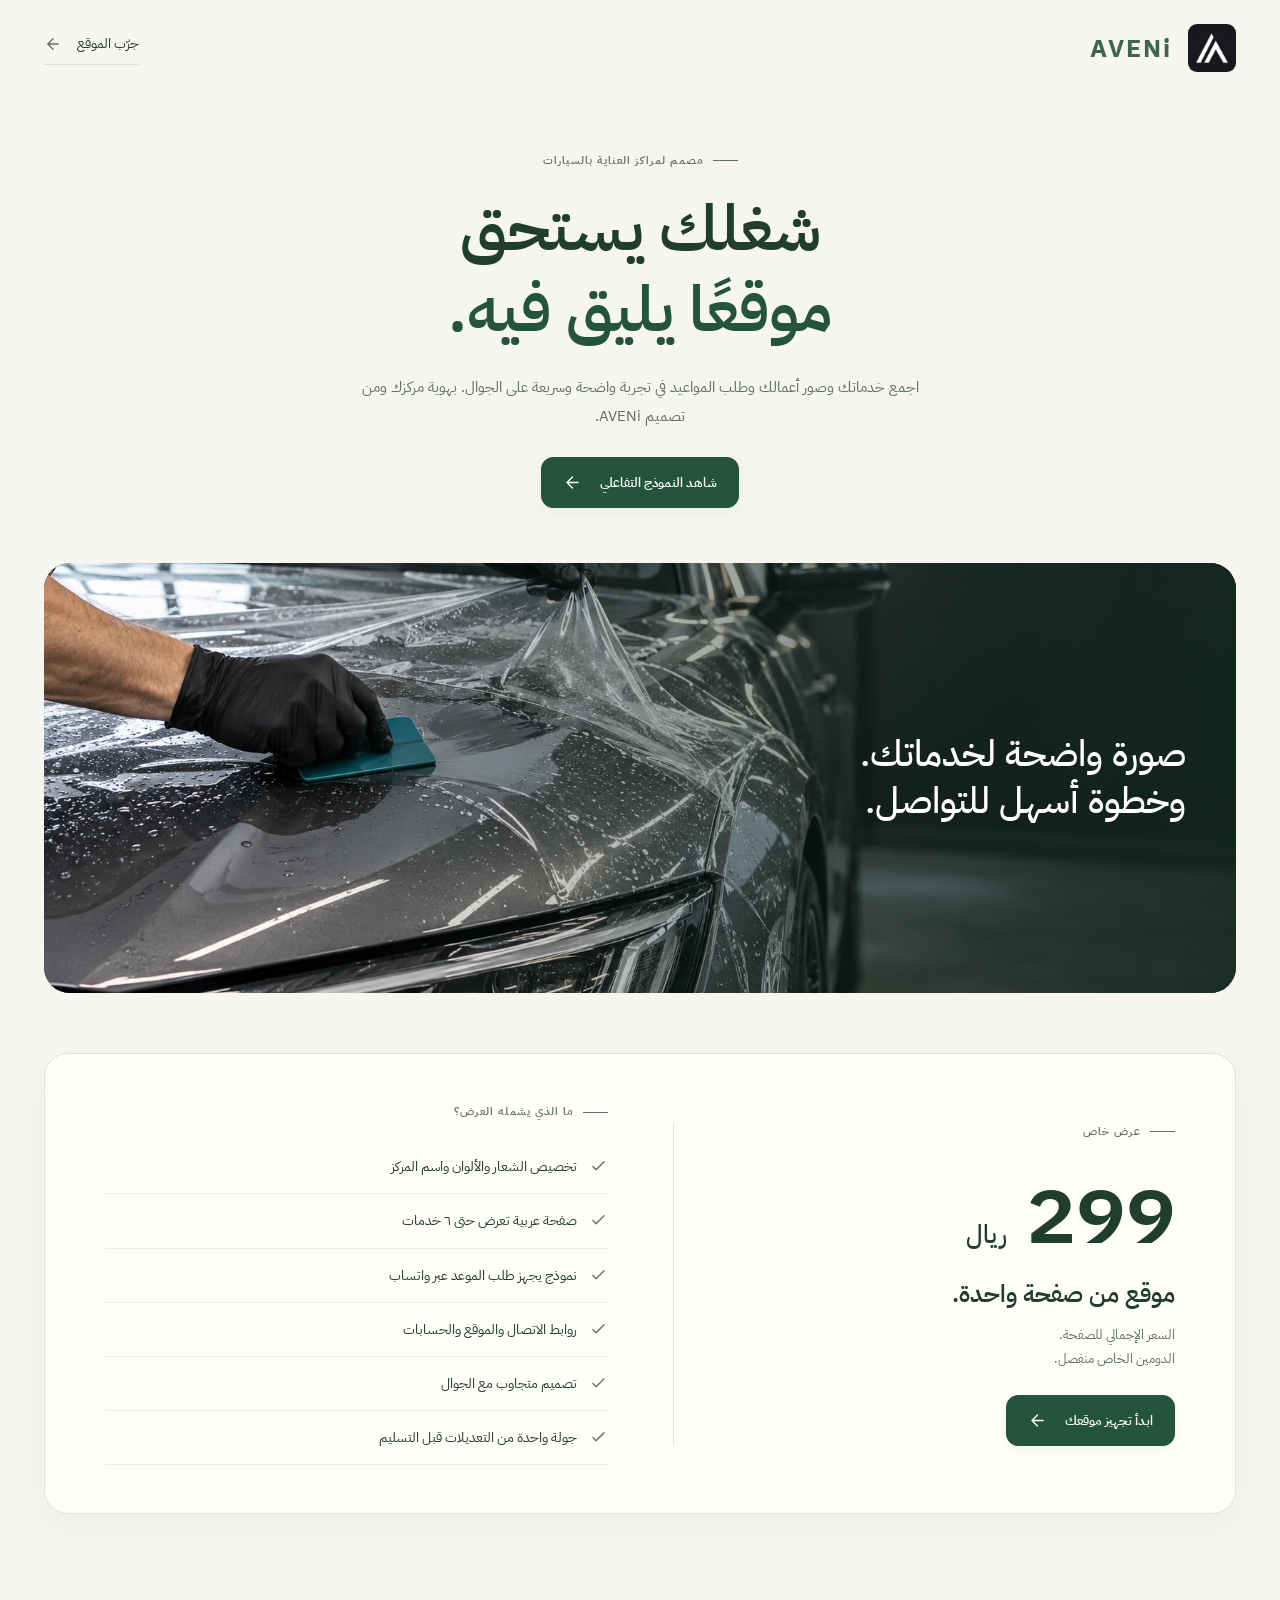
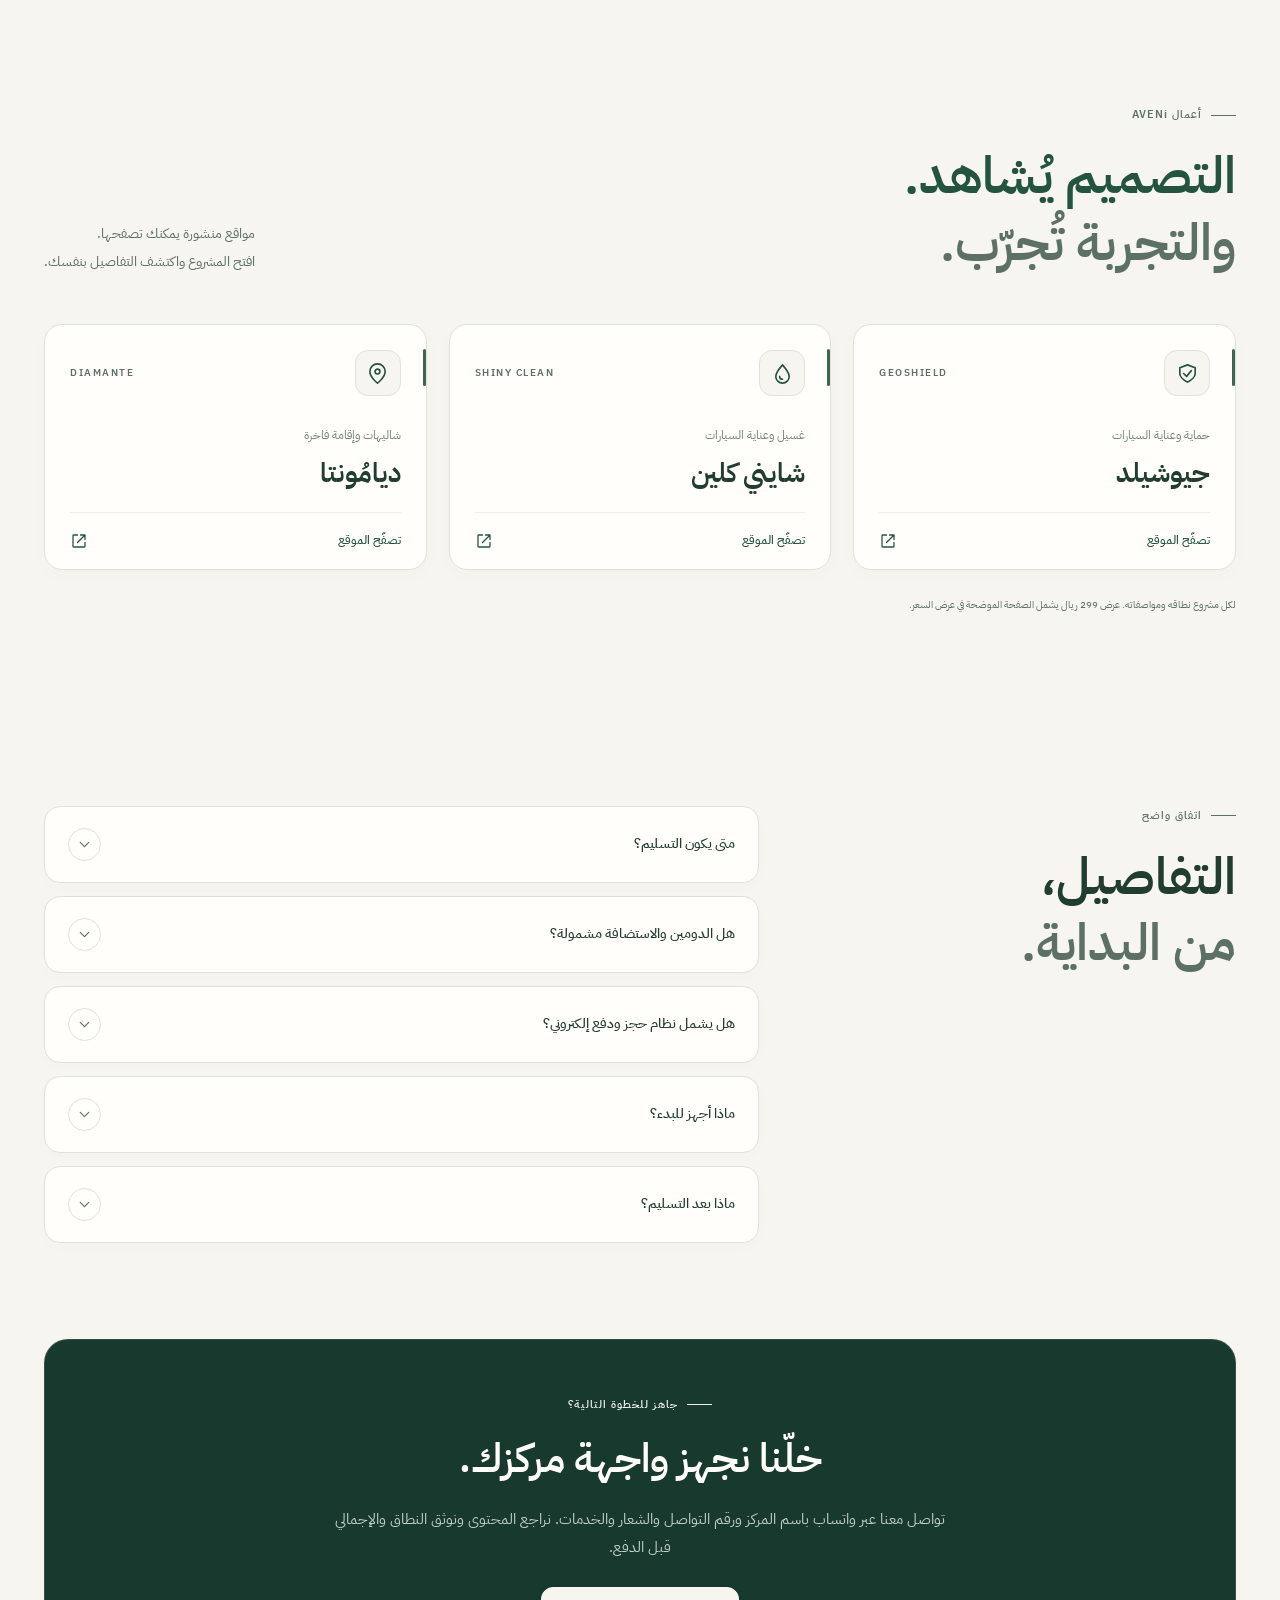
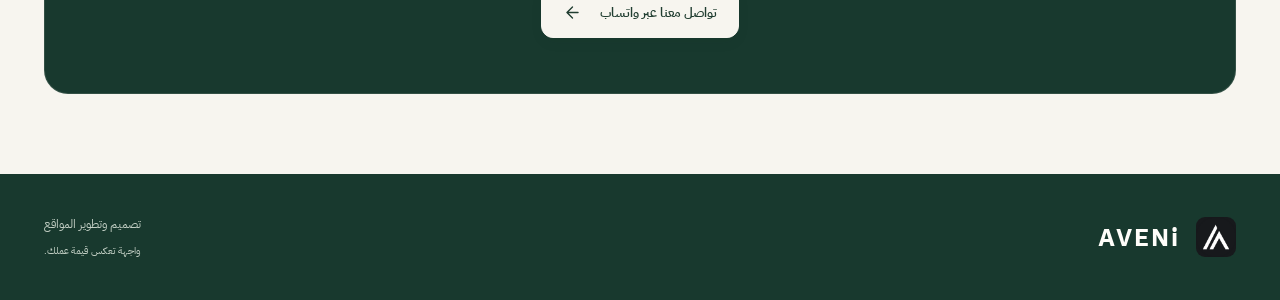
==== offer.html @ 160978eb "Publish AVENi car care demo with purchase offer and WhatsApp contact" ====
<!doctype html><html lang="ar" dir="rtl"><head><meta charset="utf-8"><meta name="viewport" content="width=device-width,initial-scale=1"><meta name="theme-color" content="#24533f"><meta name="robots" content="noindex,nofollow"><meta name="description" content="حماية PPF والعازل الحراري والنانو سيراميك. نموذج من AVENi لمراكز العناية بالسيارات في الأحساء."><title>AVENi | موقع لمركزك بعرض خاص 299 ريال</title><link rel="icon" href="assets/aveni-logo.png"><link rel="preconnect" href="https://fonts.googleapis.com"><link rel="preconnect" href="https://fonts.gstatic.com" crossorigin><link href="https://fonts.googleapis.com/css2?family=IBM+Plex+Sans+Arabic:wght@400;500;600;700&display=swap" rel="stylesheet"><link rel="stylesheet" href="assets/studio.css?v=24"></head><body><svg class="icon-sprite" aria-hidden="true" xmlns="http://www.w3.org/2000/svg"><defs><symbol id="icon-arrow" viewBox="0 0 24 24" fill="none" stroke="currentColor" stroke-width="1.7" stroke-linecap="round" stroke-linejoin="round"><path d="M19 12H5m7-7-7 7 7 7"/></symbol><symbol id="icon-external" viewBox="0 0 24 24" fill="none" stroke="currentColor" stroke-width="1.7" stroke-linecap="round" stroke-linejoin="round"><path d="M14 4h6v6m0-6L10 14"/><path d="M20 14v5a1 1 0 0 1-1 1H5a1 1 0 0 1-1-1V5a1 1 0 0 1 1-1h5"/></symbol><symbol id="icon-check" viewBox="0 0 24 24" fill="none" stroke="currentColor" stroke-width="1.7" stroke-linecap="round" stroke-linejoin="round"><path d="m5 12 4 4L19 6"/></symbol><symbol id="icon-shield" viewBox="0 0 24 24" fill="none" stroke="currentColor" stroke-width="1.7" stroke-linecap="round" stroke-linejoin="round"><path d="m12 3 8 3v6c0 5-8 9-8 9s-8-4-8-9V6l8-3Z"/><path d="m8 12 3 3 5-6"/></symbol><symbol id="icon-window" viewBox="0 0 24 24" fill="none" stroke="currentColor" stroke-width="1.7" stroke-linecap="round" stroke-linejoin="round"><path d="M4 5h13l3 6v8H4V5Z"/><path d="M4 14h16M8 5v9m8-9 3 9"/></symbol><symbol id="icon-drop" viewBox="0 0 24 24" fill="none" stroke="currentColor" stroke-width="1.7" stroke-linecap="round" stroke-linejoin="round"><path d="M12 3S5 11 5 15a7 7 0 0 0 14 0c0-4-7-12-7-12Z"/><path d="M9 15a3 3 0 0 0 3 3"/></symbol><symbol id="icon-pin" viewBox="0 0 24 24" fill="none" stroke="currentColor" stroke-width="1.7" stroke-linecap="round" stroke-linejoin="round"><path d="M20 10c0 6-8 12-8 12S4 16 4 10a8 8 0 1 1 16 0Z"/><circle cx="12" cy="10" r="2.5"/></symbol><symbol id="icon-close" viewBox="0 0 24 24" fill="none" stroke="currentColor" stroke-width="1.7" stroke-linecap="round" stroke-linejoin="round"><path d="m6 6 12 12M18 6 6 18"/></symbol><symbol id="icon-menu" viewBox="0 0 24 24" fill="none" stroke="currentColor" stroke-width="1.7" stroke-linecap="round" stroke-linejoin="round"><path d="M4 6h16M4 12h16M4 18h16"/></symbol><symbol id="icon-chat" viewBox="0 0 24 24" fill="none" stroke="currentColor" stroke-width="1.7" stroke-linecap="round" stroke-linejoin="round"><path d="M20 11a8 8 0 0 1-8 8 9 9 0 0 1-4-1l-5 3 1-6a8 8 0 1 1 16-4Z"/><path d="M8 10h8m-8 4h5"/></symbol><symbol id="icon-car" viewBox="0 0 24 24" fill="none" stroke="currentColor" stroke-width="1.7" stroke-linecap="round" stroke-linejoin="round"><path d="m4 10 2-6h12l2 6M3 10h18v8H3zM5 18v2m14-2v2M6 14h2m8 0h2"/></symbol><symbol id="icon-chevron" viewBox="0 0 24 24" fill="none" stroke="currentColor" stroke-width="1.7" stroke-linecap="round" stroke-linejoin="round"><path d="m6 9 6 6 6-6"/></symbol></defs></svg><header class="offer-nav container"><a class="aveni-sign" href="index.html"><img src="assets/aveni-logo.png" width="48" height="48" alt="AVENi"><b dir="ltr">AVENi</b></a><a class="outline-link" href="index.html">جرّب الموقع <svg class="icon" aria-hidden="true" focusable="false"><use href="#icon-arrow"></use></svg></a></header><main><section class="offer-hero container"><p class="label">مصمم لمراكز العناية بالسيارات</p><h1>شغلك يستحق<br><span>موقعًا يليق فيه.</span></h1><p>اجمع خدماتك وصور أعمالك وطلب المواعيد في تجربة واضحة وسريعة على الجوال. بهوية مركزك ومن تصميم AVENi.</p><a class="btn" href="index.html">شاهد النموذج التفاعلي <svg class="icon" aria-hidden="true" focusable="false"><use href="#icon-arrow"></use></svg></a><div class="offer-photo"><img src="assets/hero-v7.webp" alt="تفاصيل تطبيق حماية PPF" width="1672" height="941"><span>صورة واضحة لخدماتك.<br>وخطوة أسهل للتواصل.</span></div></section><section class="offer-pricing container"><div class="price-block"><p class="label">عرض خاص</p><div class="price">299 <span>ريال</span></div><h2>موقع من صفحة واحدة.</h2><p>السعر الإجمالي للصفحة.<br>الدومين الخاص منفصل.</p><a class="btn" href="#start">ابدأ تجهيز موقعك <svg class="icon" aria-hidden="true" focusable="false"><use href="#icon-arrow"></use></svg></a></div><div class="includes"><p class="label">ما الذي يشمله العرض؟</p><p><svg class="icon" aria-hidden="true" focusable="false"><use href="#icon-check"></use></svg>تخصيص الشعار والألوان واسم المركز</p><p><svg class="icon" aria-hidden="true" focusable="false"><use href="#icon-check"></use></svg>صفحة عربية تعرض حتى ٦ خدمات</p><p><svg class="icon" aria-hidden="true" focusable="false"><use href="#icon-check"></use></svg>نموذج يجهز طلب الموعد عبر واتساب</p><p><svg class="icon" aria-hidden="true" focusable="false"><use href="#icon-check"></use></svg>روابط الاتصال والموقع والحسابات</p><p><svg class="icon" aria-hidden="true" focusable="false"><use href="#icon-check"></use></svg>تصميم متجاوب مع الجوال</p><p><svg class="icon" aria-hidden="true" focusable="false"><use href="#icon-check"></use></svg>جولة واحدة من التعديلات قبل التسليم</p></div></section><section id="portfolio" class="portfolio section"><div class="container"><div class="section-heading"><div><p class="label">أعمال AVENi</p><h2>التصميم يُشاهد.<br><span>والتجربة تُجرّب.</span></h2></div><p>مواقع منشورة يمكنك تصفحها.<br>افتح المشروع واكتشف التفاصيل بنفسك.</p></div><div class="project-grid"><a class="project project-text" href="https://aveni-cmd.github.io/geoshield/" target="_blank" rel="noopener noreferrer"><div class="project-top"><span class="project-emblem"><svg class="icon" aria-hidden="true" focusable="false"><use href="#icon-shield"></use></svg></span><span class="project-wordmark" dir="ltr">GEOSHIELD</span></div><div class="project-caption"><div><small>حماية وعناية السيارات</small><h3>جيوشيلد</h3></div><span>تصفّح الموقع <svg class="icon" aria-hidden="true" focusable="false"><use href="#icon-external"></use></svg></span></div></a><a class="project project-text" href="https://aveni-cmd.github.io/shiny-clean/" target="_blank" rel="noopener noreferrer"><div class="project-top"><span class="project-emblem"><svg class="icon" aria-hidden="true" focusable="false"><use href="#icon-drop"></use></svg></span><span class="project-wordmark" dir="ltr">SHINY CLEAN</span></div><div class="project-caption"><div><small>غسيل وعناية السيارات</small><h3>شايني كلين</h3></div><span>تصفّح الموقع <svg class="icon" aria-hidden="true" focusable="false"><use href="#icon-external"></use></svg></span></div></a><a class="project project-text" href="https://aveni-cmd.github.io/Diamante/" target="_blank" rel="noopener noreferrer"><div class="project-top"><span class="project-emblem"><svg class="icon" aria-hidden="true" focusable="false"><use href="#icon-pin"></use></svg></span><span class="project-wordmark" dir="ltr">DIAMANTE</span></div><div class="project-caption"><div><small>شاليهات وإقامة فاخرة</small><h3>ديامُونتا</h3></div><span>تصفّح الموقع <svg class="icon" aria-hidden="true" focusable="false"><use href="#icon-external"></use></svg></span></div></a></div><p class="footnote">لكل مشروع نطاقه ومواصفاته. عرض 299 ريال يشمل الصفحة الموضحة في عرض السعر.</p></div></section><section class="section"><div class="container faq-layout"><div><p class="label">اتفاق واضح</p><h2>التفاصيل،<br><span>من البداية.</span></h2></div><div class="faq-list"><details><summary>متى يكون التسليم؟<span><svg class="icon" aria-hidden="true" focusable="false"><use href="#icon-chevron"></use></svg></span></summary><p>خلال ٤٨ ساعة من تأكيد الطلب واستلام المحتوى واعتماد النطاق. يُتفق على وقت البدء وتفاصيل الدفع قبل التنفيذ.</p></details><details><summary>هل الدومين والاستضافة مشمولة؟<span><svg class="icon" aria-hidden="true" focusable="false"><use href="#icon-chevron"></use></svg></span></summary><p>يشمل العرض نشر الصفحة على رابط استضافة ثابتة مجاني في حساب يملكه العميل. شراء الدومين الخاص وتجديده منفصلان. لا توجد صيانة شهرية ضمن العرض.</p></details><details><summary>هل يشمل نظام حجز ودفع إلكتروني؟<span><svg class="icon" aria-hidden="true" focusable="false"><use href="#icon-chevron"></use></svg></span></summary><p>الصفحة تجهز طلب الموعد في رسالة واتساب، ويؤكد المركز التوفر والسعر. العرض لا يشمل نظام مواعيد مركزيًا أو دفعًا إلكترونيًا أو لوحة إدارة.</p></details><details><summary>ماذا أجهز للبدء؟<span><svg class="icon" aria-hidden="true" focusable="false"><use href="#icon-chevron"></use></svg></span></summary><p>اسم المركز والشعار ورقم واتساب والخدمات والصور المعتمدة وروابط التواصل. يُراجع المحتوى قبل النشر.</p></details><details><summary>ماذا بعد التسليم؟<span><svg class="icon" aria-hidden="true" focusable="false"><use href="#icon-chevron"></use></svg></span></summary><p>تُسلّم ملفات الموقع ويُنشر في حساب العميل، مع إصلاح أخطاء التنفيذ المبلغ عنها خلال ٧ أيام. الإضافات وتعديلات المحتوى اللاحقة تُسعّر منفصلة.</p></details></div></div></section><section id="start" class="offer-start container"><p class="label">جاهز للخطوة التالية؟</p><h2>خلّنا نجهز واجهة مركزك.</h2><p>تواصل معنا عبر واتساب باسم المركز ورقم التواصل والشعار والخدمات. نراجع المحتوى ونوثق النطاق والإجمالي قبل الدفع.</p><a href="https://wa.me/966591825649?text=%D8%A7%D9%84%D8%B3%D9%84%D8%A7%D9%85%20%D8%B9%D9%84%D9%8A%D9%83%D9%85%D8%8C%20%D8%A3%D8%B1%D8%BA%D8%A8%20%D9%81%D9%8A%20%D8%AA%D8%AC%D9%87%D9%8A%D8%B2%20%D9%85%D9%88%D9%82%D8%B9%20%D9%84%D9%86%D8%B4%D8%A7%D8%B7%D9%8A%20%D8%A7%D9%84%D8%AA%D8%AC%D8%A7%D8%B1%D9%8A%20%D9%85%D9%86%20AVENi%20%D8%A8%D8%A7%D9%84%D8%B9%D8%B1%D8%B6%20%D8%A7%D9%84%D8%AE%D8%A7%D8%B5%20299%20%D8%B1%D9%8A%D8%A7%D9%84.%0A%0A%D8%A8%D9%8A%D8%A7%D9%86%D8%A7%D8%AA%20%D8%A7%D9%84%D9%86%D8%B4%D8%A7%D8%B7%3A%0A%D8%A7%D8%B3%D9%85%20%D8%A7%D9%84%D9%86%D8%B4%D8%A7%D8%B7%20%D8%A7%D9%84%D8%AA%D8%AC%D8%A7%D8%B1%D9%8A%3A%0A%D8%A7%D9%84%D8%AE%D8%AF%D9%85%D8%A7%D8%AA%20%D8%A7%D9%84%D9%85%D9%82%D8%AF%D9%85%D8%A9%3A%0A%D8%B9%D8%AF%D8%AF%20%D8%A7%D9%84%D9%81%D8%B1%D9%88%D8%B9%20%D8%A7%D9%84%D9%85%D8%B7%D9%84%D9%88%D8%A8%20%D8%AC%D9%85%D8%B9%D9%87%D8%A7%20%D9%81%D9%8A%20%D8%A7%D9%84%D9%85%D9%88%D9%82%D8%B9%3A%0A%0A%D9%85%D9%88%D8%A7%D9%82%D8%B9%20%D8%A7%D9%84%D9%81%D8%B1%D9%88%D8%B9%20%28%D8%B1%D9%88%D8%A7%D8%A8%D8%B7%20%D8%AE%D8%B1%D8%A7%D8%A6%D8%B7%20Google%29%3A%0A%0A%D8%B3%D8%A3%D8%B1%D9%81%D9%82%20%D8%B4%D8%B9%D8%A7%D8%B1%20%D8%A7%D9%84%D9%86%D8%B4%D8%A7%D8%B7%20%D9%88%D8%A3%D9%8A%20%D8%B5%D9%88%D8%B1%20%D8%A3%D8%B1%D8%BA%D8%A8%20%D9%81%D9%8A%20%D8%A5%D8%B6%D8%A7%D9%81%D8%AA%D9%87%D8%A7%20%D8%A5%D9%84%D9%89%20%D8%A7%D9%84%D9%85%D9%88%D9%82%D8%B9%D8%8C%20%D8%A5%D9%86%20%D8%AA%D9%88%D9%81%D8%B1%D8%AA." target="_blank" rel="noopener noreferrer" class="btn">تواصل معنا عبر واتساب <svg class="icon" aria-hidden="true" focusable="false"><use href="#icon-arrow"></use></svg></a></section></main><footer><div class="container"><a class="aveni-sign" href="index.html"><img src="assets/aveni-logo.png" alt="AVENi" width="40" height="40"><b dir="ltr">AVENi</b></a><p>تصميم وتطوير المواقع<small>واجهة تعكس قيمة عملك.</small></p></div></footer></body></html>
---- assets/studio.css ----
:root{--ink:#10271f;--dark:#10271f;--surface:#18392e;--accent:#3e654f;--accent-light:#c1cec3;--paper:#f7f5ef;--muted:#5c7163;--line:#edf0e9;--radius:18px}
*{box-sizing:border-box}html{scroll-behavior:smooth;scroll-padding-top:105px}body{margin:0;background:var(--paper);color:var(--ink);font-family:'Tajawal',Arial,sans-serif;line-height:1.7}h1,h2,h3,p{margin:0}h1,h2,h3{line-height:1.2}h1{font-size:clamp(58px,6.5vw,88px);font-weight:800}h2{font-size:clamp(34px,4vw,52px);font-weight:800}h2>span{color:#708375}h3{font-size:28px;font-weight:800}a{color:inherit;text-decoration:none}button,input,textarea,select{font:inherit}button,a,input,select,textarea,summary{touch-action:manipulation}button,summary{cursor:pointer}button{color:inherit}img{display:block;max-width:100%}button:focus-visible,a:focus-visible,input:focus-visible,select:focus-visible,textarea:focus-visible,summary:focus-visible,[tabindex]:focus-visible{outline:3px solid #5c7163;outline-offset:4px}[hidden]{display:none!important}.container{width:min(1180px,calc(100% - 80px));margin-inline:auto}.section{padding-block:100px}.icon{width:22px;height:22px;flex-shrink:0;display:inline-block;vertical-align:middle}.icon-sprite{position:absolute;width:0;height:0;overflow:hidden}.label{font-size:13px;font-weight:700;letter-spacing:.2px;color:var(--accent);margin-bottom:15px;display:flex;align-items:center;gap:9px}.label:before{content:'';display:inline-block;width:18px;height:2px;background:currentColor}.btn{display:inline-flex;align-items:center;justify-content:center;gap:24px;background:var(--accent);border:1px solid var(--accent);color:white;padding:14px 19px;min-height:54px;border-radius:9px;font-size:16px;font-weight:700;line-height:1.2;transition:background .2s,transform .2s,box-shadow .2s}.btn>.icon{padding:5px;background:#fffefa24;border-radius:50%;width:29px;height:29px}.btn:hover{background:#3e654f;border-color:#3e654f;transform:translateY(-2px);box-shadow:0 8px 22px #5c716332}.btn.dark{background:var(--ink);border-color:var(--ink)}.btn.dark:hover{background:#3e654f}.btn.full{width:100%}.btn.compact{min-height:46px;padding:9px 13px;gap:18px;font-size:14px}.btn.compact>.icon{width:27px;height:27px}.skip{position:fixed;top:10px;left:10px;padding:12px;background:white;z-index:100;transform:translateY(-200%)}.skip:focus{transform:none}
/* Navigation and opening */
.demo-bar{display:flex;justify-content:space-between;align-items:center;padding:7px max(40px,calc((100% - 1180px)/2));font-size:11px;background:#10271f;color:#dce3d9;border-bottom:1px solid #fffefa0a;gap:15px}.demo-bar a{display:flex;align-items:center;gap:8px}.demo-bar a:last-child{color:#edf0e9}.demo-bar a:last-child>b{color:#c1cec3}.demo-bar .icon{width:15px;height:15px}.demo-bar img{border-radius:4px}.site-header{position:sticky;top:0;background:#10271ff2;color:white;backdrop-filter:blur(18px);z-index:30;border-bottom:1px solid #fffefa12}.nav{display:flex;justify-content:space-between;align-items:center;gap:25px;padding-block:18px}.brand{display:flex;align-items:center;gap:12px}.brand-symbol{display:grid;place-items:center;width:44px;height:46px;border:1px solid #a5b6aa55;border-radius:11px;background:linear-gradient(145deg,#a5b6aa20,#a5b6aa05);color:#c1cec3}.brand-symbol>.icon{width:26px;height:26px}.brand b{display:block;font-size:25px;line-height:1.15;font-weight:800}.brand small{display:block;font-size:10px;color:#a5b6aa;margin-top:5px}.site-header nav{display:flex;gap:30px;font-size:14px;font-weight:500;color:#dce3d9}.site-header nav a:hover{color:white}.nav-actions{display:flex;align-items:center;gap:9px}.menu{display:none;width:42px;height:42px;border:1px solid #fffefa25;background:#fffefa0c;border-radius:9px;align-items:center;justify-content:center}.hero{position:relative;background:#10271f;color:white;min-height:650px;isolation:isolate;overflow:hidden}.hero:after{content:'';position:absolute;inset:0;z-index:-1;background:linear-gradient(270deg,#10271f 0%,#10271fed 30%,#10271f40 69%,#10271f05 100%),linear-gradient(0deg,#10271fb3,transparent 45%)}.hero-image{position:absolute;inset:0;width:100%;height:100%;object-fit:cover;object-position:42% center;z-index:-2}.hero-layout{min-height:650px;display:flex;align-items:center;padding-block:65px}.hero-content{width:630px;max-width:65%}.hero-kicker{font-size:12px;color:#dce3d9;margin-bottom:22px;display:flex;align-items:center;gap:9px}.hero-kicker>span{width:7px;height:7px;background:#a5b6aa;border-radius:50%;box-shadow:0 0 0 5px #a5b6aa15}.hero h1>span{color:#c1cec3}.hero-content>p:not(.hero-kicker){font-size:17px;color:#c1cec3;line-height:1.9;max-width:430px;margin-top:23px}.hero-actions{display:flex;gap:27px;align-items:center;margin-top:32px}.hero-text-link{display:flex;align-items:center;gap:12px;font-size:15px;border-bottom:1px solid #fffefa55;padding-block:8px}.hero-text-link .icon{color:#c1cec3}.hero-bottom{display:flex;align-items:center;gap:20px;margin-top:40px;padding-top:20px;border-top:1px solid #fffefa25;max-width:420px;font-size:12px;color:#c1cec3}.hero-bottom>span:last-child{font-size:9px;letter-spacing:1.6px;color:#a5b6aa}.hero-stamp{position:absolute;bottom:60px;left:5%;display:flex;align-items:center;gap:15px;color:white;padding:15px 20px;border:1px solid #fffefa40;border-radius:12px;background:#10271f66;backdrop-filter:blur(10px)}.hero-stamp>span{font-size:32px;letter-spacing:2px;font-weight:500;border-left:1px solid #fffefa40;padding-left:15px;line-height:1}.hero-stamp small{font-size:12px;line-height:1.6}.service-dock{display:grid;grid-template-columns:repeat(3,1fr);background:white;border:1px solid var(--line);border-radius:14px;margin-top:-1px;box-shadow:0 14px 30px #18392e0c;position:relative;overflow:hidden}.service-dock>a{display:flex;align-items:center;gap:15px;padding:23px 27px;transition:background .2s}.service-dock>a:hover{background:#f7f5ef}.service-dock>a+a{border-right:1px solid var(--line)}.service-dock>a>.icon:first-child{width:26px;height:26px;color:var(--accent)}.service-dock>a>.icon:last-child{margin-inline-start:auto;background:#f7f5ef;border-radius:50%;padding:6px;width:29px;height:29px;color:#3e654f}.service-dock b{display:block;font-size:16px;font-weight:700}.service-dock small{display:block;color:var(--muted);font-size:11px;margin-top:2px}
/* One purposeful service showcase */
.section-heading{display:flex;align-items:flex-end;justify-content:space-between;gap:45px;margin-bottom:40px}.section-heading>p{font-size:15px;color:var(--muted);max-width:350px;line-height:1.9}.service-tabs{display:grid;grid-template-columns:repeat(3,1fr);gap:10px;margin-bottom:22px}.service-tab{display:flex;align-items:center;gap:12px;padding:19px 23px;border:1px solid #edf0e9;background:white;border-radius:11px;font-size:17px;font-weight:700;transition:all .2s}.service-tab>.icon{color:#708375;width:25px;height:25px}.tab-num{margin-inline-start:auto;color:#a5b6aa;font-size:12px;font-weight:500}.service-tab[aria-selected=true]{background:#10271f;color:#fffefa;border-color:#10271f;box-shadow:0 6px 15px #18392e20}.service-tab[aria-selected=true]>.icon,.service-tab[aria-selected=true] .tab-num{color:#c1cec3}.service-panel{display:grid;grid-template-columns:1.05fr 1fr;background:#fffefa;border:1px solid #edf0e9;border-radius:20px;overflow:hidden;box-shadow:0 22px 50px #18392e0a;min-height:530px}.service-photo{position:relative;min-height:100%;background:#10271f;overflow:hidden}.service-photo>img{height:100%;width:100%;object-fit:cover;position:absolute;inset:0}.photo-label{position:absolute;left:25px;bottom:23px;padding:9px 14px;background:#10271fba;border:1px solid #fffefa30;color:#fffefa;font-size:10px;letter-spacing:1.5px;border-radius:6px;backdrop-filter:blur(8px)}.service-info{padding:44px 44px 38px}.service-info h3{font-size:34px;line-height:1.35}.service-info .description{color:#5c7163;font-size:15px;line-height:1.9;margin-top:17px}.benefits{list-style:none;padding:0;margin:22px 0;font-size:14px;font-weight:500}.benefits li{display:flex;align-items:center;gap:9px;margin-bottom:10px}.benefits .icon{color:#5c7163;width:18px;height:18px}.for-you{border-top:1px solid var(--line);padding-top:18px;margin-bottom:25px}.for-you>span{display:block;font-size:11px;color:#708375;font-weight:700;margin-bottom:5px}.for-you>p{font-size:13px;color:#5c7163;line-height:1.8}
/* Coverage configurator */
.coverage{background:#10271f;color:#fffefa}.coverage .label{color:#c1cec3}.coverage h2>span{color:#a5b6aa}.coverage-layout{display:grid;grid-template-columns:1fr 1fr;gap:95px;align-items:center}.section-intro{font-size:15px;color:#c1cec3;max-width:440px;margin-top:23px;line-height:1.9}.coverage-options{display:grid;gap:10px;margin:27px 0}.coverage-options button{display:flex;align-items:center;gap:16px;text-align:right;padding:18px 20px;border:1px solid #fffefa1c;background:#18392e;color:white;border-radius:11px}.coverage-options button>span{font-size:12px;color:#a5b6aa}.coverage-options b{display:block;font-size:16px;font-weight:700}.coverage-options small{display:block;font-size:12px;color:#a5b6aa;margin-top:4px}.coverage-options button>.icon{margin-inline-start:auto;width:28px;height:28px;padding:5px;border-radius:50%;background:#fffefa0a;color:#a5b6aa}.coverage-options button[aria-pressed=true]{border-color:#a5b6aa;background:#18392e}.coverage-options button[aria-pressed=true]>.icon{background:#708375;color:#fffefa}.coverage-display{border:1px solid #fffefa1a;border-radius:22px;padding:24px 28px 22px;background:radial-gradient(ellipse at 50% 44%,#3e654f33,transparent 65%),#18392e;text-align:center}.display-top{display:flex;align-items:center;justify-content:space-between;color:#a5b6aa;font-size:10px;letter-spacing:1.6px;border-bottom:1px solid #fffefa0f;padding-bottom:15px}.display-dot{width:6px;height:6px;border-radius:50%;background:#a5b6aa}.car-diagram{display:block;height:360px;width:100%;margin-block:20px}.paint-zone{fill:#3e654f;stroke:#708375;stroke-width:1.1;transition:fill .25s}.car-diagram[data-mode=front] .zone-front,.car-diagram[data-mode=front] .zone-selected,.car-diagram[data-mode=selected] .zone-selected,.car-diagram[data-mode=full] .paint-zone{fill:#a5b6aa;stroke:#dce3d9}.coverage-caption{border-top:1px solid #fffefa15;padding-top:18px}.coverage-caption b{font-size:18px}.coverage-caption p{font-size:12px;color:#c1cec3;margin:6px auto 10px;min-height:40px;max-width:330px}.coverage-display>small{font-size:10px;color:#708375}
/* Process and booking */
.process{background:#fffefa}.process-layout{display:grid;grid-template-columns:1fr 1fr;gap:85px;align-items:center}.process-visual{position:relative;min-height:590px;border-radius:20px;overflow:hidden;background:#10271f;isolation:isolate}.process-visual>img{position:absolute;inset:0;width:100%;height:100%;object-fit:cover;z-index:-2}.process-visual:after{content:'';position:absolute;inset:0;background:linear-gradient(0deg,#10271ff5,transparent 70%);z-index:-1}.process-visual>div{position:absolute;bottom:35px;right:35px;left:25px;color:white}.process-visual span{font-size:10px;letter-spacing:2px;color:#c1cec3}.process-visual p{font-size:35px;font-weight:700;line-height:1.3;margin-top:12px}.timeline{margin-top:28px}.timeline article{display:flex;gap:20px;position:relative;padding-bottom:26px}.timeline article:last-child{padding-bottom:0}.timeline article:not(:last-child):after{content:'';position:absolute;width:1px;background:#edf0e9;top:39px;bottom:0;right:19px}.timeline article>span{flex-shrink:0;width:40px;height:40px;display:grid;place-items:center;background:#f7f5ef;border:1px solid #edf0e9;color:#5c7163;font-size:12px;border-radius:50%}.timeline h3{font-size:19px;font-weight:700;margin-top:8px}.timeline p{font-size:14px;line-height:1.8;color:var(--muted);margin-top:7px;max-width:335px}.booking{background:#f7f5ef}.booking-heading{text-align:center;max-width:700px;margin:0 auto 38px}.booking-heading .label{justify-content:center}.booking-heading>p:last-child{font-size:15px;color:var(--muted);margin-top:17px}#bookingForm{background:#fffefa;padding:36px 40px;border:1px solid #edf0e9;border-radius:22px;box-shadow:0 20px 45px #24533f16}.booking-services{padding:0 0 28px;margin:0;border:0;border-bottom:1px solid var(--line)}.booking-services legend,.field-section{font-size:17px;font-weight:700;margin-bottom:18px;display:flex;align-items:center;gap:10px}.booking-services legend>span,.field-section>span{font-size:11px;color:#708375;border:1px solid #dce3d9;border-radius:50%;width:25px;height:25px;display:inline-grid;place-items:center}.booking-choices{display:grid;grid-template-columns:repeat(3,1fr);gap:14px}.service-choice{position:relative;cursor:pointer;margin:0}.service-choice>input{position:absolute;opacity:0;width:1px;height:1px}.service-choice>span{display:flex;align-items:center;gap:12px;padding:18px;border:1px solid #edf0e9;border-radius:11px;min-height:73px;transition:all .2s}.service-choice>span>.icon{color:#708375;width:25px;height:25px}.service-choice b{font-size:16px;font-weight:700}.service-choice i{width:18px;height:18px;flex-shrink:0;margin-inline-start:auto;border:1px solid #c1cec3;border-radius:50%}.service-choice>input:checked+span{background:#f7f5ef;border-color:#708375;box-shadow:inset 0 0 0 1px #708375}.service-choice>input:checked+span .icon{color:#5c7163}.service-choice>input:checked+span i{background:#5c7163;border:4px solid #fffefa;box-shadow:0 0 0 1px #5c7163}.service-choice>input:focus-visible+span{outline:3px solid #5c7163;outline-offset:4px}.booking-lower{display:grid;grid-template-columns:1.2fr 1fr;gap:45px;padding-top:28px;align-items:start}.booking-fields>label,.field-row label{display:flex;justify-content:space-between;align-items:center;font-size:13px;font-weight:700;margin-bottom:7px}.booking-fields label small{font-weight:400;font-size:11px;color:#a5b6aa}.booking-fields input,.booking-fields select,.booking-fields textarea{display:block;width:100%;min-width:0;background:#fffefa;border:1px solid #edf0e9;border-radius:8px;color:#24533f;padding:11px 13px;font-size:14px;min-height:48px;margin-bottom:18px;transition:border-color .2s}.booking-fields input:focus,.booking-fields select:focus,.booking-fields textarea:focus{border-color:#5c7163;background:#fffefa}.booking-fields textarea{resize:vertical;min-height:80px;margin-bottom:0}.field-row{display:grid;grid-template-columns:1fr 1fr;gap:14px}.field-row>div{min-width:0}input[type=date]{direction:ltr;min-width:0;max-width:100%;appearance:none}.request-summary{background:#f7f5ef;border:1px solid #edf0e9;border-radius:15px;padding:28px}.request-summary .label{font-size:12px}.summary-service{display:flex;gap:14px;align-items:center;margin:25px 0}.summary-service>span{width:48px;height:48px;display:grid;place-items:center;color:#5c7163;background:#edf0e9;border-radius:12px}.summary-service small{font-size:11px;color:#708375;display:block;margin-bottom:4px}.summary-service h3{font-size:24px}.request-summary>p:not(.label){font-size:14px;line-height:1.9;color:#708375;margin-bottom:25px}.demo-note{font-size:11px;color:#708375;display:block;text-align:center;line-height:1.8;margin-top:16px}
/* FAQ, real projects, footer */
.faq-layout{display:grid;grid-template-columns:1fr 1.3fr;gap:80px}.faq-list details{border-bottom:1px solid #edf0e9;padding:22px 0}.faq-list details:first-child{padding-top:0}.faq-list summary{font-size:17px;font-weight:700;list-style:none;display:flex;align-items:center;justify-content:space-between;gap:20px;line-height:1.6}.faq-list summary::-webkit-details-marker{display:none}.faq-list summary>span{background:#fffefa;border:1px solid #edf0e9;border-radius:50%;display:grid;place-items:center;width:33px;height:33px;flex-shrink:0}.faq-list summary .icon{width:17px;height:17px;transition:transform .2s}.faq-list details[open] summary .icon{transform:rotate(180deg)}.faq-list details>p{font-size:14px;color:var(--muted);line-height:1.95;margin-top:15px;padding-inline-end:35px}.portfolio{background:#fffefa;border-top:1px solid var(--line)}.project-grid{display:grid;grid-template-columns:repeat(3,1fr);gap:23px}.project{min-width:0}.project-visual{position:relative;aspect-ratio:4/3;background:#edf0e9;border-radius:14px;overflow:hidden}.project-visual>img{width:100%;height:100%;object-fit:cover;transition:transform .4s}.project:hover .project-visual>img{transform:scale(1.04)}.project-open{position:absolute;bottom:15px;left:15px;display:grid;place-items:center;width:37px;height:37px;border-radius:50%;background:white;color:#18392e;box-shadow:0 4px 14px #10271f22}.project-open>.icon{width:17px;height:17px}.project-caption{display:flex;align-items:end;justify-content:space-between;gap:10px;padding:18px 0;border-bottom:1px solid var(--line)}.project-caption small{color:#708375;font-size:11px}.project-caption h3{font-size:23px;margin-top:6px}.project-caption>span{font-size:11px;display:flex;align-items:center;gap:8px;color:#708375}.project-caption>span>.icon{width:15px;height:15px}.dental-art{display:flex;width:100%;height:100%;align-items:center;justify-content:center;flex-direction:column;background:#edf0e9;color:#5c7163;gap:7px}.dental-art svg{height:65px;width:65px;margin-bottom:5px}.dental-art b{font-size:25px}.dental-art span{font-size:12px;color:#708375}.footnote{font-size:11px;color:#708375;margin-top:26px}.aveni-banner{background:#18392e;color:white;padding-block:34px}.aveni-banner>.container{display:flex;justify-content:space-between;align-items:center;gap:25px}.aveni-sign{display:flex;align-items:center;gap:16px}.aveni-sign img{border-radius:9px}.aveni-sign>b{font-size:25px;letter-spacing:2px}.aveni-sign p{font-size:22px;font-weight:700}.aveni-sign span{font-size:13px;color:#c1cec3;display:block;margin-top:4px}footer{background:#10271f;color:#fffefa;padding:35px 0}footer>.container{display:flex;justify-content:space-between;align-items:center;gap:30px}footer p{font-size:12px;color:#c1cec3}footer p>a{font-weight:800;color:white;font-size:15px;margin-right:5px}footer p>small{display:block;font-size:10px;color:#708375;margin-top:7px}.mobile-cta{display:none}dialog{width:min(560px,calc(100% - 32px));max-height:90dvh;overflow:auto;border:1px solid #edf0e9;border-radius:20px;padding:38px;background:#fffefa;color:var(--ink)}dialog::backdrop{background:#10271fd9;backdrop-filter:blur(6px)}.dialog-close{position:absolute;top:17px;left:17px;width:34px;height:34px;display:grid;place-items:center;border:1px solid #edf0e9;background:#fffefa;border-radius:50%}.dialog-close>.icon{width:18px;height:18px}dialog h2{font-size:34px}.dialog-note{font-size:12px;color:var(--muted);margin-top:15px}pre{white-space:pre-wrap;font:inherit;font-size:14px;line-height:1.9;background:white;border:1px solid #edf0e9;border-radius:12px;padding:20px;margin-block:22px}#copyStatus{font-size:13px;color:#5c7163;min-height:23px;margin-top:10px}
/* Companion offer */
.offer-nav{display:flex;align-items:center;justify-content:space-between;padding-block:24px}.outline-link{display:flex;align-items:center;gap:15px;border-bottom:1px solid #dce3d9;font-size:14px;padding-bottom:8px}.outline-link .icon{width:18px;height:18px;color:#5c7163}.offer-hero{text-align:center;padding-top:55px}.offer-hero .label{justify-content:center}.offer-hero h1{font-size:clamp(45px,6vw,78px)}.offer-hero h1>span{color:#5c7163}.offer-hero>p:not(.label){font-size:17px;color:var(--muted);max-width:570px;line-height:1.9;margin:22px auto 27px}.offer-photo{position:relative;height:370px;margin-top:55px;overflow:hidden;border-radius:24px;background:#10271f;text-align:right}.offer-photo>img{width:100%;height:100%;object-fit:cover;object-position:center 47%}.offer-photo:after{content:'';position:absolute;inset:0;background:linear-gradient(270deg,#10271fd9,transparent 80%)}.offer-photo>span{position:absolute;right:50px;top:50%;transform:translateY(-50%);z-index:1;font-size:35px;line-height:1.3;color:#fffefa;font-weight:800}.offer-pricing{display:grid;grid-template-columns:1fr 1fr;gap:65px;align-items:center;background:#fffefa;border:1px solid var(--line);border-radius:22px;padding:48px 60px;margin-block:60px 100px;box-shadow:0 15px 45px #24533f0b}.price-block{border-left:1px solid var(--line);padding-left:45px}.price{font-size:86px;font-weight:800;line-height:1.3;letter-spacing:-2px}.price>span{font-size:25px;letter-spacing:0;font-weight:500}.price-block h2{font-size:24px;margin:8px 0 13px}.price-block>p:not(.label){font-size:13px;color:var(--muted)}.price-block .btn{margin-top:25px}.includes>p:not(.label){display:flex;align-items:center;gap:12px;font-size:16px;padding:14px 0;border-bottom:1px solid #edf0e9}.includes>p .icon{color:#5c7163;width:19px;height:19px}.offer-start{background:#18392e;color:white;border-radius:22px;text-align:center;padding:55px 35px;margin-bottom:80px}.offer-start .label{justify-content:center;color:#c1cec3}.offer-start h2{font-size:40px}.offer-start>p:not(.label){font-size:15px;line-height:1.9;color:#c1cec3;max-width:620px;margin:20px auto 25px}
@media(min-width:1550px){.hero,.hero-layout{min-height:730px}.hero-image{object-position:center 52%}}
@media(max-width:1050px){.container{width:calc(100% - 56px)}.nav{gap:20px}.site-header nav{gap:20px}.coverage-layout,.process-layout{gap:45px}.service-info{padding:30px}.service-info h3{font-size:30px}.service-dock>a{padding:22px 18px;gap:12px}.booking-lower{gap:28px}.booking-choices{gap:10px}.service-choice>span{padding:15px}.service-choice b{font-size:14px}.request-summary{padding:23px}.faq-layout{gap:40px}.project-caption{display:block}.project-caption>span{margin-top:10px}.offer-pricing{padding:40px;gap:40px}}
@media(max-width:800px){.site-header nav{display:none;position:absolute;top:100%;left:0;right:0;background:#10271f;border-bottom:1px solid #fffefa20;padding:24px 28px;flex-direction:column;gap:22px}.site-header nav.open{display:flex}.menu{display:flex}.hero-content{max-width:80%}.hero-stamp{display:none}.hero,.hero-layout{min-height:610px}.hero h1{font-size:63px}.hero-content>p:not(.hero-kicker){font-size:15px;max-width:380px}.service-dock b{font-size:14px}.service-dock small{font-size:10px}.service-dock>a>.icon:last-child{display:none}.service-panel{grid-template-columns:1fr 1fr;min-height:540px}.service-info{padding:28px}.service-info h3{font-size:27px}.service-info .description{font-size:13px}.benefits{font-size:12px}.service-tab{padding:17px;font-size:15px}.tab-num{display:none}.service-tab>.icon{width:21px;height:21px}.coverage-layout{gap:30px}.coverage h2{font-size:36px}.coverage-options button{padding:15px 12px;gap:11px}.coverage-options b{font-size:14px}.coverage-options small{font-size:10px}.coverage-display{padding:19px}.car-diagram{height:330px}.process-visual{min-height:550px}.process-content h2{font-size:36px}.timeline p{font-size:12px}.process-visual p{font-size:28px}.process-visual>div{right:24px;bottom:28px}.booking-lower{grid-template-columns:1fr}.request-summary{display:grid;grid-template-columns:1fr 1fr;gap:15px 25px}.request-summary>.label{grid-column:1/-1;margin-bottom:0}.summary-service{margin:0}.request-summary>p:not(.label){margin:0;font-size:12px}.request-summary>.demo-note{margin:0;text-align:right;align-self:center}.section-heading{gap:30px}.section-heading>p{font-size:13px}.faq-layout{grid-template-columns:1fr;gap:35px}.project-grid{gap:16px}.project-caption h3{font-size:21px}.aveni-sign p{font-size:18px}.aveni-sign span{font-size:12px}.aveni-banner .btn{font-size:13px;gap:10px}.offer-pricing{gap:30px}.price-block{padding-left:30px}.includes>p:not(.label){font-size:14px}}
@media(max-width:600px){html{scroll-padding-top:85px}body:has(.mobile-cta){padding-bottom:78px}.container{width:calc(100% - 38px)}.section{padding-block:64px}h2{font-size:35px;line-height:1.25}.label{font-size:11px;margin-bottom:14px}.demo-bar{padding:7px 15px;font-size:9px;gap:10px}.demo-bar .icon{width:12px;height:12px}.demo-bar img{width:20px;height:20px}.demo-bar a{gap:5px}.nav{padding-block:14px;gap:10px}.brand{gap:9px}.brand b{font-size:23px}.brand small{font-size:9px}.brand-symbol{width:36px;height:39px;border-radius:9px}.brand-symbol>.icon{width:23px;height:23px}.btn.compact{font-size:11px;gap:10px;min-height:39px;padding:7px 10px}.btn.compact>.icon{width:23px;height:23px;padding:4px}.menu{width:35px;height:39px}.menu>.icon{width:19px;height:19px}.nav-actions{gap:7px}.hero,.hero-layout{min-height:760px}.hero-layout{padding-top:38px;padding-bottom:315px;align-items:flex-start}.hero-content{width:100%;max-width:100%}.hero-kicker{font-size:10px;margin-bottom:20px}.hero h1{font-size:clamp(45px,12vw,61px);line-height:1.12}.hero-content>p:not(.hero-kicker){font-size:13px;line-height:1.85;max-width:330px;margin-top:19px}.hero-actions{gap:20px;margin-top:24px}.btn{font-size:14px;padding:12px 16px;min-height:49px;gap:18px}.hero-text-link{font-size:13px;gap:9px}.hero-text-link>.icon{width:17px;height:17px}.hero-bottom{display:none}.hero-image{top:auto;bottom:0;height:325px;object-position:22% center}.hero:after{background:linear-gradient(180deg,#10271f 0%,#10271f 46%,#10271fe6 56%,#10271f05 82%,#10271f55 100%)}.service-dock{grid-template-columns:1fr;border-radius:12px;margin-top:-20px;z-index:2}.service-dock>a{padding:14px 19px;gap:15px}.service-dock>a+a{border-right:0;border-top:1px solid var(--line)}.service-dock b{font-size:15px}.service-dock small{display:inline;font-size:11px;margin-top:0}.service-dock>a>.icon:last-child{display:block}.service-dock>a>.icon:first-child{width:25px;height:25px}.section-heading{display:block;margin-bottom:26px}.section-heading>p{margin-top:18px;font-size:13px}.service-tabs{gap:7px;margin-bottom:15px}.service-tab{flex-direction:column;gap:9px;padding:13px 5px;font-size:12px;border-radius:9px;justify-content:center;min-width:0;min-height:85px;line-height:1.2}.service-tab>.icon{width:22px;height:22px}.service-panel{display:block;border-radius:15px;min-height:0}.service-photo{height:250px;min-height:0}.service-photo>img{object-position:center}.photo-label{left:17px;bottom:16px;font-size:9px;padding:7px 10px}.service-info{padding:26px 24px}.service-info h3{font-size:29px}.service-info .description{font-size:13px;line-height:1.9}.benefits{font-size:12px}.for-you{margin-bottom:22px}.for-you p{font-size:12px}.service-info .btn{width:100%;justify-content:space-between}.coverage-layout{grid-template-columns:1fr;gap:34px}.coverage h2{font-size:35px}.section-intro{font-size:13px;margin-top:18px}.coverage-options{margin-block:22px;gap:8px}.coverage-options button{padding:16px 18px;gap:15px}.coverage-options b{font-size:15px}.coverage-options small{font-size:11px}.coverage-layout>div:first-child>.btn{width:100%;justify-content:space-between}.coverage-display{padding:22px;border-radius:15px}.car-diagram{height:320px;margin-block:15px}.coverage-caption p{min-height:0}.process-layout{grid-template-columns:1fr;gap:30px}.process-visual{min-height:340px;order:2;border-radius:15px}.process-visual img{object-position:center 45%}.process-visual p{font-size:28px}.process-content h2{font-size:35px}.timeline{margin-top:27px}.timeline h3{font-size:18px}.timeline p{font-size:13px}.timeline article{padding-bottom:23px;gap:17px}.booking-heading{text-align:right;margin-bottom:28px}.booking-heading .label{justify-content:flex-start}.booking-heading>p:last-child{font-size:13px;line-height:1.9}#bookingForm{padding:23px 19px;border-radius:16px}.booking-services legend,.field-section{font-size:15px}.booking-choices{grid-template-columns:1fr;gap:9px}.service-choice>span{padding:12px 15px;min-height:58px;border-radius:9px}.service-choice>span>.icon{width:22px;height:22px}.service-choice b{font-size:14px}.booking-services{padding-bottom:23px}.booking-lower{padding-top:23px;gap:24px}.booking-fields input,.booking-fields select,.booking-fields textarea{font-size:13px;min-height:46px;padding:11px 10px}.booking-fields>label,.field-row label{font-size:12px}.booking-fields label small{font-size:10px}.field-row{gap:10px}.request-summary{display:block;padding:22px 19px;border-radius:11px}.request-summary .label{margin-bottom:18px}.summary-service{margin-bottom:16px}.summary-service h3{font-size:22px}.request-summary>p:not(.label){margin-bottom:19px;line-height:1.85}.request-summary>.demo-note{margin-top:14px;text-align:center;font-size:10px}.faq-list summary{font-size:15px;gap:15px}.faq-list details{padding-block:20px}.faq-list details>p{padding-inline-end:0;font-size:13px}.project-grid{grid-template-columns:1fr;gap:28px}.project-visual{aspect-ratio:16/10;border-radius:12px}.project-caption{display:flex;padding-top:15px;padding-bottom:18px}.project-caption h3{font-size:23px}.project-caption>span{margin:0}.footnote{font-size:10px;margin-top:22px}.aveni-banner{padding-block:30px}.aveni-banner>.container{display:block}.aveni-sign{gap:12px}.aveni-sign img{width:43px;height:43px}.aveni-sign p{font-size:18px}.aveni-sign span{font-size:11px}.aveni-banner .btn{width:100%;justify-content:space-between;margin-top:22px;font-size:14px}footer{padding-block:28px}footer>.container{display:block}footer p{margin-top:25px;padding-top:19px;border-top:1px solid #fffefa15}.mobile-cta{position:fixed;display:flex;align-items:center;justify-content:space-between;gap:14px;bottom:0;left:0;right:0;z-index:40;padding:13px 19px max(13px,env(safe-area-inset-bottom));background:#10271ff7;backdrop-filter:blur(15px);color:#fffefa;border-top:1px solid #a5b6aa35;box-shadow:0 -5px 22px #10271f17}.mobile-cta>span{display:flex;align-items:center;gap:8px;color:#c1cec3;font-size:11px}.mobile-cta>span>.icon{color:#c1cec3;width:19px;height:19px}.mobile-cta>b{display:flex;align-items:center;gap:13px;background:#5c7163;border-radius:7px;font-size:12px;font-weight:700;padding:9px 12px}.mobile-cta>b>.icon{width:17px;height:17px}dialog{padding:31px 22px;border-radius:15px}dialog h2{font-size:30px}pre{font-size:12px;padding:17px}.offer-nav{padding-block:18px}.offer-nav .aveni-sign>b{font-size:23px}.outline-link{font-size:12px;gap:10px}.offer-hero{padding-top:35px}.offer-hero h1{font-size:48px}.offer-hero>p:not(.label){font-size:14px;line-height:1.9;margin:20px auto 24px}.offer-photo{height:275px;margin-top:35px;border-radius:15px}.offer-photo>img{object-position:25% center}.offer-photo:after{background:linear-gradient(0deg,#10271fed,transparent 90%)}.offer-photo>span{font-size:25px;right:23px;left:23px;bottom:23px;top:auto;transform:none}.offer-pricing{grid-template-columns:1fr;padding:28px 25px;border-radius:16px;margin-block:35px 65px;gap:28px}.price-block{border-left:0;border-bottom:1px solid var(--line);padding:0 0 28px}.price{font-size:73px}.price-block h2{font-size:24px}.price-block .btn{width:100%;justify-content:space-between}.includes>p:not(.label){font-size:13px;padding:12px 0}.offer-start{padding:36px 23px;border-radius:16px;margin-bottom:55px}.offer-start h2{font-size:31px}.offer-start>p:not(.label){font-size:13px}.offer-start .btn{width:100%}}
@media(max-width:355px){.container{width:calc(100% - 28px)}.brand b{font-size:20px}.brand small{font-size:8px}.nav-actions .btn{gap:7px;padding-inline:8px}.nav-actions .btn>.icon{display:none}.hero h1{font-size:43px}.hero-actions{gap:15px}.hero-actions .btn{gap:12px;padding-inline:13px}.hero-text-link{font-size:12px}.service-info{padding:24px 20px}.service-info h3{font-size:26px}.service-photo{height:220px}.booking-fields label small{font-size:9px}.request-summary{padding:20px 15px}.mobile-cta{padding-inline:14px}.mobile-cta>span{font-size:10px}.offer-hero h1{font-size:42px}}
@media(prefers-reduced-motion:reduce){html{scroll-behavior:auto}*,*:before,*:after{transition:none!important;animation:none!important}}


/* Reference-led composition: broad service stories, image tiles, compact booking. */
:root{--ink:#10271f;--dark:#18392e;--surface:#3e654f;--paper:#f7f5ef;--muted:#5c7163;--line:#dce3d9;--accent:#dce3d9;--accent-light:#edf0e9}
html{background:#18392e;scroll-padding-top:100px}body{font-family:'IBM Plex Sans Arabic',Arial,sans-serif;background:var(--paper);line-height:1.8;-webkit-font-smoothing:antialiased}h1,h2,h3{font-weight:600;letter-spacing:-.025em}h1{font-size:clamp(48px,4.6vw,72px);line-height:1.27}h2{font-size:clamp(36px,4vw,58px);line-height:1.3}h2>span{color:#708375}h3{line-height:1.4}.container{width:min(1280px,calc(100% - 88px))}.section{padding-block:112px}.label{font-size:11px;letter-spacing:1px;font-weight:600;color:#5c7163;margin-bottom:18px}.label:before{width:25px;height:1px}.btn,.btn.dark{border-radius:11px;font-size:13px;min-height:51px;padding:13px 21px;gap:18px;background:#3e654f;color:#fffefa;border-color:#3e654f;font-weight:600;box-shadow:none;transition:transform .25s,background .25s,border-color .25s}.btn>.icon{background:transparent;padding:0;width:19px;height:19px;border-radius:0}.btn:hover,.btn.dark:hover{background:#24533f;border-color:#24533f;box-shadow:0 8px 22px #24533f12;transform:translateY(-2px)}.btn.compact{font-size:12px;padding:11px 18px}.btn.compact>.icon{width:17px;height:17px;padding:0}.demo-bar{background:#18392e;color:#a5b6aa;padding-block:8px}.demo-bar a:last-child>b{color:#dce3d9}.site-header{background:#18392ef5;border-bottom-color:#fffefa12}.nav{padding-block:19px}.brand b{font-weight:600}.brand-symbol{border:0;background:transparent;color:#dce3d9;width:35px}.brand small{font-size:10px;color:#a5b6aa}.site-header nav{font-size:12px;gap:30px}.site-header .btn{background:#f7f5ef;border-color:#f7f5ef;color:#10271f}.site-header .btn:hover{background:#fffefa;border-color:#fffefa}.hero,.hero-layout{min-height:680px}.hero-layout{padding-block:75px}.hero-content{max-width:62%;width:680px}.hero h1{font-size:clamp(46px,4.6vw,72px)}.hero h1>span{color:#dce3d9}.hero:after{background:linear-gradient(270deg,#18392ef5 0%,#18392edf 31%,#18392e40 70%,#18392e10),linear-gradient(0deg,#18392e9c,transparent 40%)}.hero-content>p:not(.hero-kicker){font-size:15px;color:#c1cec3;max-width:470px;line-height:2}.hero-kicker{font-size:11px;color:#dce3d9;letter-spacing:.2px}.hero-kicker>span{background:#dce3d9;box-shadow:0 0 0 5px #dce3d910}.hero-actions{gap:23px;flex-wrap:wrap}.hero .btn{background:#f7f5ef;border-color:#f7f5ef;color:#10271f}.hero .btn:hover{background:#fffefa;border-color:#fffefa}.hero-text-link{font-size:12px;gap:12px}.hero-text-link>.icon{color:#dce3d9}.hero-bottom{font-size:10px;border-top-color:#fffefa21}.hero-bottom>span:last-child{font-size:8px}.service-dock{background:transparent;border:0;border-radius:0;gap:14px;margin-top:0;padding-block:28px;box-shadow:none}.service-dock>a{position:relative;overflow:hidden;border:1px solid #fffefa22!important;border-radius:16px;min-height:155px;padding:28px;color:#fffefa;gap:16px;background-position:center;background-size:cover;transition:transform .3s,border-color .3s}.service-dock>a:nth-child(1){background-image:linear-gradient(90deg,#18392ed9,#18392ee8),url('ppf-v4.webp')}.service-dock>a:nth-child(2){background-image:linear-gradient(90deg,#18392ecb,#18392eef),url('tint-v4.webp')}.service-dock>a:nth-child(3){background-image:linear-gradient(90deg,#18392ecb,#18392eef),url('ceramic-v4.webp')}.service-dock>a:after{content:'';position:absolute;right:0;top:28px;bottom:28px;width:2px;background:#dce3d9}.service-dock>a:hover{transform:translateY(-3px);border-color:#dce3d966!important}.service-dock>a>.icon:first-child{color:#dce3d9;width:29px;height:29px}.service-dock>a>.icon:last-child{background:#fffefa0d;color:#c1cec3;border:1px solid #fffefa22}.service-dock b{font-size:17px;font-weight:600}.service-dock small{color:#a5b6aa;font-size:11px;margin-top:6px}body:has(.service-dock){background:linear-gradient(#18392e 0 1000px,#f7f5ef 1000px)}.services{background:#f7f5ef;padding-top:80px}.section-heading{align-items:end;margin-bottom:65px}.section-heading>p{font-size:14px;line-height:2;color:#5c7163;max-width:400px}.service-stage{display:flex;flex-direction:column;gap:85px}.service-panel{display:grid;grid-template-columns:1.12fr .88fr;gap:64px;background:transparent;border:0;box-shadow:none;border-radius:0;min-height:0;align-items:center;scroll-margin-top:110px}.service-panel:nth-child(even){grid-template-columns:.88fr 1.12fr}.service-panel:nth-child(even) .service-photo{order:2}.service-photo{height:auto;aspect-ratio:1.18;min-height:0;border-radius:24px;background:#dce3d9}.service-photo>img{position:static;width:100%;height:100%;object-fit:cover}.service-info{padding:10px 0}.service-info h3{font-size:clamp(28px,3vw,43px);line-height:1.35}.service-info .description{font-size:14px;line-height:2;color:#5c7163}.service-info .label{font-size:11px}.photo-label{background:#24533fb8;border:1px solid #fffefa30;border-radius:8px;font-size:9px;padding:9px 12px;bottom:21px;left:21px}.benefits{font-size:12px;color:#3e654f;margin-block:24px}.benefits .icon{color:#5c7163;width:17px;height:17px}.for-you{border-color:#dce3d9;padding-top:18px;margin-bottom:24px}.for-you>span{font-size:10px;color:#708375}.for-you>p{font-size:12px;color:#5c7163}.coverage{background:#18392e;color:#f7f5ef}.coverage-layout{grid-template-columns:.9fr 1.1fr;gap:95px}.coverage .label{color:#dce3d9}.coverage h2>span{color:#dce3d9}.coverage .section-intro{color:#a5b6aa;font-size:14px;line-height:2}.coverage-options{gap:11px}.coverage-options button{border:1px solid #fffefa16;background:#18392e;border-radius:13px;padding:18px 21px}.coverage-options button[aria-pressed=true]{background:#18392e;border-color:#dce3d97a;box-shadow:inset -3px 0 #dce3d9}.coverage-options button>span{color:#c1cec3}.coverage-options b{font-size:14px;font-weight:500}.coverage-options small{font-size:11px;color:#a5b6aa}.coverage-options button>.icon{background:transparent;border:1px solid #fffefa19;color:#a5b6aa}.coverage-options button[aria-pressed=true]>.icon{background:#dce3d9;color:#3e654f;border-color:#dce3d9}.coverage .btn{background:#f7f5ef;color:#3e654f;border-color:#f7f5ef}.coverage-display{border-radius:26px;background:radial-gradient(ellipse at center,#c1cec314,transparent 70%),#24533f;border-color:#fffefa16;padding:28px 35px}.display-top{color:#a5b6aa;letter-spacing:1.5px;font-size:9px}.display-dot{background:#dce3d9}.car-diagram{height:400px}.paint-zone{fill:#5c7163;stroke:#708375}.car-diagram[data-mode=front] .zone-front,.car-diagram[data-mode=front] .zone-selected,.car-diagram[data-mode=selected] .zone-selected,.car-diagram[data-mode=full] .paint-zone{fill:#dce3d9;stroke:#f7f5ef}.coverage-caption b{font-size:17px;font-weight:500}.coverage-caption p{color:#a5b6aa;font-size:12px}.process{background:#f7f5ef;color:#f7f5ef}.process-layout{gap:90px;grid-template-columns:1.05fr .95fr}.process h2>span{color:#a5b6aa}.process .label{color:#dce3d9}.process-visual{min-height:610px;border-radius:24px}.process-visual span{color:#dce3d9}.process-visual p{font-size:32px;font-weight:500}.timeline article{padding-bottom:30px;gap:21px}.timeline article>span{background:#fffefa04;border-color:#fffefa1c;color:#dce3d9;border-radius:10px}.timeline article:not(:last-child):after{background:#fffefa14}.timeline h3{font-size:18px;font-weight:500}.timeline p{font-size:12px;color:#a5b6aa;line-height:2}.booking{background:#f7f5ef}.booking>.container{display:grid;grid-template-columns:.72fr 1.28fr;gap:75px;align-items:start}.booking-heading{text-align:right;margin:0;padding-top:30px}.booking-heading .label{justify-content:flex-start}.booking-heading h2{font-size:clamp(36px,3.5vw,54px);max-width:310px}.booking-heading>p:last-child{font-size:14px;line-height:2;max-width:300px;color:#5c7163;margin-top:24px}#bookingForm{padding:30px;border:1px solid #dce3d9;border-radius:22px;background:#fffefa;box-shadow:0 15px 40px #3e654f06}.booking-services{padding-bottom:23px;border-color:#edf0e9}.booking-services legend,.field-section{font-size:13px;font-weight:600;margin-bottom:16px}.booking-services legend>span,.field-section>span{background:#f7f5ef;border-color:#dce3d9;color:#708375;font-size:9px}.booking-choices{gap:9px}.service-choice>span{padding:14px 10px;min-height:86px;flex-wrap:wrap;justify-content:center;gap:8px;border-radius:11px;border-color:#dce3d9;position:relative;background:#fffefa}.service-choice>span>.icon{width:23px;height:23px;color:#708375}.service-choice b{font-size:11px;flex-basis:100%;text-align:center;font-weight:500}.service-choice i{position:absolute;top:10px;left:10px;width:11px;height:11px;border-color:#c1cec3}.service-choice>input:checked+span{background:#f7f5ef;border-color:#708375;box-shadow:none}.service-choice>input:checked+span .icon{color:#5c7163}.service-choice>input:checked+span i{background:#5c7163;border:2px solid #fffefa;box-shadow:0 0 0 1px #5c7163}.booking-lower{display:block;padding-top:23px}.booking-fields>label,.field-row label{font-size:11px;color:#708375;font-weight:500}.booking-fields input,.booking-fields select,.booking-fields textarea{border-radius:9px;background:white;border-color:#dce3d9;font-size:13px;min-height:45px;margin-bottom:17px;color:#24533f}.booking-fields input:focus,.booking-fields select:focus,.booking-fields textarea:focus{border-color:#708375}.booking-fields textarea{min-height:70px}.request-summary{display:block;border:0;border-radius:0;border-top:1px solid #dce3d9;background:transparent;padding:19px 0 0;margin-top:22px}.request-summary>.label,.request-summary>p:not(.label){display:none}.summary-service{margin:0 0 17px;gap:12px}.summary-service>span{width:32px;height:32px;border-radius:8px;background:#edf0e9;color:#5c7163}.summary-service>span>.icon{width:18px;height:18px}.summary-service small{font-size:9px;color:#708375}.summary-service h3{font-size:14px;font-weight:500}.request-summary .btn{background:#3e654f;border-color:#3e654f;color:#fffefa;font-size:13px}.request-summary>.demo-note{font-size:10px;line-height:1.9;color:#708375;margin-top:13px;text-align:center}.faq{padding-top:0;background:#f7f5ef}.faq-layout{grid-template-columns:.72fr 1.28fr;gap:75px}.faq-list details{border-color:#dce3d9;padding-block:23px}.faq-list summary{font-size:14px;font-weight:500}.faq-list summary>span{background:#edf0e9;border-color:#dce3d9}.faq-list details>p{font-size:12px;line-height:2;color:#708375}.portfolio{background:#18392e;color:#f7f5ef;border:0}.portfolio .label{color:#dce3d9}.portfolio h2>span{color:#a5b6aa}.portfolio .section-heading>p{color:#a5b6aa}.project-grid{gap:22px}.project{background:#f7f5ef;border:1px solid #fffefa14;border-radius:18px;overflow:hidden;transition:transform .3s,border-color .3s}.project:hover{transform:translateY(-4px);border-color:#dce3d94a}.project-visual{border-radius:0;aspect-ratio:1.35}.project-caption{padding:23px;border:0;display:block}.project-caption h3{font-size:24px;font-weight:500}.project-caption small{color:#a5b6aa;font-size:10px}.project-caption>span{border-top:1px solid #fffefa14;margin-top:19px;padding-top:15px;color:#dce3d9;justify-content:space-between;font-size:11px}.project-open{background:#f7f5ef;color:#3e654f;border-radius:9px;width:33px;height:33px}.footnote{color:#708375;font-size:10px}.aveni-banner{background:#24533f;color:#f7f5ef;padding-block:38px;border-top:1px solid #fffefa0d}.aveni-sign p{font-size:20px;font-weight:500}.aveni-sign span{color:#a5b6aa;font-size:12px}.aveni-banner .btn{background:#f7f5ef;color:#3e654f;border-color:#f7f5ef}footer{background:#18392e;padding-block:40px}footer p>small{color:#708375}.mobile-cta{background:#18392ef5;border-color:#fffefa16}.mobile-cta>b{background:#f7f5ef;color:#3e654f;border-radius:9px}.mobile-cta>span{color:#a5b6aa}.mobile-cta>span>.icon{color:#dce3d9}dialog{background:#f7f5ef;border-color:#dce3d9}dialog h2{font-size:34px}pre{border-color:#dce3d9;background:#fffefa}.dialog-close{border-color:#dce3d9}.offer-nav{background:var(--paper)}.offer-hero h1{font-size:clamp(46px,5vw,74px);font-weight:600}.offer-hero h1>span{color:#5c7163}.offer-hero>p:not(.label){font-size:15px}.offer-photo{border-radius:26px;height:430px}.offer-photo>span{font-size:36px;font-weight:500}.offer-pricing{border-radius:24px;border-color:#dce3d9;background:#fffefa;box-shadow:none;margin-bottom:95px}.price{font-weight:600}.price-block .label,.includes .label{color:#5c7163}.includes>p .icon{color:#5c7163}.includes>p:not(.label){font-size:14px;border-color:#edf0e9}.offer-start{background:#24533f;border:1px solid #fffefa12;color:#f7f5ef;border-radius:24px}.offer-start .label{color:#dce3d9}.offer-start>.btn{background:#f7f5ef;border-color:#f7f5ef;color:#3e654f}.offer-start>p:not(.label){color:#a5b6aa}.offer-start h2{font-size:40px}button:focus-visible,a:focus-visible,input:focus-visible,select:focus-visible,textarea:focus-visible,summary:focus-visible,[tabindex]:focus-visible,.service-choice>input:focus-visible+span{outline-color:#708375}
@media(min-width:1550px){.hero,.hero-layout{min-height:740px}}
@media(max-width:1050px){.container{width:calc(100% - 52px)}.service-panel,.service-panel:nth-child(even){gap:40px}.service-info h3{font-size:32px}.service-dock>a{padding:22px 18px;gap:11px}.service-dock b{font-size:14px}.coverage-layout,.process-layout{gap:45px}.booking>.container,.faq-layout{gap:40px;grid-template-columns:.8fr 1.2fr}.booking-choices{gap:7px}#bookingForm{padding:25px}.service-choice b{font-size:10px}.hero-content{max-width:70%}}
@media(max-width:800px){.site-header nav{background:#f7f5ef;border-color:#fffefa14}.service-panel,.service-panel:nth-child(even){grid-template-columns:1fr 1fr;gap:30px}.service-info h3{font-size:28px}.service-info .description{font-size:12px}.benefits{font-size:11px}.service-dock>a{display:flex;flex-direction:column;align-items:start;min-height:160px}.service-dock>a>.icon:last-child{display:none}.service-dock>a:after{top:22px;bottom:22px}.service-dock b{font-size:13px}.hero-content{max-width:80%}.hero h1{font-size:50px}.process-visual{min-height:590px}.booking>.container,.faq-layout{grid-template-columns:1fr;gap:30px}.booking-heading{padding-top:0}.booking-heading h2{max-width:none;font-size:42px}.booking-heading>p:last-child{max-width:600px;margin-top:18px}.service-choice>span{min-height:80px}.service-choice b{font-size:12px}.project-caption{padding:20px}.project-caption h3{font-size:21px}}
@media(max-width:600px){html{scroll-padding-top:90px}.container{width:calc(100% - 32px)}.section{padding-block:70px}body:has(.service-dock){background:#18392e}.demo-bar{font-size:8px;padding-inline:14px}.nav{padding-block:14px}.brand b{font-size:21px}.brand small{font-size:8px}.brand-symbol{width:28px;height:33px}.brand-symbol>.icon{width:24px;height:24px}.btn.compact{font-size:10px;padding:9px 11px;min-height:39px;gap:9px}.btn.compact>.icon{width:15px;height:15px}.hero,.hero-layout{min-height:755px}.hero-layout{padding-top:42px;padding-bottom:335px;align-items:start}.hero-content{max-width:100%;width:100%}.hero h1{font-size:clamp(31px,8.7vw,42px);line-height:1.4;letter-spacing:-.025em}.hero-kicker{font-size:9px;margin-bottom:19px}.hero-content>p:not(.hero-kicker){font-size:12px;line-height:1.95;max-width:335px;margin-top:18px}.hero-actions{gap:18px;margin-top:25px}.hero .btn{font-size:12px;padding:12px 17px;min-height:47px}.hero-text-link{font-size:11px;gap:9px}.hero-image{height:340px;object-position:22% center}.hero:after{background:linear-gradient(180deg,#18392e 0%,#18392e 45%,#18392ee5 54%,#18392e12 80%,#18392e70)}.service-dock{grid-template-columns:repeat(3,minmax(0,1fr));gap:8px;margin:0 auto;padding-block:19px;border-radius:0}.service-dock>a{padding:18px 10px;gap:10px;min-height:148px;border-radius:12px;align-items:center;text-align:center}.service-dock>a:after{top:auto;bottom:0;right:25%;width:50%;height:2px}.service-dock>a>.icon:first-child{width:25px;height:25px}.service-dock b{font-size:11px;line-height:1.6}.service-dock small{font-size:9px;line-height:1.5;display:block;margin-top:5px}.service-dock>a>.icon:last-child{display:none}.services{padding-top:61px}.section-heading{margin-bottom:38px}.section-heading h2{font-size:34px}.section-heading>p{font-size:12px;line-height:2;margin-top:17px}.label{font-size:10px;letter-spacing:.4px;margin-bottom:14px}.service-stage{gap:53px}.service-panel,.service-panel:nth-child(even){display:flex;flex-direction:column;align-items:stretch;gap:22px;scroll-margin-top:95px}.service-panel:nth-child(even) .service-photo{order:0}.service-photo{aspect-ratio:1.4;height:auto;border-radius:17px}.service-info{padding:0 3px}.service-info h3{font-size:30px;line-height:1.4}.service-info .description{font-size:12px;line-height:2;margin-top:13px}.service-info .label{font-size:10px}.photo-label{font-size:8px;bottom:16px;left:16px;padding:7px 10px}.benefits{font-size:11px;margin-block:20px}.for-you{padding-top:15px;margin-bottom:22px}.for-you>p{font-size:11px}.service-info .btn{width:auto;min-width:175px;font-size:12px;justify-content:center}.coverage-layout{grid-template-columns:1fr;gap:30px}.coverage h2{font-size:34px}.coverage .section-intro{font-size:12px}.coverage-options button{padding:16px 17px}.coverage-options b{font-size:13px}.coverage-options small{font-size:10px}.coverage-layout>div:first-child>.btn{width:auto;min-width:185px;font-size:12px}.coverage-display{padding:21px;border-radius:18px}.car-diagram{height:330px}.coverage-caption p{font-size:11px}.process-layout{grid-template-columns:1fr;gap:32px}.process-visual{min-height:340px;border-radius:18px;order:2}.process h2{font-size:34px}.process-visual p{font-size:27px}.process-visual>div{right:25px;bottom:26px}.timeline article{padding-bottom:25px;gap:17px}.timeline h3{font-size:16px}.timeline p{font-size:11px}.timeline article>span{font-size:10px}.booking>.container{gap:26px}.booking-heading h2{font-size:34px}.booking-heading>p:last-child{font-size:12px;margin-top:15px}.booking-heading .label{justify-content:flex-start}#bookingForm{padding:23px 18px;border-radius:18px}.booking-choices{grid-template-columns:repeat(3,minmax(0,1fr));gap:7px}.service-choice>span{padding:13px 4px 10px;min-height:84px;gap:8px}.service-choice b{font-size:10px;line-height:1.7}.service-choice i{top:8px;left:8px;width:9px;height:9px}.service-choice>span>.icon{width:21px;height:21px}.booking-services legend,.field-section{font-size:12px}.booking-fields>label,.field-row label{font-size:11px}.booking-fields input,.booking-fields select,.booking-fields textarea{font-size:16px;min-height:45px;padding:10px 11px;margin-bottom:16px}.field-row{grid-template-columns:1fr}.booking-fields textarea{min-height:70px}.request-summary{padding:18px 0 0;margin-top:19px}.summary-service{margin-bottom:16px}.summary-service h3{font-size:13px}.request-summary .btn{font-size:12px;min-height:48px}.request-summary>.demo-note{font-size:10px}.faq{padding-top:0}.faq h2{font-size:34px}.faq-list summary{font-size:13px}.faq-list details>p{font-size:11px}.project-grid{grid-template-columns:1fr;gap:20px}.project-visual{aspect-ratio:1.65}.project{border-radius:15px}.project-caption{padding:21px}.project-caption h3{font-size:23px}.project-caption>span{display:flex;margin-top:17px;padding-top:14px}.portfolio .section-heading{margin-bottom:30px}.aveni-sign p{font-size:16px}.aveni-sign span{font-size:10px}.aveni-banner .btn{font-size:12px;justify-content:center}.mobile-cta>b{font-size:11px;padding:10px 13px}.mobile-cta>span{font-size:10px}.offer-hero h1{font-size:42px}.offer-hero>p:not(.label){font-size:13px}.offer-photo{height:290px;border-radius:18px}.offer-photo>span{font-size:25px}.offer-pricing{padding:28px 23px;border-radius:18px;margin-bottom:65px}.price{font-size:68px}.includes>p:not(.label){font-size:12px}.offer-start{padding:35px 23px;border-radius:18px}.offer-start h2{font-size:30px}.offer-start>p:not(.label){font-size:12px}.offer-start>.btn{font-size:12px}}
@media(max-width:355px){.container{width:calc(100% - 28px)}.hero h1{font-size:30px}.service-dock>a{padding-inline:7px}.service-dock b{font-size:10px}.service-dock small{font-size:8px}.service-choice b{font-size:9px}.service-info h3{font-size:28px}.brand small{font-size:7px}.nav-actions .btn{padding-inline:10px}.hero-text-link{font-size:10px}}

/* Forest green, porcelain white, warm milk. */
:root{--ink:#24533f;--dark:#18392e;--surface:#24533f;--paper:#f7f5ef;--muted:#5c7163;--line:#dce3d9;--accent:#3e654f;--accent-light:#dce3d9}
body{background:#f7f5ef}.label{color:#5c7163}h2>span{color:#708375}.btn,.btn.dark{background:#3e654f;border-color:#3e654f;color:#fffefa;border-radius:12px;box-shadow:0 5px 13px #24533f10}.btn:hover,.btn.dark:hover{background:#24533f;border-color:#24533f;box-shadow:0 9px 22px #24533f20}.demo-bar{background:#18392e;color:#c1cec3}.demo-bar a:last-child>b{color:#edf0e9}.site-header{background:#fffefaf5;border-bottom-color:#edf0e9;box-shadow:0 3px 15px #24533f06;color:#3e654f}.site-header nav{color:#5c7163}.site-header nav a:hover{color:#3e654f}.site-header .btn{background:#3e654f;border-color:#3e654f;color:#fffefa}.site-header .btn:hover{background:#24533f;border-color:#24533f}.brand-symbol{background:#f7f5ef;border:1px solid #dce3d9;border-radius:11px;color:#5c7163;width:42px}.brand small{color:#708375}.menu{background:#f7f5ef;border-color:#dce3d9;color:#5c7163}.hero h1>span{color:#dce3d9}.hero .btn{background:#f7f5ef;border-color:#f7f5ef;color:#24533f}.hero .btn:hover{background:#fffefa;border-color:#fffefa}.hero-text-link .icon{color:#dce3d9}.hero-content>p:not(.hero-kicker){color:#dce3d9}.service-dock>a{box-shadow:0 8px 20px #18392e12;border-color:#dce3d928!important}.service-dock>a:hover{box-shadow:0 12px 26px #18392e20}.service-dock small{color:#c1cec3}.service-photo{box-shadow:0 16px 38px #24533f12;border:1px solid #dce3d988}.service-info .description{color:#5c7163}.benefits{color:#5c7163}.for-you{border-color:#dce3d9}.for-you>p{color:#708375}.coverage-display{box-shadow:0 18px 38px #10271f30}.coverage h2>span{color:#dce3d9}.coverage-options button{background:#24533f;border-color:#dce3d924}.coverage-options button[aria-pressed=true]{background:#3e654f;border-color:#dce3d973;box-shadow:inset -3px 0 #dce3d9}.coverage-options small{color:#c1cec3}.coverage .section-intro{color:#c1cec3}.process{background:#fffefa;color:#24533f}.process .label{color:#5c7163}.process h2>span{color:#708375}.timeline article>span{background:#f7f5ef;border-color:#dce3d9;color:#708375}.timeline article:not(:last-child):after{background:#edf0e9}.timeline p{color:#708375}.process-visual{box-shadow:0 18px 38px #24533f16}.booking{background:#f7f5ef}.booking-heading>p:last-child{color:#5c7163}#bookingForm{border-color:#dce3d9;background:#fffefa;box-shadow:0 18px 45px #24533f0d,inset 0 3px #708375}.booking-fields input,.booking-fields select,.booking-fields textarea{background:#fffefa;border-color:#dce3d9;color:#3e654f}.booking-fields input:focus,.booking-fields select:focus,.booking-fields textarea:focus{box-shadow:0 0 0 3px #70837515}.booking-fields>label,.field-row label{color:#5c7163}.request-summary .btn{background:#3e654f;border-color:#3e654f}.faq{background:#f7f5ef}.faq-list summary>span{background:#fffefa;border-color:#dce3d9;color:#5c7163}.faq-list details>p{color:#708375}.portfolio{background:#f7f5ef;color:#24533f}.portfolio .label{color:#5c7163}.portfolio h2>span{color:#708375}.portfolio .section-heading>p{color:#708375}.project{background:#fffefa;border-color:#dce3d9;box-shadow:0 8px 24px #3e654f08}.project:hover{border-color:#a5b6aa;box-shadow:0 15px 30px #3e654f12}.project-caption small{color:#708375}.project-caption>span{border-color:#edf0e9;color:#5c7163}.project-open{background:#f7f5ef;color:#3e654f;border:1px solid #dce3d9}.footnote{color:#708375}.aveni-sign span{color:#c1cec3}footer .brand-symbol{background:#fffefa06;border-color:#dce3d92a;color:#dce3d9}footer .brand small{color:#c1cec3}.offer-nav .aveni-sign>b{color:#3e654f}.offer-hero h1>span{color:#5c7163}.offer-start{background:#24533f;border-color:#dce3d922}.offer-start>p:not(.label){color:#c1cec3}.offer-start .label{color:#dce3d9}.mobile-cta{background:#24533ff5;border-color:#dce3d92b}.mobile-cta>b{background:#f7f5ef;color:#24533f}.mobile-cta>span{color:#dce3d9}.mobile-cta>span>.icon{color:#dce3d9}
@media(max-width:800px){.site-header nav{background:#fffefa;border-color:#dce3d9}}
@media(max-width:600px){.brand-symbol{width:33px;height:36px}.service-photo{box-shadow:0 9px 25px #24533f12}.service-dock>a{box-shadow:none}.hero h1>span{color:#dce3d9}.portfolio .section-heading>p{color:#708375}}

/* Compact portfolio and distinct question cards. */
.project-text{padding:25px 25px 0;border:1px solid #edf0e9;border-radius:18px;background:#fffefa;box-shadow:0 5px 18px #24533f05;display:flex;flex-direction:column;position:relative}
.project-text:before{content:"";position:absolute;inset:24px 0 auto auto;width:3px;height:37px;border-radius:3px;background:#3e654f}
.project-top{display:flex;align-items:center;justify-content:space-between;gap:16px;margin-bottom:24px}
.project-emblem{width:46px;height:46px;display:grid;place-items:center;border-radius:13px;background:#f7f5ef;border:1px solid #edf0e9;color:#3e654f;flex-shrink:0}
.project-emblem .icon{width:23px;height:23px}.project-wordmark{font-size:10px;font-weight:600;letter-spacing:1.5px;color:#708375}
.project-text .project-caption{padding:0;border:0;display:block;flex:1}.project-text .project-caption small{font-size:12px;color:#708375}.project-text .project-caption h3{font-size:27px;font-weight:600;line-height:1.5;margin-top:4px}
.project-text .project-caption>span{display:flex;align-items:center;justify-content:space-between;border-top:1px solid #edf0e9;padding:17px 0;margin:19px 0 0;color:#3e654f;font-size:12px;font-weight:500}.project-text .project-caption>span .icon{width:18px;height:18px}
.project-text:hover{border-color:#c1cec3;box-shadow:0 12px 28px #24533f0d}.project-text:focus-visible{outline:3px solid #3e654f;outline-offset:4px}
.faq-list{display:grid;gap:13px;align-content:start}.faq-list details,.faq-list details:first-child{background:#fffefa;border:1px solid #dce3d9;border-radius:16px;padding:0;overflow:hidden;box-shadow:0 4px 14px #24533f04;transition:border-color .2s,box-shadow .2s}
.faq-list summary{padding:21px 23px;gap:18px;cursor:pointer;align-items:center}.faq-question{min-width:0}.faq-question small{display:block;color:#708375;font-size:11px;font-weight:400;margin-bottom:6px}.faq-question strong{display:block;color:#24533f;font-size:15px;font-weight:500;line-height:1.8}
.faq-list summary>.faq-toggle{width:34px;height:34px;border-radius:10px;background:#f7f5ef;border:1px solid #edf0e9;color:#3e654f}.faq-list details[open]{border-color:#a5b6aa;box-shadow:0 9px 24px #24533f09}.faq-list details[open] summary>.faq-toggle{background:#3e654f;border-color:#3e654f;color:#fffefa}
.faq-list details>p{margin:0 23px;padding:17px 0 23px;border-top:1px solid #edf0e9;color:#5c7163;font-size:13px;line-height:2}.faq-list summary:focus-visible{outline:2px solid #3e654f;outline-offset:-4px;border-radius:15px}
@media(max-width:600px){.project-grid{gap:14px}.project-text{padding:21px 21px 0;border-radius:16px}.project-top{margin-bottom:17px}.project-text .project-caption h3{font-size:25px}.project-text .project-caption>span{margin-top:16px;padding-block:15px}.project-wordmark{font-size:10px}.faq-list{gap:12px}.faq-list summary{padding:18px;gap:12px}.faq-question strong{font-size:14px}.faq-question small{font-size:10px}.faq-list details>p{margin-inline:18px;padding-bottom:19px;font-size:13px}.faq-list summary>.faq-toggle{width:32px;height:32px}}

/* Shared visual system across demo, booking, coverage and offer. */
:root{--ink:#203d30;--dark:#10271f;--surface:#18392e;--paper:#f7f5ef;--muted:#5c7163;--line:#dce3d9;--accent:#24533f;--accent-light:#edf0e9}
h1,h2,h3{letter-spacing:0}body{color:var(--ink)}.hero,.coverage,footer,.aveni-banner,.offer-start{color:#fffefa}
.hero h1>span,.coverage h2>span{color:#f7f5ef}.hero-kicker>span,.display-dot{background:#edf0e9}.hero-kicker>span{box-shadow:0 0 0 5px #ffffff0d}.hero-content>p:not(.hero-kicker),.coverage .section-intro,.coverage-caption p,.offer-start>p:not(.label){color:#c1cec3}.hero-text-link,.hero-text-link .icon{color:#f7f5ef}
.section-heading>p,.service-info .description,.for-you>p,.timeline p,.booking-heading>p:last-child,.faq-list details>p,.portfolio .section-heading>p{color:#5c7163}
.label,h2>span,.process h2>span,.portfolio h2>span,.project-caption small,.faq-question small{color:#5c7163}.coverage .label,.offer-start .label,.process-visual span{color:#edf0e9}
.btn,.btn.dark,.site-header .btn,.request-summary .btn{background:#24533f;border-color:#24533f;color:#fffefa;box-shadow:0 5px 14px #10271f0b}.btn:hover,.btn.dark:hover,.site-header .btn:hover,.request-summary .btn:hover{background:#18392e;border-color:#18392e;color:#fffefa}
.hero .btn,.coverage .btn,.aveni-banner .btn,.offer-start>.btn,.mobile-cta>b{background:#f7f5ef;border-color:#f7f5ef;color:#203d30}.hero .btn:hover,.coverage .btn:hover,.aveni-banner .btn:hover,.offer-start>.btn:hover{background:#fffefa;border-color:#fffefa;color:#203d30}
.service-dock>a{border-color:#ffffff20!important}.service-dock>a:after{background:#c1cec3}.service-dock>a>.icon:first-child,.service-dock>a>.icon:last-child{color:#edf0e9}.service-dock small{color:#c1cec3}
.coverage-options button{background:#18392e;border-color:#ffffff20}.coverage-options button[aria-pressed=true]{background:#24533f;border-color:#c1cec3;box-shadow:inset -3px 0 #f7f5ef}.coverage-options button[aria-pressed=true]>.icon{background:#f7f5ef;border-color:#f7f5ef;color:#24533f}.coverage-options small,.coverage-options button>span,.display-top,.coverage-display>small{color:#c1cec3}.coverage-display{background:radial-gradient(ellipse at center,#ffffff08,transparent 70%),#18392e}.paint-zone{fill:#3e654f;stroke:#708375}.car-diagram[data-mode=front] .zone-front,.car-diagram[data-mode=front] .zone-selected,.car-diagram[data-mode=selected] .zone-selected,.car-diagram[data-mode=full] .paint-zone{fill:#edf0e9;stroke:#fffefa}
.process{background:#fffefa;color:#203d30}.process-visual:after{background:linear-gradient(0deg,#10271ff0,transparent 75%)}.timeline article>span{background:#f7f5ef;color:#24533f;border-color:#dce3d9}.timeline article:not(:last-child):after{background:#dce3d9}
.booking,.faq{background:#edf0e9}#bookingForm{border-color:#dce3d9;box-shadow:0 16px 40px #10271f09;background:#fffefa}.service-choice>span{background:#fffefa;border-color:#dce3d9}.service-choice>input:checked+span{background:#edf0e9;border-color:#24533f;box-shadow:inset 0 0 0 1px #24533f}.service-choice>input:checked+span .icon{color:#24533f}.service-choice>input:checked+span i{background:#24533f;box-shadow:0 0 0 1px #24533f}.summary-service>span{background:#edf0e9;color:#24533f}.booking-fields input,.booking-fields select,.booking-fields textarea{background:#fffefa;border-color:#dce3d9;color:#203d30}.booking-fields input:focus,.booking-fields select:focus,.booking-fields textarea:focus{border-color:#24533f;box-shadow:0 0 0 3px #24533f10}.booking-fields label small,.summary-service small,.request-summary>.demo-note,.footnote{color:#5c7163}.booking-fields input::placeholder,.booking-fields textarea::placeholder{color:#708375;opacity:1}
.faq-list details[open]{border-color:#708375}.faq-list details[open] summary>.faq-toggle{background:#24533f;color:#fffefa}.project-text{background:#fffefa;border-color:#dce3d9}.project-text .project-caption h3{color:#203d30}.project-text .project-caption>span{color:#24533f}.project-wordmark{color:#5c7163}.project-emblem{background:#f7f5ef;color:#24533f;border-color:#dce3d9}
.aveni-sign span,footer .brand small,footer p>small,.mobile-cta>span{color:#c1cec3}.mobile-cta>span>.icon{color:#edf0e9}.offer-hero h1>span{color:#24533f}.offer-pricing{border-color:#dce3d9;box-shadow:0 14px 35px #10271f08}.offer-start{background:#18392e}dialog{background:#fffefa}dialog::backdrop{background:#10271fcc}pre{background:#f7f5ef;color:#203d30}
@media(min-width:801px){.service-stage{gap:72px}.section{padding-block:96px}.faq{padding-top:0}.services{padding-top:72px}.section-heading{margin-bottom:48px}}
@media(max-width:600px){.section{padding-block:60px}.faq{padding-top:0}.services{padding-top:52px}.section-heading{margin-bottom:30px}.hero,.hero-layout{min-height:690px}.hero-layout{padding-top:36px;padding-bottom:300px}.hero-image{height:305px}.hero:after{background:linear-gradient(180deg,#10271f 0%,#10271f 44%,#10271fe6 53%,#10271f12 81%,#10271f70)}.hero h1>span{color:#f7f5ef}.hero-content>p:not(.hero-kicker){font-size:13px}.service-info .description,.for-you>p,.timeline p,.section-heading>p,.booking-heading>p:last-child{font-size:13px;line-height:1.95}.benefits{font-size:12px}.service-choice b{font-size:11px}.booking-fields input,.booking-fields select,.booking-fields textarea{font-size:16px;min-height:48px}.booking-fields>label,.field-row label{font-size:12px}.request-summary>.demo-note,.footnote{font-size:11px}.coverage-options small,.coverage-caption p{font-size:12px}.service-dock b{font-size:11px}.nav{padding-block:12px}.mobile-cta{padding-bottom:max(12px,env(safe-area-inset-bottom));box-shadow:0 -4px 20px #10271f10}body:has(.mobile-cta){padding-bottom:calc(78px + env(safe-area-inset-bottom))}}
@media(prefers-reduced-motion:reduce){html{scroll-behavior:auto}*,*:before,*:after{transition:none!important;animation:none!important}}

/* Explicit PPF packages and matching coverage diagram. */
.coverage-options button{align-items:flex-start;gap:14px;padding:21px;text-align:start}.coverage-options .package-number{font-size:11px;color:#c1cec3;padding-top:3px}.package-content{flex:1;min-width:0}.coverage-options b{font-size:16px;font-weight:600}.package-includes{display:grid;gap:8px;margin-top:15px}.package-includes>span{display:flex;gap:8px;align-items:flex-start;font-size:12px;line-height:1.8;color:#c1cec3}.package-includes .icon{width:15px;height:15px;margin-top:4px;color:#edf0e9}.package-choice{width:25px;height:25px;display:grid;place-items:center;border-radius:50%;border:1px solid #ffffff35;flex-shrink:0}.package-choice>.icon{width:15px;height:15px;opacity:0}.coverage-options button[aria-pressed=true] .package-choice{background:#f7f5ef;color:#24533f;border-color:#f7f5ef}.coverage-options button[aria-pressed=true] .package-choice>.icon{opacity:1}.coverage-layout{align-items:start}.coverage-display{position:sticky;top:120px}.car-diagram .paint-zone{fill:#3e654f;stroke:#708375}.car-diagram[data-mode=partial] .zone-bumper,.car-diagram[data-mode=partial] .zone-partial,.car-diagram[data-mode=partial] .zone-handles,.car-diagram[data-mode=front] .zone-bumper,.car-diagram[data-mode=front] .zone-hood,.car-diagram[data-mode=front] .zone-fender,.car-diagram[data-mode=front] .zone-partial,.car-diagram[data-mode=front] .zone-handles,.car-diagram[data-mode=full] .paint-zone{fill:#edf0e9;stroke:#fffefa}.car-diagram .door-edge{stroke:#edf0e9}.coverage-display>small{display:block;line-height:1.8;max-width:360px;margin:auto}
@media(max-width:800px){.coverage-display{position:static}.coverage-options button{padding:17px 15px;gap:10px}.coverage-options b{font-size:15px}.package-includes>span{font-size:12px}.package-includes{gap:7px;margin-top:12px}}

/* Light technical display contrasts with the surrounding green section. */
.coverage-display{background:#f7f5ef;border:1px solid #fffefa;border-radius:24px;padding:25px;color:#203d30;box-shadow:0 22px 55px #061a1833,inset 0 4px 0 #c1cec3;overflow:hidden}
.coverage-display .display-top{padding:0 0 20px;border-color:#dce3d9;letter-spacing:0;gap:12px}.coverage-view-title{display:flex;align-items:center;gap:11px;text-align:right;color:#203d30;font-size:15px;font-weight:600}.coverage-view-title>.icon{width:39px;height:39px;padding:9px;background:#24533f;color:#fffefa;border-radius:11px}.coverage-view-title small{display:block;font-size:8px;letter-spacing:1.4px;color:#5c7163;margin-top:3px}.coverage-view-badge{padding:5px 10px;border:1px solid #dce3d9;background:#fffefa;border-radius:20px;font-size:10px;color:#5c7163;white-space:nowrap}
.coverage-canvas{position:relative;margin:20px 0 14px;padding:32px 12px 12px;background:radial-gradient(ellipse at center,#fffefa 0%,#fffefa00 72%),linear-gradient(#24533f06 1px,transparent 1px),linear-gradient(90deg,#24533f06 1px,transparent 1px),#edf0e9;background-size:auto,24px 24px,24px 24px,auto;border:1px solid #dce3d9;border-radius:18px}.car-direction{position:absolute;top:10px;left:0;right:0;color:#5c7163;font-size:10px;letter-spacing:.3px}.car-direction:before{content:"";display:inline-block;width:14px;height:1px;background:#a5b6aa;vertical-align:middle;margin-inline-end:8px}.coverage-canvas .car-diagram{margin:8px auto 0;height:365px;filter:drop-shadow(0 10px 10px #10271f18)}
#coverageCar .paint-zone{fill:#a5b6aa;stroke:#dce3d9}#coverageCar[data-mode=partial] .zone-bumper,#coverageCar[data-mode=partial] .zone-partial,#coverageCar[data-mode=partial] .zone-handles,#coverageCar[data-mode=front] .zone-bumper,#coverageCar[data-mode=front] .zone-hood,#coverageCar[data-mode=front] .zone-fender,#coverageCar[data-mode=front] .zone-partial,#coverageCar[data-mode=front] .zone-handles,#coverageCar[data-mode=full] .paint-zone{fill:#24533f;stroke:#c1cec3}#coverageCar .door-edge{stroke:#24533f}
.coverage-legend{display:flex;justify-content:center;gap:22px;padding:3px 0 18px;color:#5c7163;font-size:11px}.coverage-legend>span{display:flex;align-items:center;gap:7px}.coverage-legend i{width:10px;height:10px;border-radius:3px;display:block}.legend-covered{background:#24533f}.legend-uncovered{background:#a5b6aa}
.coverage-display .coverage-caption{background:#fffefa;border:1px solid #dce3d9;border-inline-start:3px solid #24533f;border-radius:12px;padding:16px 19px;text-align:right}.coverage-caption-label{display:block;font-size:10px;color:#5c7163;margin-bottom:5px}.coverage-display .coverage-caption b{display:block;color:#203d30;font-size:19px;font-weight:600}.coverage-display .coverage-caption p{font-size:12px;color:#5c7163;line-height:1.9;margin:8px 0 0;max-width:none;min-height:0}.coverage-display>small{color:#5c7163;font-size:10px;margin-top:15px;line-height:1.8}
@media(max-width:600px){.coverage-display{padding:18px;border-radius:20px}.coverage-display .display-top{padding-bottom:16px}.coverage-view-title{font-size:14px;gap:9px}.coverage-view-title>.icon{width:35px;height:35px;padding:8px}.coverage-view-title small{font-size:7px;letter-spacing:1px}.coverage-view-badge{font-size:9px;padding:4px 8px}.coverage-canvas{margin-top:16px}.coverage-canvas .car-diagram{height:310px}.coverage-legend{gap:17px;font-size:10px}.coverage-display .coverage-caption{padding:14px 15px}.coverage-display .coverage-caption b{font-size:17px}.coverage-display>small{font-size:10px}}

/* Full coverage includes the entire exterior silhouette and details. */
#coverageCar[data-mode=full]>path,#coverageCar[data-mode=full]>rect{fill:#24533f;stroke:#c1cec3;stroke-width:1.2}
#coverageCar[data-mode=full]>.door-edge{fill:none;stroke:#c1cec3;stroke-width:2}
.coverage-display:has(#coverageCar[data-mode=full]) .coverage-legend>span:last-child{display:none}

/* Recognisable sedan proportions and layered automotive details. */
.coverage-canvas{padding-bottom:29px}.sedan-caption{position:absolute;bottom:9px;left:0;right:0;font-size:9px;color:#5c7163}#coverageCar.sedan-diagram .paint-zone{fill:#c5cec8;stroke:#eef1eb;stroke-width:1.2}#coverageCar.sedan-diagram[data-mode=partial] .zone-bumper,#coverageCar.sedan-diagram[data-mode=partial] .zone-partial,#coverageCar.sedan-diagram[data-mode=partial] .zone-handles,#coverageCar.sedan-diagram[data-mode=front] .zone-bumper,#coverageCar.sedan-diagram[data-mode=front] .zone-hood,#coverageCar.sedan-diagram[data-mode=front] .zone-fender,#coverageCar.sedan-diagram[data-mode=front] .zone-partial,#coverageCar.sedan-diagram[data-mode=front] .zone-handles,#coverageCar.sedan-diagram[data-mode=full] .paint-zone{fill:#24533f;stroke:#c1cec3}
#coverageCar.sedan-diagram[data-mode=full] .sedan-shell,#coverageCar.sedan-diagram[data-mode=full] .sedan-glass>path,#coverageCar.sedan-diagram[data-mode=full] .sedan-wheels>rect,#coverageCar.sedan-diagram[data-mode=full] .sedan-lamps>path,#coverageCar.sedan-diagram[data-mode=full] .sedan-grille>path{fill:#24533f;stroke:#c1cec3;stroke-width:1.2}

.aveni-banner .btn{gap:15px;flex-wrap:wrap}.offer-button-price{display:inline-flex;align-items:baseline;gap:6px;white-space:nowrap;color:#10271f}.offer-button-price strong{font-size:29px;font-weight:700;line-height:1.2;font-variant-numeric:tabular-nums}.offer-button-price>span{font-size:14px;font-weight:500}.aveni-banner .btn>.icon{width:20px;height:20px}@media(max-width:600px){.aveni-banner .btn{gap:12px;padding:15px 18px}.offer-button-price strong{font-size:28px}.offer-button-price>span{font-size:13px}}
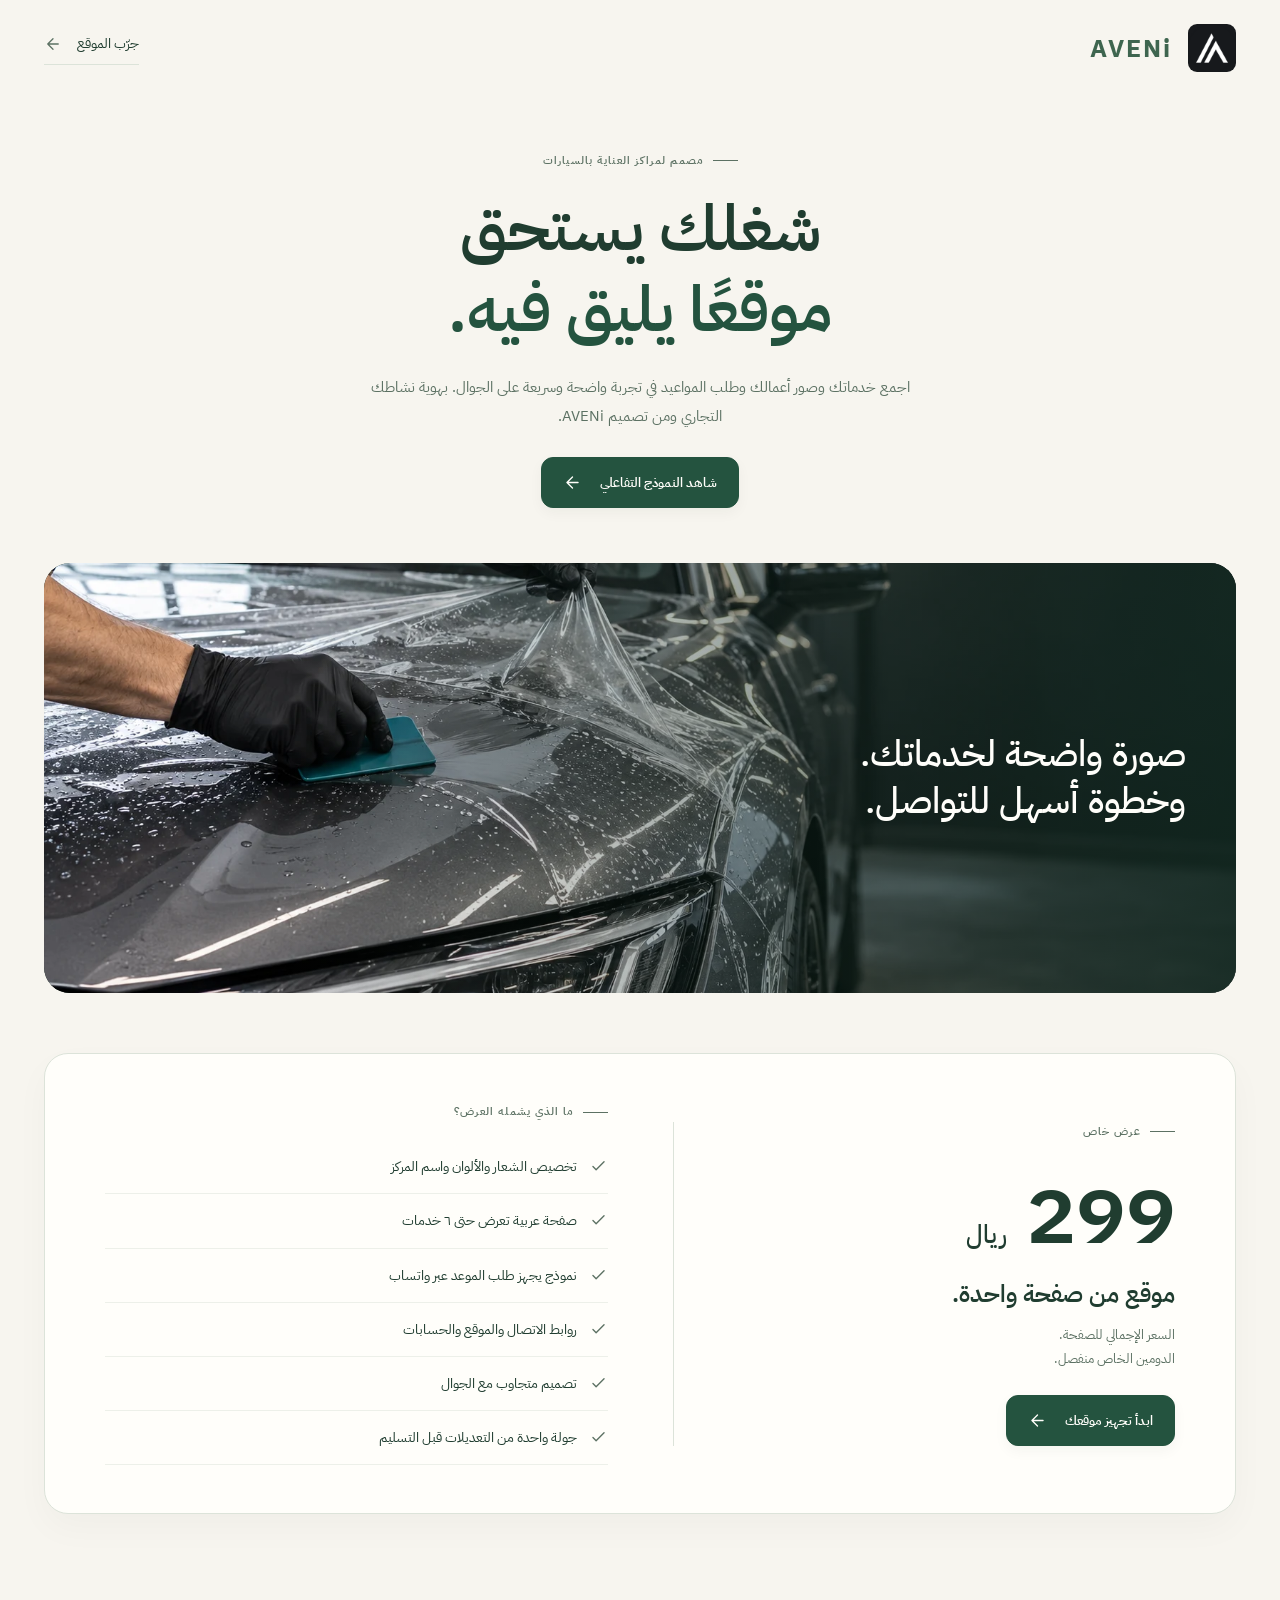
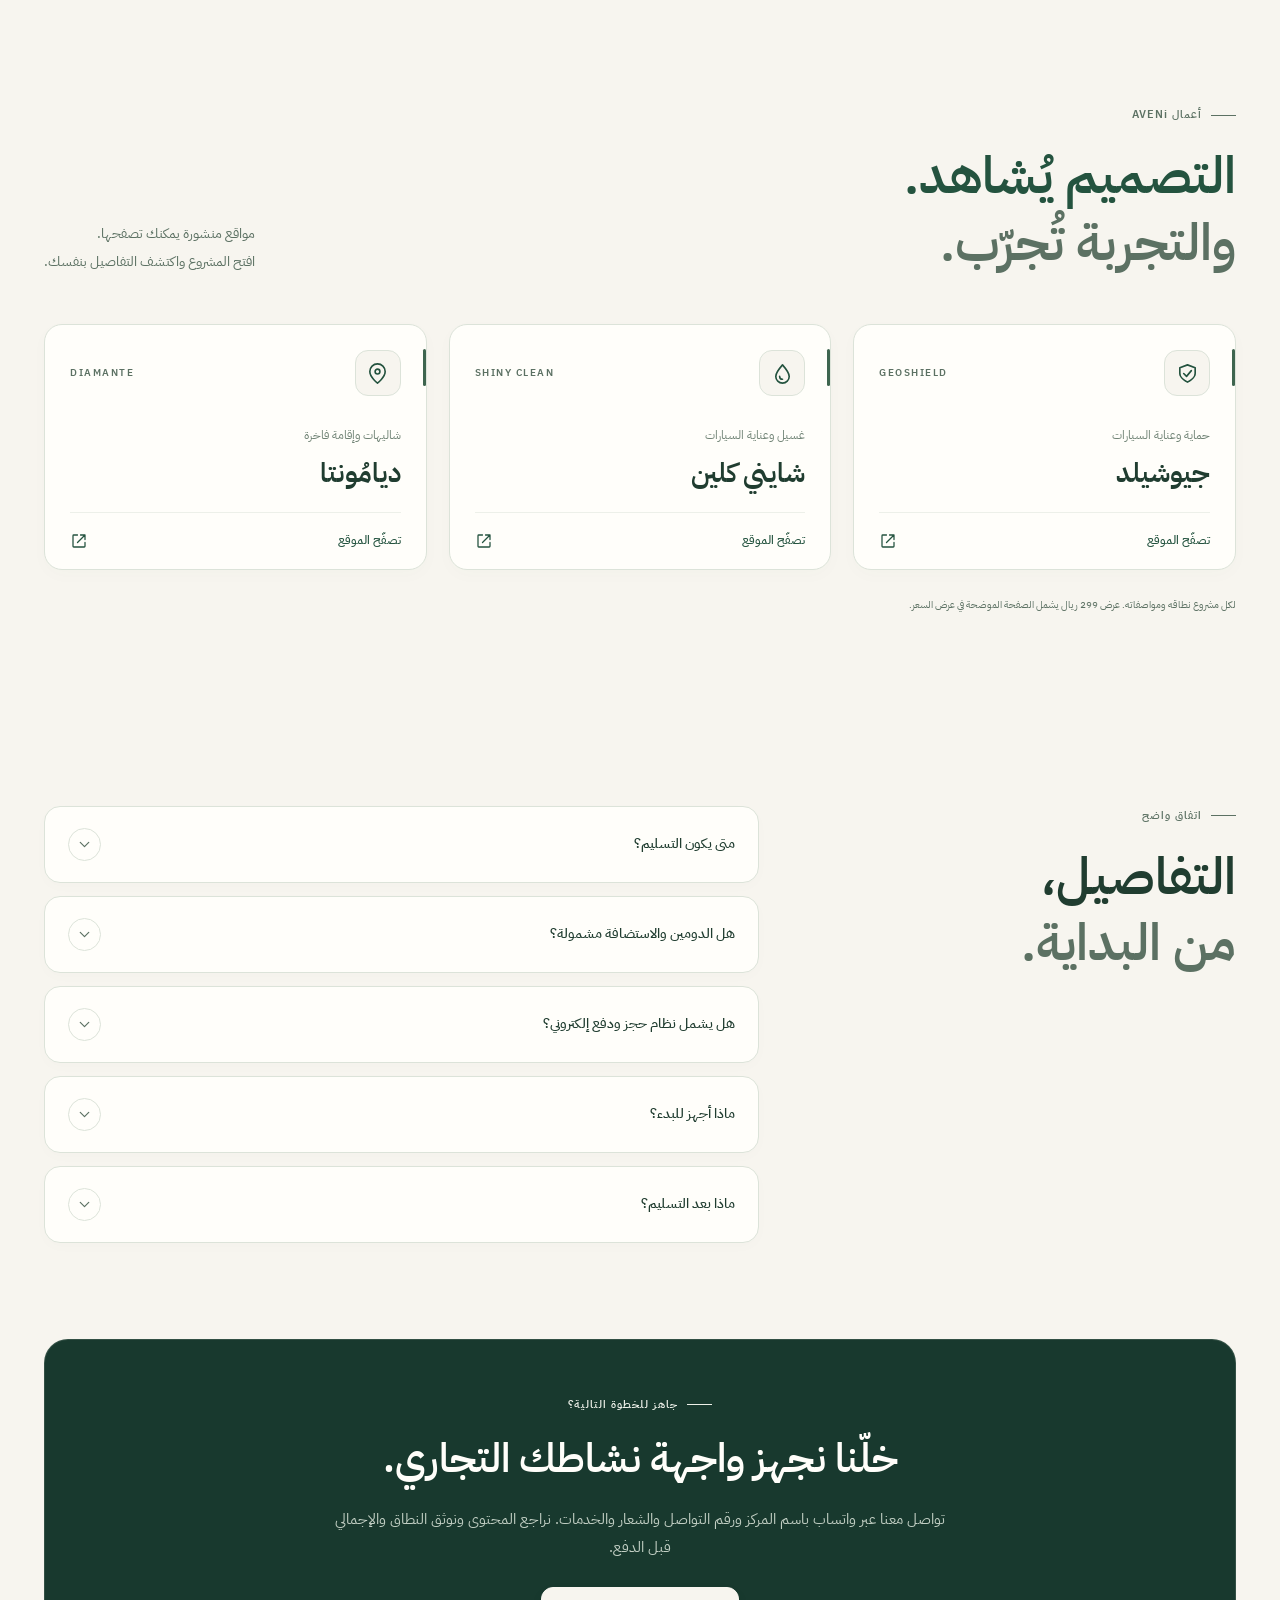
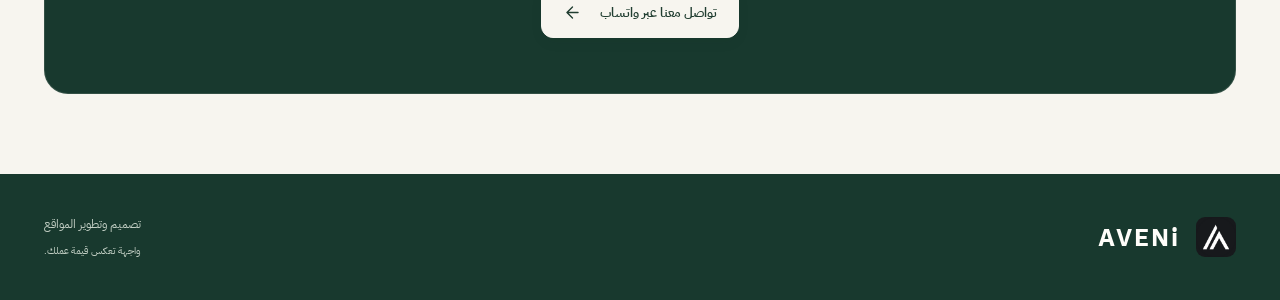
==== commit 71ab9991: "Add AVENi campaign and social preview; use business name placeholder" ====
--- a/offer.html
+++ b/offer.html
@@ -1 +1 @@
-<!doctype html><html lang="ar" dir="rtl"><head><meta charset="utf-8"><meta name="viewport" content="width=device-width,initial-scale=1"><meta name="theme-color" content="#24533f"><meta name="robots" content="noindex,nofollow"><meta name="description" content="حماية PPF والعازل الحراري والنانو سيراميك. نموذج من AVENi لمراكز العناية بالسيارات في الأحساء."><title>AVENi | موقع لمركزك بعرض خاص 299 ريال</title><link rel="icon" href="assets/aveni-logo.png"><link rel="preconnect" href="https://fonts.googleapis.com"><link rel="preconnect" href="https://fonts.gstatic.com" crossorigin><link href="https://fonts.googleapis.com/css2?family=IBM+Plex+Sans+Arabic:wght@400;500;600;700&display=swap" rel="stylesheet"><link rel="stylesheet" href="assets/studio.css?v=24"></head><body><svg class="icon-sprite" aria-hidden="true" xmlns="http://www.w3.org/2000/svg"><defs><symbol id="icon-arrow" viewBox="0 0 24 24" fill="none" stroke="currentColor" stroke-width="1.7" stroke-linecap="round" stroke-linejoin="round"><path d="M19 12H5m7-7-7 7 7 7"/></symbol><symbol id="icon-external" viewBox="0 0 24 24" fill="none" stroke="currentColor" stroke-width="1.7" stroke-linecap="round" stroke-linejoin="round"><path d="M14 4h6v6m0-6L10 14"/><path d="M20 14v5a1 1 0 0 1-1 1H5a1 1 0 0 1-1-1V5a1 1 0 0 1 1-1h5"/></symbol><symbol id="icon-check" viewBox="0 0 24 24" fill="none" stroke="currentColor" stroke-width="1.7" stroke-linecap="round" stroke-linejoin="round"><path d="m5 12 4 4L19 6"/></symbol><symbol id="icon-shield" viewBox="0 0 24 24" fill="none" stroke="currentColor" stroke-width="1.7" stroke-linecap="round" stroke-linejoin="round"><path d="m12 3 8 3v6c0 5-8 9-8 9s-8-4-8-9V6l8-3Z"/><path d="m8 12 3 3 5-6"/></symbol><symbol id="icon-window" viewBox="0 0 24 24" fill="none" stroke="currentColor" stroke-width="1.7" stroke-linecap="round" stroke-linejoin="round"><path d="M4 5h13l3 6v8H4V5Z"/><path d="M4 14h16M8 5v9m8-9 3 9"/></symbol><symbol id="icon-drop" viewBox="0 0 24 24" fill="none" stroke="currentColor" stroke-width="1.7" stroke-linecap="round" stroke-linejoin="round"><path d="M12 3S5 11 5 15a7 7 0 0 0 14 0c0-4-7-12-7-12Z"/><path d="M9 15a3 3 0 0 0 3 3"/></symbol><symbol id="icon-pin" viewBox="0 0 24 24" fill="none" stroke="currentColor" stroke-width="1.7" stroke-linecap="round" stroke-linejoin="round"><path d="M20 10c0 6-8 12-8 12S4 16 4 10a8 8 0 1 1 16 0Z"/><circle cx="12" cy="10" r="2.5"/></symbol><symbol id="icon-close" viewBox="0 0 24 24" fill="none" stroke="currentColor" stroke-width="1.7" stroke-linecap="round" stroke-linejoin="round"><path d="m6 6 12 12M18 6 6 18"/></symbol><symbol id="icon-menu" viewBox="0 0 24 24" fill="none" stroke="currentColor" stroke-width="1.7" stroke-linecap="round" stroke-linejoin="round"><path d="M4 6h16M4 12h16M4 18h16"/></symbol><symbol id="icon-chat" viewBox="0 0 24 24" fill="none" stroke="currentColor" stroke-width="1.7" stroke-linecap="round" stroke-linejoin="round"><path d="M20 11a8 8 0 0 1-8 8 9 9 0 0 1-4-1l-5 3 1-6a8 8 0 1 1 16-4Z"/><path d="M8 10h8m-8 4h5"/></symbol><symbol id="icon-car" viewBox="0 0 24 24" fill="none" stroke="currentColor" stroke-width="1.7" stroke-linecap="round" stroke-linejoin="round"><path d="m4 10 2-6h12l2 6M3 10h18v8H3zM5 18v2m14-2v2M6 14h2m8 0h2"/></symbol><symbol id="icon-chevron" viewBox="0 0 24 24" fill="none" stroke="currentColor" stroke-width="1.7" stroke-linecap="round" stroke-linejoin="round"><path d="m6 9 6 6 6-6"/></symbol></defs></svg><header class="offer-nav container"><a class="aveni-sign" href="index.html"><img src="assets/aveni-logo.png" width="48" height="48" alt="AVENi"><b dir="ltr">AVENi</b></a><a class="outline-link" href="index.html">جرّب الموقع <svg class="icon" aria-hidden="true" focusable="false"><use href="#icon-arrow"></use></svg></a></header><main><section class="offer-hero container"><p class="label">مصمم لمراكز العناية بالسيارات</p><h1>شغلك يستحق<br><span>موقعًا يليق فيه.</span></h1><p>اجمع خدماتك وصور أعمالك وطلب المواعيد في تجربة واضحة وسريعة على الجوال. بهوية مركزك ومن تصميم AVENi.</p><a class="btn" href="index.html">شاهد النموذج التفاعلي <svg class="icon" aria-hidden="true" focusable="false"><use href="#icon-arrow"></use></svg></a><div class="offer-photo"><img src="assets/hero-v7.webp" alt="تفاصيل تطبيق حماية PPF" width="1672" height="941"><span>صورة واضحة لخدماتك.<br>وخطوة أسهل للتواصل.</span></div></section><section class="offer-pricing container"><div class="price-block"><p class="label">عرض خاص</p><div class="price">299 <span>ريال</span></div><h2>موقع من صفحة واحدة.</h2><p>السعر الإجمالي للصفحة.<br>الدومين الخاص منفصل.</p><a class="btn" href="#start">ابدأ تجهيز موقعك <svg class="icon" aria-hidden="true" focusable="false"><use href="#icon-arrow"></use></svg></a></div><div class="includes"><p class="label">ما الذي يشمله العرض؟</p><p><svg class="icon" aria-hidden="true" focusable="false"><use href="#icon-check"></use></svg>تخصيص الشعار والألوان واسم المركز</p><p><svg class="icon" aria-hidden="true" focusable="false"><use href="#icon-check"></use></svg>صفحة عربية تعرض حتى ٦ خدمات</p><p><svg class="icon" aria-hidden="true" focusable="false"><use href="#icon-check"></use></svg>نموذج يجهز طلب الموعد عبر واتساب</p><p><svg class="icon" aria-hidden="true" focusable="false"><use href="#icon-check"></use></svg>روابط الاتصال والموقع والحسابات</p><p><svg class="icon" aria-hidden="true" focusable="false"><use href="#icon-check"></use></svg>تصميم متجاوب مع الجوال</p><p><svg class="icon" aria-hidden="true" focusable="false"><use href="#icon-check"></use></svg>جولة واحدة من التعديلات قبل التسليم</p></div></section><section id="portfolio" class="portfolio section"><div class="container"><div class="section-heading"><div><p class="label">أعمال AVENi</p><h2>التصميم يُشاهد.<br><span>والتجربة تُجرّب.</span></h2></div><p>مواقع منشورة يمكنك تصفحها.<br>افتح المشروع واكتشف التفاصيل بنفسك.</p></div><div class="project-grid"><a class="project project-text" href="https://aveni-cmd.github.io/geoshield/" target="_blank" rel="noopener noreferrer"><div class="project-top"><span class="project-emblem"><svg class="icon" aria-hidden="true" focusable="false"><use href="#icon-shield"></use></svg></span><span class="project-wordmark" dir="ltr">GEOSHIELD</span></div><div class="project-caption"><div><small>حماية وعناية السيارات</small><h3>جيوشيلد</h3></div><span>تصفّح الموقع <svg class="icon" aria-hidden="true" focusable="false"><use href="#icon-external"></use></svg></span></div></a><a class="project project-text" href="https://aveni-cmd.github.io/shiny-clean/" target="_blank" rel="noopener noreferrer"><div class="project-top"><span class="project-emblem"><svg class="icon" aria-hidden="true" focusable="false"><use href="#icon-drop"></use></svg></span><span class="project-wordmark" dir="ltr">SHINY CLEAN</span></div><div class="project-caption"><div><small>غسيل وعناية السيارات</small><h3>شايني كلين</h3></div><span>تصفّح الموقع <svg class="icon" aria-hidden="true" focusable="false"><use href="#icon-external"></use></svg></span></div></a><a class="project project-text" href="https://aveni-cmd.github.io/Diamante/" target="_blank" rel="noopener noreferrer"><div class="project-top"><span class="project-emblem"><svg class="icon" aria-hidden="true" focusable="false"><use href="#icon-pin"></use></svg></span><span class="project-wordmark" dir="ltr">DIAMANTE</span></div><div class="project-caption"><div><small>شاليهات وإقامة فاخرة</small><h3>ديامُونتا</h3></div><span>تصفّح الموقع <svg class="icon" aria-hidden="true" focusable="false"><use href="#icon-external"></use></svg></span></div></a></div><p class="footnote">لكل مشروع نطاقه ومواصفاته. عرض 299 ريال يشمل الصفحة الموضحة في عرض السعر.</p></div></section><section class="section"><div class="container faq-layout"><div><p class="label">اتفاق واضح</p><h2>التفاصيل،<br><span>من البداية.</span></h2></div><div class="faq-list"><details><summary>متى يكون التسليم؟<span><svg class="icon" aria-hidden="true" focusable="false"><use href="#icon-chevron"></use></svg></span></summary><p>خلال ٤٨ ساعة من تأكيد الطلب واستلام المحتوى واعتماد النطاق. يُتفق على وقت البدء وتفاصيل الدفع قبل التنفيذ.</p></details><details><summary>هل الدومين والاستضافة مشمولة؟<span><svg class="icon" aria-hidden="true" focusable="false"><use href="#icon-chevron"></use></svg></span></summary><p>يشمل العرض نشر الصفحة على رابط استضافة ثابتة مجاني في حساب يملكه العميل. شراء الدومين الخاص وتجديده منفصلان. لا توجد صيانة شهرية ضمن العرض.</p></details><details><summary>هل يشمل نظام حجز ودفع إلكتروني؟<span><svg class="icon" aria-hidden="true" focusable="false"><use href="#icon-chevron"></use></svg></span></summary><p>الصفحة تجهز طلب الموعد في رسالة واتساب، ويؤكد المركز التوفر والسعر. العرض لا يشمل نظام مواعيد مركزيًا أو دفعًا إلكترونيًا أو لوحة إدارة.</p></details><details><summary>ماذا أجهز للبدء؟<span><svg class="icon" aria-hidden="true" focusable="false"><use href="#icon-chevron"></use></svg></span></summary><p>اسم المركز والشعار ورقم واتساب والخدمات والصور المعتمدة وروابط التواصل. يُراجع المحتوى قبل النشر.</p></details><details><summary>ماذا بعد التسليم؟<span><svg class="icon" aria-hidden="true" focusable="false"><use href="#icon-chevron"></use></svg></span></summary><p>تُسلّم ملفات الموقع ويُنشر في حساب العميل، مع إصلاح أخطاء التنفيذ المبلغ عنها خلال ٧ أيام. الإضافات وتعديلات المحتوى اللاحقة تُسعّر منفصلة.</p></details></div></div></section><section id="start" class="offer-start container"><p class="label">جاهز للخطوة التالية؟</p><h2>خلّنا نجهز واجهة مركزك.</h2><p>تواصل معنا عبر واتساب باسم المركز ورقم التواصل والشعار والخدمات. نراجع المحتوى ونوثق النطاق والإجمالي قبل الدفع.</p><a href="https://wa.me/966591825649?text=%D8%A7%D9%84%D8%B3%D9%84%D8%A7%D9%85%20%D8%B9%D9%84%D9%8A%D9%83%D9%85%D8%8C%20%D8%A3%D8%B1%D8%BA%D8%A8%20%D9%81%D9%8A%20%D8%AA%D8%AC%D9%87%D9%8A%D8%B2%20%D9%85%D9%88%D9%82%D8%B9%20%D9%84%D9%86%D8%B4%D8%A7%D8%B7%D9%8A%20%D8%A7%D9%84%D8%AA%D8%AC%D8%A7%D8%B1%D9%8A%20%D9%85%D9%86%20AVENi%20%D8%A8%D8%A7%D9%84%D8%B9%D8%B1%D8%B6%20%D8%A7%D9%84%D8%AE%D8%A7%D8%B5%20299%20%D8%B1%D9%8A%D8%A7%D9%84.%0A%0A%D8%A8%D9%8A%D8%A7%D9%86%D8%A7%D8%AA%20%D8%A7%D9%84%D9%86%D8%B4%D8%A7%D8%B7%3A%0A%D8%A7%D8%B3%D9%85%20%D8%A7%D9%84%D9%86%D8%B4%D8%A7%D8%B7%20%D8%A7%D9%84%D8%AA%D8%AC%D8%A7%D8%B1%D9%8A%3A%0A%D8%A7%D9%84%D8%AE%D8%AF%D9%85%D8%A7%D8%AA%20%D8%A7%D9%84%D9%85%D9%82%D8%AF%D9%85%D8%A9%3A%0A%D8%B9%D8%AF%D8%AF%20%D8%A7%D9%84%D9%81%D8%B1%D9%88%D8%B9%20%D8%A7%D9%84%D9%85%D8%B7%D9%84%D9%88%D8%A8%20%D8%AC%D9%85%D8%B9%D9%87%D8%A7%20%D9%81%D9%8A%20%D8%A7%D9%84%D9%85%D9%88%D9%82%D8%B9%3A%0A%0A%D9%85%D9%88%D8%A7%D9%82%D8%B9%20%D8%A7%D9%84%D9%81%D8%B1%D9%88%D8%B9%20%28%D8%B1%D9%88%D8%A7%D8%A8%D8%B7%20%D8%AE%D8%B1%D8%A7%D8%A6%D8%B7%20Google%29%3A%0A%0A%D8%B3%D8%A3%D8%B1%D9%81%D9%82%20%D8%B4%D8%B9%D8%A7%D8%B1%20%D8%A7%D9%84%D9%86%D8%B4%D8%A7%D8%B7%20%D9%88%D8%A3%D9%8A%20%D8%B5%D9%88%D8%B1%20%D8%A3%D8%B1%D8%BA%D8%A8%20%D9%81%D9%8A%20%D8%A5%D8%B6%D8%A7%D9%81%D8%AA%D9%87%D8%A7%20%D8%A5%D9%84%D9%89%20%D8%A7%D9%84%D9%85%D9%88%D9%82%D8%B9%D8%8C%20%D8%A5%D9%86%20%D8%AA%D9%88%D9%81%D8%B1%D8%AA." target="_blank" rel="noopener noreferrer" class="btn">تواصل معنا عبر واتساب <svg class="icon" aria-hidden="true" focusable="false"><use href="#icon-arrow"></use></svg></a></section></main><footer><div class="container"><a class="aveni-sign" href="index.html"><img src="assets/aveni-logo.png" alt="AVENi" width="40" height="40"><b dir="ltr">AVENi</b></a><p>تصميم وتطوير المواقع<small>واجهة تعكس قيمة عملك.</small></p></div></footer></body></html>+<!doctype html><html lang="ar" dir="rtl"><head><meta charset="utf-8"><meta name="viewport" content="width=device-width,initial-scale=1"><meta name="theme-color" content="#24533f"><meta name="robots" content="noindex,nofollow"><meta name="description" content="حماية PPF والعازل الحراري والنانو سيراميك. نموذج من AVENi لمراكز العناية بالسيارات في الأحساء."><title>AVENi | موقع لنشاطك التجاري بعرض خاص 299 ريال</title><link rel="icon" href="assets/aveni-logo.png"><link rel="preconnect" href="https://fonts.googleapis.com"><link rel="preconnect" href="https://fonts.gstatic.com" crossorigin><link href="https://fonts.googleapis.com/css2?family=IBM+Plex+Sans+Arabic:wght@400;500;600;700&display=swap" rel="stylesheet"><link rel="stylesheet" href="assets/studio.css?v=28"><link rel="canonical" href="https://aveni-cmd.github.io/aveni-carcare/offer.html"><meta property="og:type" content="website"><meta property="og:locale" content="ar_SA"><meta property="og:site_name" content="AVENi"><meta property="og:title" content="AVENi | موقع يليق بنشاطك — عرض خاص 299 ريال"><meta property="og:description" content="تصفح نموذج الموقع. تخصيص باسم نشاطك وشعارك وخدماتك، مع وسيلة واضحة لطلبات العملاء عبر واتساب."><meta property="og:url" content="https://aveni-cmd.github.io/aveni-carcare/offer.html"><meta property="og:image" content="https://aveni-cmd.github.io/aveni-carcare/assets/aveni-share-v1.jpg"><meta property="og:image:type" content="image/jpeg"><meta property="og:image:width" content="1200"><meta property="og:image:height" content="628"><meta property="og:image:alt" content="موقع يليق بنشاطك من AVENi، عرض على كمبيوتر وجوال بسعر 299 ريال"><meta name="twitter:card" content="summary_large_image"><meta name="twitter:title" content="AVENi | موقع يليق بنشاطك"><meta name="twitter:image" content="https://aveni-cmd.github.io/aveni-carcare/assets/aveni-share-v1.jpg"></head><body><svg class="icon-sprite" aria-hidden="true" xmlns="http://www.w3.org/2000/svg"><defs><symbol id="icon-arrow" viewBox="0 0 24 24" fill="none" stroke="currentColor" stroke-width="1.7" stroke-linecap="round" stroke-linejoin="round"><path d="M19 12H5m7-7-7 7 7 7"/></symbol><symbol id="icon-external" viewBox="0 0 24 24" fill="none" stroke="currentColor" stroke-width="1.7" stroke-linecap="round" stroke-linejoin="round"><path d="M14 4h6v6m0-6L10 14"/><path d="M20 14v5a1 1 0 0 1-1 1H5a1 1 0 0 1-1-1V5a1 1 0 0 1 1-1h5"/></symbol><symbol id="icon-check" viewBox="0 0 24 24" fill="none" stroke="currentColor" stroke-width="1.7" stroke-linecap="round" stroke-linejoin="round"><path d="m5 12 4 4L19 6"/></symbol><symbol id="icon-shield" viewBox="0 0 24 24" fill="none" stroke="currentColor" stroke-width="1.7" stroke-linecap="round" stroke-linejoin="round"><path d="m12 3 8 3v6c0 5-8 9-8 9s-8-4-8-9V6l8-3Z"/><path d="m8 12 3 3 5-6"/></symbol><symbol id="icon-window" viewBox="0 0 24 24" fill="none" stroke="currentColor" stroke-width="1.7" stroke-linecap="round" stroke-linejoin="round"><path d="M4 5h13l3 6v8H4V5Z"/><path d="M4 14h16M8 5v9m8-9 3 9"/></symbol><symbol id="icon-drop" viewBox="0 0 24 24" fill="none" stroke="currentColor" stroke-width="1.7" stroke-linecap="round" stroke-linejoin="round"><path d="M12 3S5 11 5 15a7 7 0 0 0 14 0c0-4-7-12-7-12Z"/><path d="M9 15a3 3 0 0 0 3 3"/></symbol><symbol id="icon-pin" viewBox="0 0 24 24" fill="none" stroke="currentColor" stroke-width="1.7" stroke-linecap="round" stroke-linejoin="round"><path d="M20 10c0 6-8 12-8 12S4 16 4 10a8 8 0 1 1 16 0Z"/><circle cx="12" cy="10" r="2.5"/></symbol><symbol id="icon-close" viewBox="0 0 24 24" fill="none" stroke="currentColor" stroke-width="1.7" stroke-linecap="round" stroke-linejoin="round"><path d="m6 6 12 12M18 6 6 18"/></symbol><symbol id="icon-menu" viewBox="0 0 24 24" fill="none" stroke="currentColor" stroke-width="1.7" stroke-linecap="round" stroke-linejoin="round"><path d="M4 6h16M4 12h16M4 18h16"/></symbol><symbol id="icon-chat" viewBox="0 0 24 24" fill="none" stroke="currentColor" stroke-width="1.7" stroke-linecap="round" stroke-linejoin="round"><path d="M20 11a8 8 0 0 1-8 8 9 9 0 0 1-4-1l-5 3 1-6a8 8 0 1 1 16-4Z"/><path d="M8 10h8m-8 4h5"/></symbol><symbol id="icon-car" viewBox="0 0 24 24" fill="none" stroke="currentColor" stroke-width="1.7" stroke-linecap="round" stroke-linejoin="round"><path d="m4 10 2-6h12l2 6M3 10h18v8H3zM5 18v2m14-2v2M6 14h2m8 0h2"/></symbol><symbol id="icon-chevron" viewBox="0 0 24 24" fill="none" stroke="currentColor" stroke-width="1.7" stroke-linecap="round" stroke-linejoin="round"><path d="m6 9 6 6 6-6"/></symbol></defs></svg><header class="offer-nav container"><a class="aveni-sign" href="index.html"><img src="assets/aveni-logo.png" width="48" height="48" alt="AVENi"><b dir="ltr">AVENi</b></a><a class="outline-link" href="index.html">جرّب الموقع <svg class="icon" aria-hidden="true" focusable="false"><use href="#icon-arrow"></use></svg></a></header><main><section class="offer-hero container"><p class="label">مصمم لمراكز العناية بالسيارات</p><h1>شغلك يستحق<br><span>موقعًا يليق فيه.</span></h1><p>اجمع خدماتك وصور أعمالك وطلب المواعيد في تجربة واضحة وسريعة على الجوال. بهوية نشاطك التجاري ومن تصميم AVENi.</p><a class="btn" href="index.html">شاهد النموذج التفاعلي <svg class="icon" aria-hidden="true" focusable="false"><use href="#icon-arrow"></use></svg></a><div class="offer-photo"><img src="assets/hero-v7.webp" alt="تفاصيل تطبيق حماية PPF" width="1672" height="941"><span>صورة واضحة لخدماتك.<br>وخطوة أسهل للتواصل.</span></div></section><section class="offer-pricing container"><div class="price-block"><p class="label">عرض خاص</p><div class="price">299 <span>ريال</span></div><h2>موقع من صفحة واحدة.</h2><p>السعر الإجمالي للصفحة.<br>الدومين الخاص منفصل.</p><a class="btn" href="#start">ابدأ تجهيز موقعك <svg class="icon" aria-hidden="true" focusable="false"><use href="#icon-arrow"></use></svg></a></div><div class="includes"><p class="label">ما الذي يشمله العرض؟</p><p><svg class="icon" aria-hidden="true" focusable="false"><use href="#icon-check"></use></svg>تخصيص الشعار والألوان واسم المركز</p><p><svg class="icon" aria-hidden="true" focusable="false"><use href="#icon-check"></use></svg>صفحة عربية تعرض حتى ٦ خدمات</p><p><svg class="icon" aria-hidden="true" focusable="false"><use href="#icon-check"></use></svg>نموذج يجهز طلب الموعد عبر واتساب</p><p><svg class="icon" aria-hidden="true" focusable="false"><use href="#icon-check"></use></svg>روابط الاتصال والموقع والحسابات</p><p><svg class="icon" aria-hidden="true" focusable="false"><use href="#icon-check"></use></svg>تصميم متجاوب مع الجوال</p><p><svg class="icon" aria-hidden="true" focusable="false"><use href="#icon-check"></use></svg>جولة واحدة من التعديلات قبل التسليم</p></div></section><section id="portfolio" class="portfolio section"><div class="container"><div class="section-heading"><div><p class="label">أعمال AVENi</p><h2>التصميم يُشاهد.<br><span>والتجربة تُجرّب.</span></h2></div><p>مواقع منشورة يمكنك تصفحها.<br>افتح المشروع واكتشف التفاصيل بنفسك.</p></div><div class="project-grid"><a class="project project-text" href="https://aveni-cmd.github.io/geoshield/" target="_blank" rel="noopener noreferrer"><div class="project-top"><span class="project-emblem"><svg class="icon" aria-hidden="true" focusable="false"><use href="#icon-shield"></use></svg></span><span class="project-wordmark" dir="ltr">GEOSHIELD</span></div><div class="project-caption"><div><small>حماية وعناية السيارات</small><h3>جيوشيلد</h3></div><span>تصفّح الموقع <svg class="icon" aria-hidden="true" focusable="false"><use href="#icon-external"></use></svg></span></div></a><a class="project project-text" href="https://aveni-cmd.github.io/shiny-clean/" target="_blank" rel="noopener noreferrer"><div class="project-top"><span class="project-emblem"><svg class="icon" aria-hidden="true" focusable="false"><use href="#icon-drop"></use></svg></span><span class="project-wordmark" dir="ltr">SHINY CLEAN</span></div><div class="project-caption"><div><small>غسيل وعناية السيارات</small><h3>شايني كلين</h3></div><span>تصفّح الموقع <svg class="icon" aria-hidden="true" focusable="false"><use href="#icon-external"></use></svg></span></div></a><a class="project project-text" href="https://aveni-cmd.github.io/Diamante/" target="_blank" rel="noopener noreferrer"><div class="project-top"><span class="project-emblem"><svg class="icon" aria-hidden="true" focusable="false"><use href="#icon-pin"></use></svg></span><span class="project-wordmark" dir="ltr">DIAMANTE</span></div><div class="project-caption"><div><small>شاليهات وإقامة فاخرة</small><h3>ديامُونتا</h3></div><span>تصفّح الموقع <svg class="icon" aria-hidden="true" focusable="false"><use href="#icon-external"></use></svg></span></div></a></div><p class="footnote">لكل مشروع نطاقه ومواصفاته. عرض 299 ريال يشمل الصفحة الموضحة في عرض السعر.</p></div></section><section class="section"><div class="container faq-layout"><div><p class="label">اتفاق واضح</p><h2>التفاصيل،<br><span>من البداية.</span></h2></div><div class="faq-list"><details><summary>متى يكون التسليم؟<span><svg class="icon" aria-hidden="true" focusable="false"><use href="#icon-chevron"></use></svg></span></summary><p>خلال ٤٨ ساعة من تأكيد الطلب واستلام المحتوى واعتماد النطاق. يُتفق على وقت البدء وتفاصيل الدفع قبل التنفيذ.</p></details><details><summary>هل الدومين والاستضافة مشمولة؟<span><svg class="icon" aria-hidden="true" focusable="false"><use href="#icon-chevron"></use></svg></span></summary><p>يشمل العرض نشر الصفحة على رابط استضافة ثابتة مجاني في حساب يملكه العميل. شراء الدومين الخاص وتجديده منفصلان. لا توجد صيانة شهرية ضمن العرض.</p></details><details><summary>هل يشمل نظام حجز ودفع إلكتروني؟<span><svg class="icon" aria-hidden="true" focusable="false"><use href="#icon-chevron"></use></svg></span></summary><p>الصفحة تجهز طلب الموعد في رسالة واتساب، ويؤكد المركز التوفر والسعر. العرض لا يشمل نظام مواعيد مركزيًا أو دفعًا إلكترونيًا أو لوحة إدارة.</p></details><details><summary>ماذا أجهز للبدء؟<span><svg class="icon" aria-hidden="true" focusable="false"><use href="#icon-chevron"></use></svg></span></summary><p>اسم المركز والشعار ورقم واتساب والخدمات والصور المعتمدة وروابط التواصل. يُراجع المحتوى قبل النشر.</p></details><details><summary>ماذا بعد التسليم؟<span><svg class="icon" aria-hidden="true" focusable="false"><use href="#icon-chevron"></use></svg></span></summary><p>تُسلّم ملفات الموقع ويُنشر في حساب العميل، مع إصلاح أخطاء التنفيذ المبلغ عنها خلال ٧ أيام. الإضافات وتعديلات المحتوى اللاحقة تُسعّر منفصلة.</p></details></div></div></section><section id="start" class="offer-start container"><p class="label">جاهز للخطوة التالية؟</p><h2>خلّنا نجهز واجهة نشاطك التجاري.</h2><p>تواصل معنا عبر واتساب باسم المركز ورقم التواصل والشعار والخدمات. نراجع المحتوى ونوثق النطاق والإجمالي قبل الدفع.</p><a href="https://wa.me/966591825649?text=%D8%A7%D9%84%D8%B3%D9%84%D8%A7%D9%85%20%D8%B9%D9%84%D9%8A%D9%83%D9%85%D8%8C%20%D8%A3%D8%B1%D8%BA%D8%A8%20%D9%81%D9%8A%20%D8%AA%D8%AC%D9%87%D9%8A%D8%B2%20%D9%85%D9%88%D9%82%D8%B9%20%D9%84%D9%86%D8%B4%D8%A7%D8%B7%D9%8A%20%D8%A7%D9%84%D8%AA%D8%AC%D8%A7%D8%B1%D9%8A%20%D9%85%D9%86%20AVENi%20%D8%A8%D8%A7%D9%84%D8%B9%D8%B1%D8%B6%20%D8%A7%D9%84%D8%AE%D8%A7%D8%B5%20299%20%D8%B1%D9%8A%D8%A7%D9%84.%0A%0A%D8%A8%D9%8A%D8%A7%D9%86%D8%A7%D8%AA%20%D8%A7%D9%84%D9%86%D8%B4%D8%A7%D8%B7%3A%0A%D8%A7%D8%B3%D9%85%20%D8%A7%D9%84%D9%86%D8%B4%D8%A7%D8%B7%20%D8%A7%D9%84%D8%AA%D8%AC%D8%A7%D8%B1%D9%8A%3A%0A%D8%A7%D9%84%D8%AE%D8%AF%D9%85%D8%A7%D8%AA%20%D8%A7%D9%84%D9%85%D9%82%D8%AF%D9%85%D8%A9%3A%0A%D8%B9%D8%AF%D8%AF%20%D8%A7%D9%84%D9%81%D8%B1%D9%88%D8%B9%20%D8%A7%D9%84%D9%85%D8%B7%D9%84%D9%88%D8%A8%20%D8%AC%D9%85%D8%B9%D9%87%D8%A7%20%D9%81%D9%8A%20%D8%A7%D9%84%D9%85%D9%88%D9%82%D8%B9%3A%0A%0A%D9%85%D9%88%D8%A7%D9%82%D8%B9%20%D8%A7%D9%84%D9%81%D8%B1%D9%88%D8%B9%20%28%D8%B1%D9%88%D8%A7%D8%A8%D8%B7%20%D8%AE%D8%B1%D8%A7%D8%A6%D8%B7%20Google%29%3A%0A%0A%D8%B3%D8%A3%D8%B1%D9%81%D9%82%20%D8%B4%D8%B9%D8%A7%D8%B1%20%D8%A7%D9%84%D9%86%D8%B4%D8%A7%D8%B7%20%D9%88%D8%A3%D9%8A%20%D8%B5%D9%88%D8%B1%20%D8%A3%D8%B1%D8%BA%D8%A8%20%D9%81%D9%8A%20%D8%A5%D8%B6%D8%A7%D9%81%D8%AA%D9%87%D8%A7%20%D8%A5%D9%84%D9%89%20%D8%A7%D9%84%D9%85%D9%88%D9%82%D8%B9%D8%8C%20%D8%A5%D9%86%20%D8%AA%D9%88%D9%81%D8%B1%D8%AA." target="_blank" rel="noopener noreferrer" class="btn">تواصل معنا عبر واتساب <svg class="icon" aria-hidden="true" focusable="false"><use href="#icon-arrow"></use></svg></a></section></main><footer><div class="container"><a class="aveni-sign" href="index.html"><img src="assets/aveni-logo.png" alt="AVENi" width="40" height="40"><b dir="ltr">AVENi</b></a><p>تصميم وتطوير المواقع<small>واجهة تعكس قيمة عملك.</small></p></div></footer></body></html>
--- a/assets/studio.css
+++ b/assets/studio.css
@@ -91,3 +91,8 @@
 #coverageCar.sedan-diagram[data-mode=full] .sedan-shell,#coverageCar.sedan-diagram[data-mode=full] .sedan-glass>path,#coverageCar.sedan-diagram[data-mode=full] .sedan-wheels>rect,#coverageCar.sedan-diagram[data-mode=full] .sedan-lamps>path,#coverageCar.sedan-diagram[data-mode=full] .sedan-grille>path{fill:#24533f;stroke:#c1cec3;stroke-width:1.2}
 
 .aveni-banner .btn{gap:15px;flex-wrap:wrap}.offer-button-price{display:inline-flex;align-items:baseline;gap:6px;white-space:nowrap;color:#10271f}.offer-button-price strong{font-size:29px;font-weight:700;line-height:1.2;font-variant-numeric:tabular-nums}.offer-button-price>span{font-size:14px;font-weight:500}.aveni-banner .btn>.icon{width:20px;height:20px}@media(max-width:600px){.aveni-banner .btn{gap:12px;padding:15px 18px}.offer-button-price strong{font-size:28px}.offer-button-price>span{font-size:13px}}
+
+/* Longer business placeholder in compact headers */
+.site-header .brand{min-width:0}.site-header .brand>span:last-child{min-width:0}.site-header .brand b{font-size:22px;line-height:1.3}
+@media(max-width:600px){.site-header .brand{gap:6px;flex:1}.site-header .brand b{font-size:17px;max-width:110px}.site-header .brand-symbol{flex-shrink:0;width:30px}.site-header .brand small{font-size:7px}}
+@media(max-width:360px){.site-header .brand-symbol{display:none}.site-header .brand b{font-size:15px}}
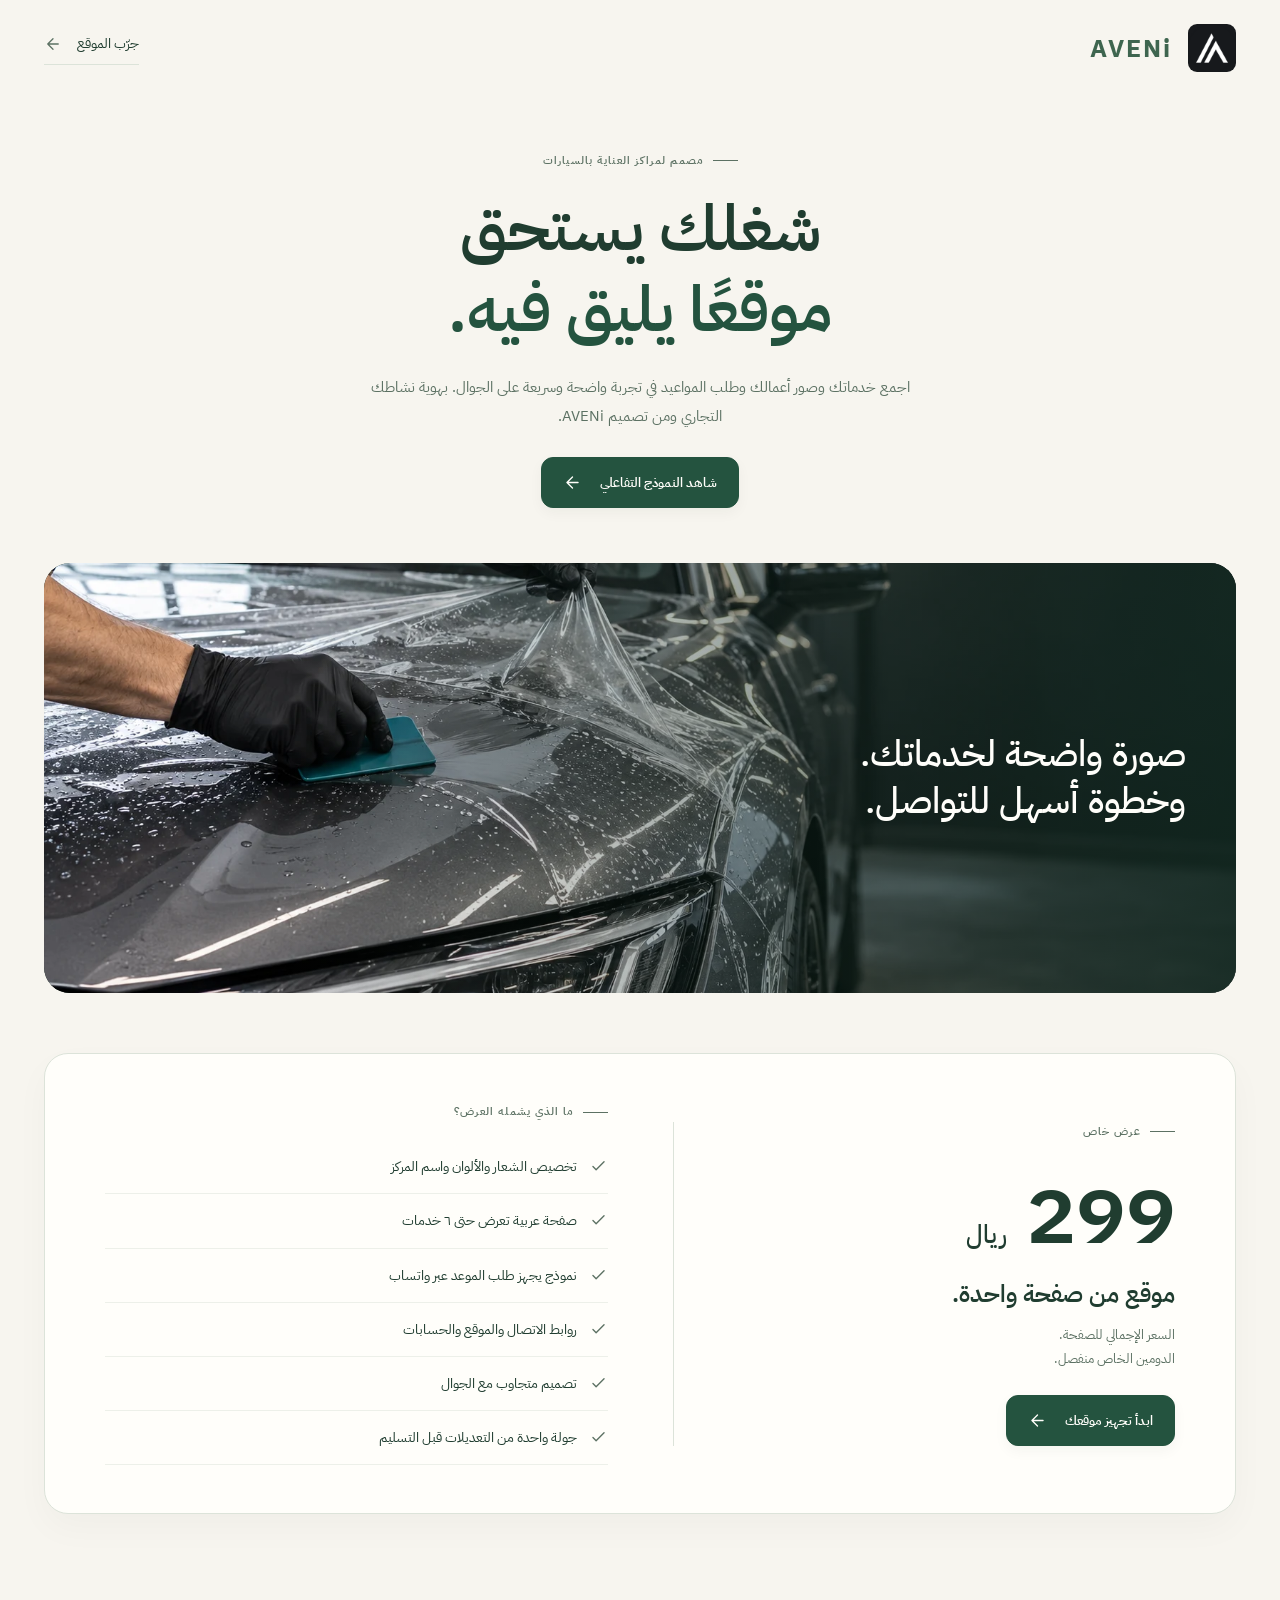
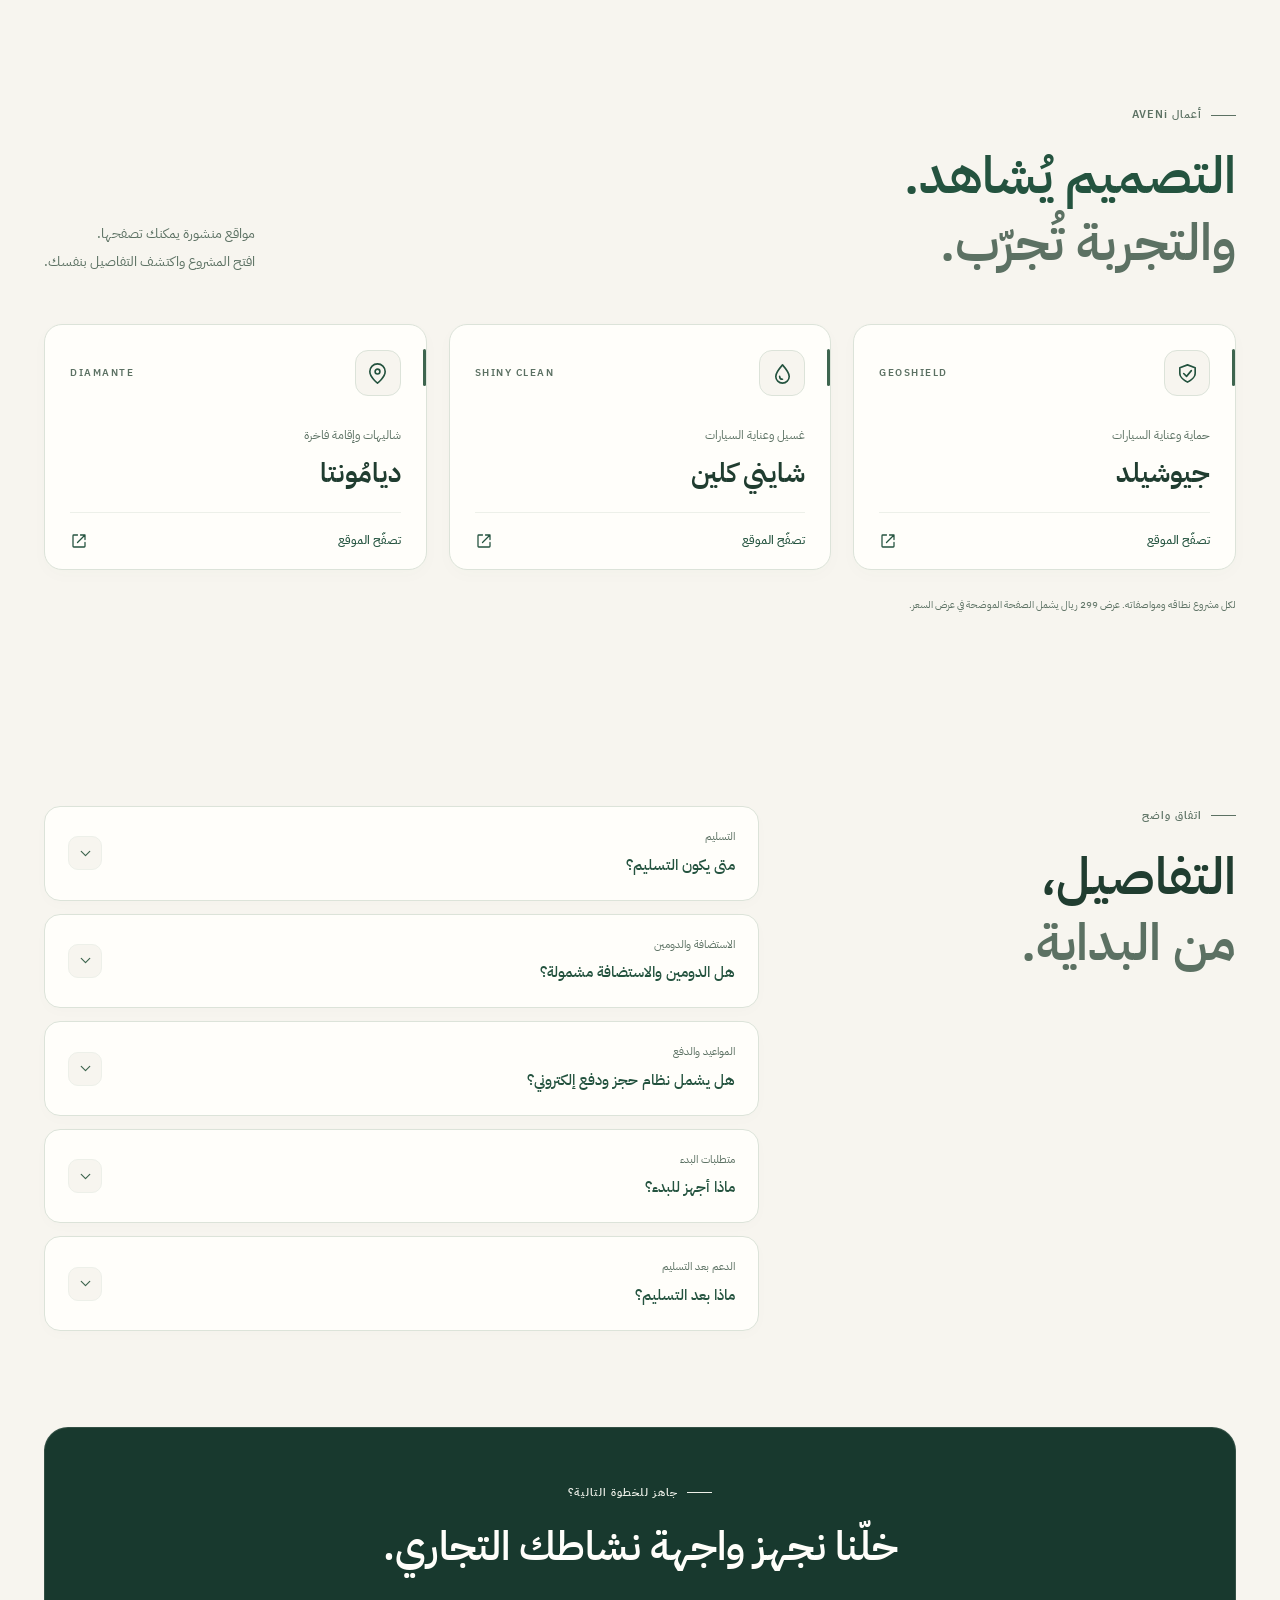
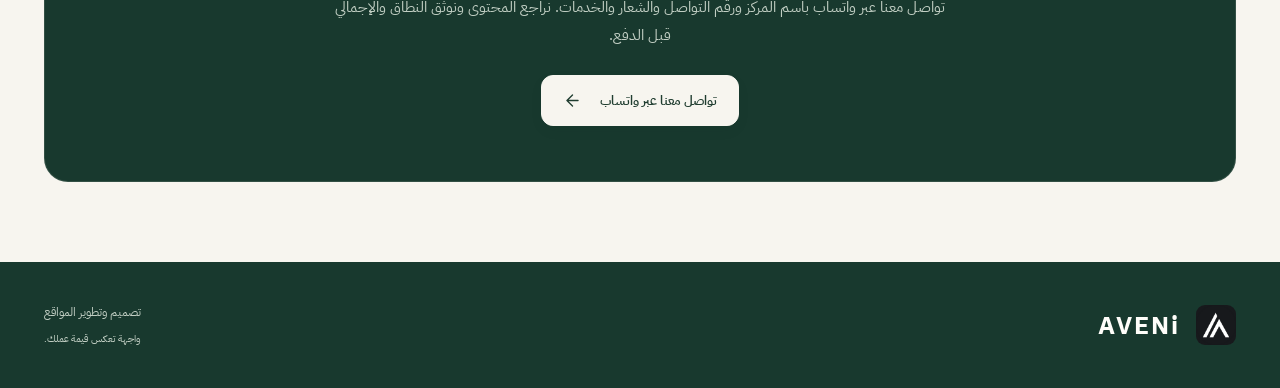
==== commit 549b53ef: "Fix booking summary, anchor offsets, mobile readability and navigation accessibility" ====
--- a/offer.html
+++ b/offer.html
@@ -1 +1 @@
-<!doctype html><html lang="ar" dir="rtl"><head><meta charset="utf-8"><meta name="viewport" content="width=device-width,initial-scale=1"><meta name="theme-color" content="#24533f"><meta name="robots" content="noindex,nofollow"><meta name="description" content="حماية PPF والعازل الحراري والنانو سيراميك. نموذج من AVENi لمراكز العناية بالسيارات في الأحساء."><title>AVENi | موقع لنشاطك التجاري بعرض خاص 299 ريال</title><link rel="icon" href="assets/aveni-logo.png"><link rel="preconnect" href="https://fonts.googleapis.com"><link rel="preconnect" href="https://fonts.gstatic.com" crossorigin><link href="https://fonts.googleapis.com/css2?family=IBM+Plex+Sans+Arabic:wght@400;500;600;700&display=swap" rel="stylesheet"><link rel="stylesheet" href="assets/studio.css?v=28"><link rel="canonical" href="https://aveni-cmd.github.io/aveni-carcare/offer.html"><meta property="og:type" content="website"><meta property="og:locale" content="ar_SA"><meta property="og:site_name" content="AVENi"><meta property="og:title" content="AVENi | موقع يليق بنشاطك — عرض خاص 299 ريال"><meta property="og:description" content="تصفح نموذج الموقع. تخصيص باسم نشاطك وشعارك وخدماتك، مع وسيلة واضحة لطلبات العملاء عبر واتساب."><meta property="og:url" content="https://aveni-cmd.github.io/aveni-carcare/offer.html"><meta property="og:image" content="https://aveni-cmd.github.io/aveni-carcare/assets/aveni-share-v1.jpg"><meta property="og:image:type" content="image/jpeg"><meta property="og:image:width" content="1200"><meta property="og:image:height" content="628"><meta property="og:image:alt" content="موقع يليق بنشاطك من AVENi، عرض على كمبيوتر وجوال بسعر 299 ريال"><meta name="twitter:card" content="summary_large_image"><meta name="twitter:title" content="AVENi | موقع يليق بنشاطك"><meta name="twitter:image" content="https://aveni-cmd.github.io/aveni-carcare/assets/aveni-share-v1.jpg"></head><body><svg class="icon-sprite" aria-hidden="true" xmlns="http://www.w3.org/2000/svg"><defs><symbol id="icon-arrow" viewBox="0 0 24 24" fill="none" stroke="currentColor" stroke-width="1.7" stroke-linecap="round" stroke-linejoin="round"><path d="M19 12H5m7-7-7 7 7 7"/></symbol><symbol id="icon-external" viewBox="0 0 24 24" fill="none" stroke="currentColor" stroke-width="1.7" stroke-linecap="round" stroke-linejoin="round"><path d="M14 4h6v6m0-6L10 14"/><path d="M20 14v5a1 1 0 0 1-1 1H5a1 1 0 0 1-1-1V5a1 1 0 0 1 1-1h5"/></symbol><symbol id="icon-check" viewBox="0 0 24 24" fill="none" stroke="currentColor" stroke-width="1.7" stroke-linecap="round" stroke-linejoin="round"><path d="m5 12 4 4L19 6"/></symbol><symbol id="icon-shield" viewBox="0 0 24 24" fill="none" stroke="currentColor" stroke-width="1.7" stroke-linecap="round" stroke-linejoin="round"><path d="m12 3 8 3v6c0 5-8 9-8 9s-8-4-8-9V6l8-3Z"/><path d="m8 12 3 3 5-6"/></symbol><symbol id="icon-window" viewBox="0 0 24 24" fill="none" stroke="currentColor" stroke-width="1.7" stroke-linecap="round" stroke-linejoin="round"><path d="M4 5h13l3 6v8H4V5Z"/><path d="M4 14h16M8 5v9m8-9 3 9"/></symbol><symbol id="icon-drop" viewBox="0 0 24 24" fill="none" stroke="currentColor" stroke-width="1.7" stroke-linecap="round" stroke-linejoin="round"><path d="M12 3S5 11 5 15a7 7 0 0 0 14 0c0-4-7-12-7-12Z"/><path d="M9 15a3 3 0 0 0 3 3"/></symbol><symbol id="icon-pin" viewBox="0 0 24 24" fill="none" stroke="currentColor" stroke-width="1.7" stroke-linecap="round" stroke-linejoin="round"><path d="M20 10c0 6-8 12-8 12S4 16 4 10a8 8 0 1 1 16 0Z"/><circle cx="12" cy="10" r="2.5"/></symbol><symbol id="icon-close" viewBox="0 0 24 24" fill="none" stroke="currentColor" stroke-width="1.7" stroke-linecap="round" stroke-linejoin="round"><path d="m6 6 12 12M18 6 6 18"/></symbol><symbol id="icon-menu" viewBox="0 0 24 24" fill="none" stroke="currentColor" stroke-width="1.7" stroke-linecap="round" stroke-linejoin="round"><path d="M4 6h16M4 12h16M4 18h16"/></symbol><symbol id="icon-chat" viewBox="0 0 24 24" fill="none" stroke="currentColor" stroke-width="1.7" stroke-linecap="round" stroke-linejoin="round"><path d="M20 11a8 8 0 0 1-8 8 9 9 0 0 1-4-1l-5 3 1-6a8 8 0 1 1 16-4Z"/><path d="M8 10h8m-8 4h5"/></symbol><symbol id="icon-car" viewBox="0 0 24 24" fill="none" stroke="currentColor" stroke-width="1.7" stroke-linecap="round" stroke-linejoin="round"><path d="m4 10 2-6h12l2 6M3 10h18v8H3zM5 18v2m14-2v2M6 14h2m8 0h2"/></symbol><symbol id="icon-chevron" viewBox="0 0 24 24" fill="none" stroke="currentColor" stroke-width="1.7" stroke-linecap="round" stroke-linejoin="round"><path d="m6 9 6 6 6-6"/></symbol></defs></svg><header class="offer-nav container"><a class="aveni-sign" href="index.html"><img src="assets/aveni-logo.png" width="48" height="48" alt="AVENi"><b dir="ltr">AVENi</b></a><a class="outline-link" href="index.html">جرّب الموقع <svg class="icon" aria-hidden="true" focusable="false"><use href="#icon-arrow"></use></svg></a></header><main><section class="offer-hero container"><p class="label">مصمم لمراكز العناية بالسيارات</p><h1>شغلك يستحق<br><span>موقعًا يليق فيه.</span></h1><p>اجمع خدماتك وصور أعمالك وطلب المواعيد في تجربة واضحة وسريعة على الجوال. بهوية نشاطك التجاري ومن تصميم AVENi.</p><a class="btn" href="index.html">شاهد النموذج التفاعلي <svg class="icon" aria-hidden="true" focusable="false"><use href="#icon-arrow"></use></svg></a><div class="offer-photo"><img src="assets/hero-v7.webp" alt="تفاصيل تطبيق حماية PPF" width="1672" height="941"><span>صورة واضحة لخدماتك.<br>وخطوة أسهل للتواصل.</span></div></section><section class="offer-pricing container"><div class="price-block"><p class="label">عرض خاص</p><div class="price">299 <span>ريال</span></div><h2>موقع من صفحة واحدة.</h2><p>السعر الإجمالي للصفحة.<br>الدومين الخاص منفصل.</p><a class="btn" href="#start">ابدأ تجهيز موقعك <svg class="icon" aria-hidden="true" focusable="false"><use href="#icon-arrow"></use></svg></a></div><div class="includes"><p class="label">ما الذي يشمله العرض؟</p><p><svg class="icon" aria-hidden="true" focusable="false"><use href="#icon-check"></use></svg>تخصيص الشعار والألوان واسم المركز</p><p><svg class="icon" aria-hidden="true" focusable="false"><use href="#icon-check"></use></svg>صفحة عربية تعرض حتى ٦ خدمات</p><p><svg class="icon" aria-hidden="true" focusable="false"><use href="#icon-check"></use></svg>نموذج يجهز طلب الموعد عبر واتساب</p><p><svg class="icon" aria-hidden="true" focusable="false"><use href="#icon-check"></use></svg>روابط الاتصال والموقع والحسابات</p><p><svg class="icon" aria-hidden="true" focusable="false"><use href="#icon-check"></use></svg>تصميم متجاوب مع الجوال</p><p><svg class="icon" aria-hidden="true" focusable="false"><use href="#icon-check"></use></svg>جولة واحدة من التعديلات قبل التسليم</p></div></section><section id="portfolio" class="portfolio section"><div class="container"><div class="section-heading"><div><p class="label">أعمال AVENi</p><h2>التصميم يُشاهد.<br><span>والتجربة تُجرّب.</span></h2></div><p>مواقع منشورة يمكنك تصفحها.<br>افتح المشروع واكتشف التفاصيل بنفسك.</p></div><div class="project-grid"><a class="project project-text" href="https://aveni-cmd.github.io/geoshield/" target="_blank" rel="noopener noreferrer"><div class="project-top"><span class="project-emblem"><svg class="icon" aria-hidden="true" focusable="false"><use href="#icon-shield"></use></svg></span><span class="project-wordmark" dir="ltr">GEOSHIELD</span></div><div class="project-caption"><div><small>حماية وعناية السيارات</small><h3>جيوشيلد</h3></div><span>تصفّح الموقع <svg class="icon" aria-hidden="true" focusable="false"><use href="#icon-external"></use></svg></span></div></a><a class="project project-text" href="https://aveni-cmd.github.io/shiny-clean/" target="_blank" rel="noopener noreferrer"><div class="project-top"><span class="project-emblem"><svg class="icon" aria-hidden="true" focusable="false"><use href="#icon-drop"></use></svg></span><span class="project-wordmark" dir="ltr">SHINY CLEAN</span></div><div class="project-caption"><div><small>غسيل وعناية السيارات</small><h3>شايني كلين</h3></div><span>تصفّح الموقع <svg class="icon" aria-hidden="true" focusable="false"><use href="#icon-external"></use></svg></span></div></a><a class="project project-text" href="https://aveni-cmd.github.io/Diamante/" target="_blank" rel="noopener noreferrer"><div class="project-top"><span class="project-emblem"><svg class="icon" aria-hidden="true" focusable="false"><use href="#icon-pin"></use></svg></span><span class="project-wordmark" dir="ltr">DIAMANTE</span></div><div class="project-caption"><div><small>شاليهات وإقامة فاخرة</small><h3>ديامُونتا</h3></div><span>تصفّح الموقع <svg class="icon" aria-hidden="true" focusable="false"><use href="#icon-external"></use></svg></span></div></a></div><p class="footnote">لكل مشروع نطاقه ومواصفاته. عرض 299 ريال يشمل الصفحة الموضحة في عرض السعر.</p></div></section><section class="section"><div class="container faq-layout"><div><p class="label">اتفاق واضح</p><h2>التفاصيل،<br><span>من البداية.</span></h2></div><div class="faq-list"><details><summary>متى يكون التسليم؟<span><svg class="icon" aria-hidden="true" focusable="false"><use href="#icon-chevron"></use></svg></span></summary><p>خلال ٤٨ ساعة من تأكيد الطلب واستلام المحتوى واعتماد النطاق. يُتفق على وقت البدء وتفاصيل الدفع قبل التنفيذ.</p></details><details><summary>هل الدومين والاستضافة مشمولة؟<span><svg class="icon" aria-hidden="true" focusable="false"><use href="#icon-chevron"></use></svg></span></summary><p>يشمل العرض نشر الصفحة على رابط استضافة ثابتة مجاني في حساب يملكه العميل. شراء الدومين الخاص وتجديده منفصلان. لا توجد صيانة شهرية ضمن العرض.</p></details><details><summary>هل يشمل نظام حجز ودفع إلكتروني؟<span><svg class="icon" aria-hidden="true" focusable="false"><use href="#icon-chevron"></use></svg></span></summary><p>الصفحة تجهز طلب الموعد في رسالة واتساب، ويؤكد المركز التوفر والسعر. العرض لا يشمل نظام مواعيد مركزيًا أو دفعًا إلكترونيًا أو لوحة إدارة.</p></details><details><summary>ماذا أجهز للبدء؟<span><svg class="icon" aria-hidden="true" focusable="false"><use href="#icon-chevron"></use></svg></span></summary><p>اسم المركز والشعار ورقم واتساب والخدمات والصور المعتمدة وروابط التواصل. يُراجع المحتوى قبل النشر.</p></details><details><summary>ماذا بعد التسليم؟<span><svg class="icon" aria-hidden="true" focusable="false"><use href="#icon-chevron"></use></svg></span></summary><p>تُسلّم ملفات الموقع ويُنشر في حساب العميل، مع إصلاح أخطاء التنفيذ المبلغ عنها خلال ٧ أيام. الإضافات وتعديلات المحتوى اللاحقة تُسعّر منفصلة.</p></details></div></div></section><section id="start" class="offer-start container"><p class="label">جاهز للخطوة التالية؟</p><h2>خلّنا نجهز واجهة نشاطك التجاري.</h2><p>تواصل معنا عبر واتساب باسم المركز ورقم التواصل والشعار والخدمات. نراجع المحتوى ونوثق النطاق والإجمالي قبل الدفع.</p><a href="https://wa.me/966591825649?text=%D8%A7%D9%84%D8%B3%D9%84%D8%A7%D9%85%20%D8%B9%D9%84%D9%8A%D9%83%D9%85%D8%8C%20%D8%A3%D8%B1%D8%BA%D8%A8%20%D9%81%D9%8A%20%D8%AA%D8%AC%D9%87%D9%8A%D8%B2%20%D9%85%D9%88%D9%82%D8%B9%20%D9%84%D9%86%D8%B4%D8%A7%D8%B7%D9%8A%20%D8%A7%D9%84%D8%AA%D8%AC%D8%A7%D8%B1%D9%8A%20%D9%85%D9%86%20AVENi%20%D8%A8%D8%A7%D9%84%D8%B9%D8%B1%D8%B6%20%D8%A7%D9%84%D8%AE%D8%A7%D8%B5%20299%20%D8%B1%D9%8A%D8%A7%D9%84.%0A%0A%D8%A8%D9%8A%D8%A7%D9%86%D8%A7%D8%AA%20%D8%A7%D9%84%D9%86%D8%B4%D8%A7%D8%B7%3A%0A%D8%A7%D8%B3%D9%85%20%D8%A7%D9%84%D9%86%D8%B4%D8%A7%D8%B7%20%D8%A7%D9%84%D8%AA%D8%AC%D8%A7%D8%B1%D9%8A%3A%0A%D8%A7%D9%84%D8%AE%D8%AF%D9%85%D8%A7%D8%AA%20%D8%A7%D9%84%D9%85%D9%82%D8%AF%D9%85%D8%A9%3A%0A%D8%B9%D8%AF%D8%AF%20%D8%A7%D9%84%D9%81%D8%B1%D9%88%D8%B9%20%D8%A7%D9%84%D9%85%D8%B7%D9%84%D9%88%D8%A8%20%D8%AC%D9%85%D8%B9%D9%87%D8%A7%20%D9%81%D9%8A%20%D8%A7%D9%84%D9%85%D9%88%D9%82%D8%B9%3A%0A%0A%D9%85%D9%88%D8%A7%D9%82%D8%B9%20%D8%A7%D9%84%D9%81%D8%B1%D9%88%D8%B9%20%28%D8%B1%D9%88%D8%A7%D8%A8%D8%B7%20%D8%AE%D8%B1%D8%A7%D8%A6%D8%B7%20Google%29%3A%0A%0A%D8%B3%D8%A3%D8%B1%D9%81%D9%82%20%D8%B4%D8%B9%D8%A7%D8%B1%20%D8%A7%D9%84%D9%86%D8%B4%D8%A7%D8%B7%20%D9%88%D8%A3%D9%8A%20%D8%B5%D9%88%D8%B1%20%D8%A3%D8%B1%D8%BA%D8%A8%20%D9%81%D9%8A%20%D8%A5%D8%B6%D8%A7%D9%81%D8%AA%D9%87%D8%A7%20%D8%A5%D9%84%D9%89%20%D8%A7%D9%84%D9%85%D9%88%D9%82%D8%B9%D8%8C%20%D8%A5%D9%86%20%D8%AA%D9%88%D9%81%D8%B1%D8%AA." target="_blank" rel="noopener noreferrer" class="btn">تواصل معنا عبر واتساب <svg class="icon" aria-hidden="true" focusable="false"><use href="#icon-arrow"></use></svg></a></section></main><footer><div class="container"><a class="aveni-sign" href="index.html"><img src="assets/aveni-logo.png" alt="AVENi" width="40" height="40"><b dir="ltr">AVENi</b></a><p>تصميم وتطوير المواقع<small>واجهة تعكس قيمة عملك.</small></p></div></footer></body></html>+<!doctype html><html lang="ar" dir="rtl"><head><meta charset="utf-8"><meta name="viewport" content="width=device-width,initial-scale=1,viewport-fit=cover"><meta name="theme-color" content="#24533f"><meta name="robots" content="noindex,nofollow"><meta name="description" content="تصميم موقع من صفحة واحدة باسم نشاطك التجاري وشعارك وخدماتك بعرض خاص 299 ريال. شاهد النموذج وتواصل مع AVENi عبر واتساب."><title>AVENi | موقع لنشاطك التجاري بعرض خاص 299 ريال</title><link rel="icon" href="assets/aveni-logo.png"><link rel="preconnect" href="https://fonts.googleapis.com"><link rel="preconnect" href="https://fonts.gstatic.com" crossorigin><link href="https://fonts.googleapis.com/css2?family=IBM+Plex+Sans+Arabic:wght@400;500;600;700&display=swap" rel="stylesheet"><link rel="stylesheet" href="assets/studio.css?v=29"><link rel="canonical" href="https://aveni-cmd.github.io/aveni-carcare/offer.html"><meta property="og:type" content="website"><meta property="og:locale" content="ar_SA"><meta property="og:site_name" content="AVENi"><meta property="og:title" content="AVENi | موقع يليق بنشاطك — عرض خاص 299 ريال"><meta property="og:description" content="تصفح نموذج الموقع. تخصيص باسم نشاطك وشعارك وخدماتك، مع وسيلة واضحة لطلبات العملاء عبر واتساب."><meta property="og:url" content="https://aveni-cmd.github.io/aveni-carcare/offer.html"><meta property="og:image" content="https://aveni-cmd.github.io/aveni-carcare/assets/aveni-share-v1.jpg"><meta property="og:image:type" content="image/jpeg"><meta property="og:image:width" content="1200"><meta property="og:image:height" content="628"><meta property="og:image:alt" content="موقع يليق بنشاطك من AVENi، عرض على كمبيوتر وجوال بسعر 299 ريال"><meta name="twitter:card" content="summary_large_image"><meta name="twitter:title" content="AVENi | موقع يليق بنشاطك"><meta name="twitter:image" content="https://aveni-cmd.github.io/aveni-carcare/assets/aveni-share-v1.jpg"></head><body><svg class="icon-sprite" aria-hidden="true" xmlns="http://www.w3.org/2000/svg"><defs><symbol id="icon-arrow" viewBox="0 0 24 24" fill="none" stroke="currentColor" stroke-width="1.7" stroke-linecap="round" stroke-linejoin="round"><path d="M19 12H5m7-7-7 7 7 7"/></symbol><symbol id="icon-external" viewBox="0 0 24 24" fill="none" stroke="currentColor" stroke-width="1.7" stroke-linecap="round" stroke-linejoin="round"><path d="M14 4h6v6m0-6L10 14"/><path d="M20 14v5a1 1 0 0 1-1 1H5a1 1 0 0 1-1-1V5a1 1 0 0 1 1-1h5"/></symbol><symbol id="icon-check" viewBox="0 0 24 24" fill="none" stroke="currentColor" stroke-width="1.7" stroke-linecap="round" stroke-linejoin="round"><path d="m5 12 4 4L19 6"/></symbol><symbol id="icon-shield" viewBox="0 0 24 24" fill="none" stroke="currentColor" stroke-width="1.7" stroke-linecap="round" stroke-linejoin="round"><path d="m12 3 8 3v6c0 5-8 9-8 9s-8-4-8-9V6l8-3Z"/><path d="m8 12 3 3 5-6"/></symbol><symbol id="icon-window" viewBox="0 0 24 24" fill="none" stroke="currentColor" stroke-width="1.7" stroke-linecap="round" stroke-linejoin="round"><path d="M4 5h13l3 6v8H4V5Z"/><path d="M4 14h16M8 5v9m8-9 3 9"/></symbol><symbol id="icon-drop" viewBox="0 0 24 24" fill="none" stroke="currentColor" stroke-width="1.7" stroke-linecap="round" stroke-linejoin="round"><path d="M12 3S5 11 5 15a7 7 0 0 0 14 0c0-4-7-12-7-12Z"/><path d="M9 15a3 3 0 0 0 3 3"/></symbol><symbol id="icon-pin" viewBox="0 0 24 24" fill="none" stroke="currentColor" stroke-width="1.7" stroke-linecap="round" stroke-linejoin="round"><path d="M20 10c0 6-8 12-8 12S4 16 4 10a8 8 0 1 1 16 0Z"/><circle cx="12" cy="10" r="2.5"/></symbol><symbol id="icon-close" viewBox="0 0 24 24" fill="none" stroke="currentColor" stroke-width="1.7" stroke-linecap="round" stroke-linejoin="round"><path d="m6 6 12 12M18 6 6 18"/></symbol><symbol id="icon-menu" viewBox="0 0 24 24" fill="none" stroke="currentColor" stroke-width="1.7" stroke-linecap="round" stroke-linejoin="round"><path d="M4 6h16M4 12h16M4 18h16"/></symbol><symbol id="icon-chat" viewBox="0 0 24 24" fill="none" stroke="currentColor" stroke-width="1.7" stroke-linecap="round" stroke-linejoin="round"><path d="M20 11a8 8 0 0 1-8 8 9 9 0 0 1-4-1l-5 3 1-6a8 8 0 1 1 16-4Z"/><path d="M8 10h8m-8 4h5"/></symbol><symbol id="icon-car" viewBox="0 0 24 24" fill="none" stroke="currentColor" stroke-width="1.7" stroke-linecap="round" stroke-linejoin="round"><path d="m4 10 2-6h12l2 6M3 10h18v8H3zM5 18v2m14-2v2M6 14h2m8 0h2"/></symbol><symbol id="icon-chevron" viewBox="0 0 24 24" fill="none" stroke="currentColor" stroke-width="1.7" stroke-linecap="round" stroke-linejoin="round"><path d="m6 9 6 6 6-6"/></symbol></defs></svg><a class="skip" href="#main">انتقل للمحتوى</a><header class="offer-nav container"><a class="aveni-sign" href="index.html"><img src="assets/aveni-logo.png" width="48" height="48" alt="AVENi"><b dir="ltr">AVENi</b></a><a class="outline-link" href="index.html">جرّب الموقع <svg class="icon" aria-hidden="true" focusable="false"><use href="#icon-arrow"></use></svg></a></header><main id="main" tabindex="-1"><section class="offer-hero container"><p class="label">مصمم لمراكز العناية بالسيارات</p><h1>شغلك يستحق<br><span>موقعًا يليق فيه.</span></h1><p>اجمع خدماتك وصور أعمالك وطلب المواعيد في تجربة واضحة وسريعة على الجوال. بهوية نشاطك التجاري ومن تصميم AVENi.</p><a class="btn" href="index.html">شاهد النموذج التفاعلي <svg class="icon" aria-hidden="true" focusable="false"><use href="#icon-arrow"></use></svg></a><div class="offer-photo"><img src="assets/hero-v7.webp" alt="تفاصيل تطبيق حماية PPF" width="1672" height="941"><span>صورة واضحة لخدماتك.<br>وخطوة أسهل للتواصل.</span></div></section><section class="offer-pricing container"><div class="price-block"><p class="label">عرض خاص</p><div class="price"><bdi>299</bdi> <span>ريال</span></div><h2>موقع من صفحة واحدة.</h2><p>السعر الإجمالي للصفحة.<br>الدومين الخاص منفصل.</p><a class="btn" href="#start">ابدأ تجهيز موقعك <svg class="icon" aria-hidden="true" focusable="false"><use href="#icon-arrow"></use></svg></a></div><div class="includes"><p class="label">ما الذي يشمله العرض؟</p><p><svg class="icon" aria-hidden="true" focusable="false"><use href="#icon-check"></use></svg>تخصيص الشعار والألوان واسم المركز</p><p><svg class="icon" aria-hidden="true" focusable="false"><use href="#icon-check"></use></svg>صفحة عربية تعرض حتى ٦ خدمات</p><p><svg class="icon" aria-hidden="true" focusable="false"><use href="#icon-check"></use></svg>نموذج يجهز طلب الموعد عبر واتساب</p><p><svg class="icon" aria-hidden="true" focusable="false"><use href="#icon-check"></use></svg>روابط الاتصال والموقع والحسابات</p><p><svg class="icon" aria-hidden="true" focusable="false"><use href="#icon-check"></use></svg>تصميم متجاوب مع الجوال</p><p><svg class="icon" aria-hidden="true" focusable="false"><use href="#icon-check"></use></svg>جولة واحدة من التعديلات قبل التسليم</p></div></section><section id="portfolio" class="portfolio section"><div class="container"><div class="section-heading"><div><p class="label">أعمال AVENi</p><h2>التصميم يُشاهد.<br><span>والتجربة تُجرّب.</span></h2></div><p>مواقع منشورة يمكنك تصفحها.<br>افتح المشروع واكتشف التفاصيل بنفسك.</p></div><div class="project-grid"><a class="project project-text" href="https://aveni-cmd.github.io/geoshield/" target="_blank" rel="noopener noreferrer"><div class="project-top"><span class="project-emblem"><svg class="icon" aria-hidden="true" focusable="false"><use href="#icon-shield"></use></svg></span><span class="project-wordmark" dir="ltr">GEOSHIELD</span></div><div class="project-caption"><div><small>حماية وعناية السيارات</small><h3>جيوشيلد</h3></div><span>تصفّح الموقع <svg class="icon" aria-hidden="true" focusable="false"><use href="#icon-external"></use></svg></span></div></a><a class="project project-text" href="https://aveni-cmd.github.io/shiny-clean/" target="_blank" rel="noopener noreferrer"><div class="project-top"><span class="project-emblem"><svg class="icon" aria-hidden="true" focusable="false"><use href="#icon-drop"></use></svg></span><span class="project-wordmark" dir="ltr">SHINY CLEAN</span></div><div class="project-caption"><div><small>غسيل وعناية السيارات</small><h3>شايني كلين</h3></div><span>تصفّح الموقع <svg class="icon" aria-hidden="true" focusable="false"><use href="#icon-external"></use></svg></span></div></a><a class="project project-text" href="https://aveni-cmd.github.io/Diamante/" target="_blank" rel="noopener noreferrer"><div class="project-top"><span class="project-emblem"><svg class="icon" aria-hidden="true" focusable="false"><use href="#icon-pin"></use></svg></span><span class="project-wordmark" dir="ltr">DIAMANTE</span></div><div class="project-caption"><div><small>شاليهات وإقامة فاخرة</small><h3>ديامُونتا</h3></div><span>تصفّح الموقع <svg class="icon" aria-hidden="true" focusable="false"><use href="#icon-external"></use></svg></span></div></a></div><p class="footnote">لكل مشروع نطاقه ومواصفاته. عرض 299 ريال يشمل الصفحة الموضحة في عرض السعر.</p></div></section><section class="section"><div class="container faq-layout"><div><p class="label">اتفاق واضح</p><h2>التفاصيل،<br><span>من البداية.</span></h2></div><div class="faq-list"><details><summary><span class="faq-question"><small>التسليم</small><strong>متى يكون التسليم؟</strong></span><span class="faq-toggle"><svg class="icon" aria-hidden="true" focusable="false"><use href="#icon-chevron"></use></svg></span></summary><p>خلال ٤٨ ساعة من تأكيد الطلب واستلام المحتوى واعتماد النطاق. يُتفق على وقت البدء وتفاصيل الدفع قبل التنفيذ.</p></details><details><summary><span class="faq-question"><small>الاستضافة والدومين</small><strong>هل الدومين والاستضافة مشمولة؟</strong></span><span class="faq-toggle"><svg class="icon" aria-hidden="true" focusable="false"><use href="#icon-chevron"></use></svg></span></summary><p>يشمل العرض نشر الصفحة على رابط استضافة ثابتة مجاني في حساب يملكه العميل. شراء الدومين الخاص وتجديده منفصلان. لا توجد صيانة شهرية ضمن العرض.</p></details><details><summary><span class="faq-question"><small>المواعيد والدفع</small><strong>هل يشمل نظام حجز ودفع إلكتروني؟</strong></span><span class="faq-toggle"><svg class="icon" aria-hidden="true" focusable="false"><use href="#icon-chevron"></use></svg></span></summary><p>الصفحة تجهز طلب الموعد في رسالة واتساب، ويؤكد المركز التوفر والسعر. العرض لا يشمل نظام مواعيد مركزيًا أو دفعًا إلكترونيًا أو لوحة إدارة.</p></details><details><summary><span class="faq-question"><small>متطلبات البدء</small><strong>ماذا أجهز للبدء؟</strong></span><span class="faq-toggle"><svg class="icon" aria-hidden="true" focusable="false"><use href="#icon-chevron"></use></svg></span></summary><p>اسم المركز والشعار ورقم واتساب والخدمات والصور المعتمدة وروابط التواصل. يُراجع المحتوى قبل النشر.</p></details><details><summary><span class="faq-question"><small>الدعم بعد التسليم</small><strong>ماذا بعد التسليم؟</strong></span><span class="faq-toggle"><svg class="icon" aria-hidden="true" focusable="false"><use href="#icon-chevron"></use></svg></span></summary><p>تُسلّم ملفات الموقع ويُنشر في حساب العميل، مع إصلاح أخطاء التنفيذ المبلغ عنها خلال ٧ أيام. الإضافات وتعديلات المحتوى اللاحقة تُسعّر منفصلة.</p></details></div></div></section><section id="start" class="offer-start container"><p class="label">جاهز للخطوة التالية؟</p><h2>خلّنا نجهز واجهة نشاطك التجاري.</h2><p>تواصل معنا عبر واتساب باسم المركز ورقم التواصل والشعار والخدمات. نراجع المحتوى ونوثق النطاق والإجمالي قبل الدفع.</p><a href="https://wa.me/966591825649?text=%D8%A7%D9%84%D8%B3%D9%84%D8%A7%D9%85%20%D8%B9%D9%84%D9%8A%D9%83%D9%85%D8%8C%20%D8%A3%D8%B1%D8%BA%D8%A8%20%D9%81%D9%8A%20%D8%AA%D8%AC%D9%87%D9%8A%D8%B2%20%D9%85%D9%88%D9%82%D8%B9%20%D9%84%D9%86%D8%B4%D8%A7%D8%B7%D9%8A%20%D8%A7%D9%84%D8%AA%D8%AC%D8%A7%D8%B1%D9%8A%20%D9%85%D9%86%20AVENi%20%D8%A8%D8%A7%D9%84%D8%B9%D8%B1%D8%B6%20%D8%A7%D9%84%D8%AE%D8%A7%D8%B5%20299%20%D8%B1%D9%8A%D8%A7%D9%84.%0A%0A%D8%A8%D9%8A%D8%A7%D9%86%D8%A7%D8%AA%20%D8%A7%D9%84%D9%86%D8%B4%D8%A7%D8%B7%3A%0A%D8%A7%D8%B3%D9%85%20%D8%A7%D9%84%D9%86%D8%B4%D8%A7%D8%B7%20%D8%A7%D9%84%D8%AA%D8%AC%D8%A7%D8%B1%D9%8A%3A%0A%D8%A7%D9%84%D8%AE%D8%AF%D9%85%D8%A7%D8%AA%20%D8%A7%D9%84%D9%85%D9%82%D8%AF%D9%85%D8%A9%3A%0A%D8%B9%D8%AF%D8%AF%20%D8%A7%D9%84%D9%81%D8%B1%D9%88%D8%B9%20%D8%A7%D9%84%D9%85%D8%B7%D9%84%D9%88%D8%A8%20%D8%AC%D9%85%D8%B9%D9%87%D8%A7%20%D9%81%D9%8A%20%D8%A7%D9%84%D9%85%D9%88%D9%82%D8%B9%3A%0A%0A%D9%85%D9%88%D8%A7%D9%82%D8%B9%20%D8%A7%D9%84%D9%81%D8%B1%D9%88%D8%B9%20%28%D8%B1%D9%88%D8%A7%D8%A8%D8%B7%20%D8%AE%D8%B1%D8%A7%D8%A6%D8%B7%20Google%29%3A%0A%0A%D8%B3%D8%A3%D8%B1%D9%81%D9%82%20%D8%B4%D8%B9%D8%A7%D8%B1%20%D8%A7%D9%84%D9%86%D8%B4%D8%A7%D8%B7%20%D9%88%D8%A3%D9%8A%20%D8%B5%D9%88%D8%B1%20%D8%A3%D8%B1%D8%BA%D8%A8%20%D9%81%D9%8A%20%D8%A5%D8%B6%D8%A7%D9%81%D8%AA%D9%87%D8%A7%20%D8%A5%D9%84%D9%89%20%D8%A7%D9%84%D9%85%D9%88%D9%82%D8%B9%D8%8C%20%D8%A5%D9%86%20%D8%AA%D9%88%D9%81%D8%B1%D8%AA." target="_blank" rel="noopener noreferrer" class="btn">تواصل معنا عبر واتساب <svg class="icon" aria-hidden="true" focusable="false"><use href="#icon-arrow"></use></svg></a></section></main><footer><div class="container"><a class="aveni-sign" href="index.html"><img src="assets/aveni-logo.png" alt="AVENi" width="40" height="40"><b dir="ltr">AVENi</b></a><p>تصميم وتطوير المواقع<small>واجهة تعكس قيمة عملك.</small></p></div></footer></body></html>
--- a/assets/studio.css
+++ b/assets/studio.css
@@ -1,4 +1,5 @@
-:root{--ink:#10271f;--dark:#10271f;--surface:#18392e;--accent:#3e654f;--accent-light:#c1cec3;--paper:#f7f5ef;--muted:#5c7163;--line:#edf0e9;--radius:18px}
+:root{--ink:#203d30;--dark:#10271f;--surface:#18392e;--paper:#f7f5ef;--muted:#5c7163;--line:#dce3d9;--accent:#24533f;--accent-light:#edf0e9;--radius:18px}
+
 *{box-sizing:border-box}html{scroll-behavior:smooth;scroll-padding-top:105px}body{margin:0;background:var(--paper);color:var(--ink);font-family:'Tajawal',Arial,sans-serif;line-height:1.7}h1,h2,h3,p{margin:0}h1,h2,h3{line-height:1.2}h1{font-size:clamp(58px,6.5vw,88px);font-weight:800}h2{font-size:clamp(34px,4vw,52px);font-weight:800}h2>span{color:#708375}h3{font-size:28px;font-weight:800}a{color:inherit;text-decoration:none}button,input,textarea,select{font:inherit}button,a,input,select,textarea,summary{touch-action:manipulation}button,summary{cursor:pointer}button{color:inherit}img{display:block;max-width:100%}button:focus-visible,a:focus-visible,input:focus-visible,select:focus-visible,textarea:focus-visible,summary:focus-visible,[tabindex]:focus-visible{outline:3px solid #5c7163;outline-offset:4px}[hidden]{display:none!important}.container{width:min(1180px,calc(100% - 80px));margin-inline:auto}.section{padding-block:100px}.icon{width:22px;height:22px;flex-shrink:0;display:inline-block;vertical-align:middle}.icon-sprite{position:absolute;width:0;height:0;overflow:hidden}.label{font-size:13px;font-weight:700;letter-spacing:.2px;color:var(--accent);margin-bottom:15px;display:flex;align-items:center;gap:9px}.label:before{content:'';display:inline-block;width:18px;height:2px;background:currentColor}.btn{display:inline-flex;align-items:center;justify-content:center;gap:24px;background:var(--accent);border:1px solid var(--accent);color:white;padding:14px 19px;min-height:54px;border-radius:9px;font-size:16px;font-weight:700;line-height:1.2;transition:background .2s,transform .2s,box-shadow .2s}.btn>.icon{padding:5px;background:#fffefa24;border-radius:50%;width:29px;height:29px}.btn:hover{background:#3e654f;border-color:#3e654f;transform:translateY(-2px);box-shadow:0 8px 22px #5c716332}.btn.dark{background:var(--ink);border-color:var(--ink)}.btn.dark:hover{background:#3e654f}.btn.full{width:100%}.btn.compact{min-height:46px;padding:9px 13px;gap:18px;font-size:14px}.btn.compact>.icon{width:27px;height:27px}.skip{position:fixed;top:10px;left:10px;padding:12px;background:white;z-index:100;transform:translateY(-200%)}.skip:focus{transform:none}
 /* Navigation and opening */
 .demo-bar{display:flex;justify-content:space-between;align-items:center;padding:7px max(40px,calc((100% - 1180px)/2));font-size:11px;background:#10271f;color:#dce3d9;border-bottom:1px solid #fffefa0a;gap:15px}.demo-bar a{display:flex;align-items:center;gap:8px}.demo-bar a:last-child{color:#edf0e9}.demo-bar a:last-child>b{color:#c1cec3}.demo-bar .icon{width:15px;height:15px}.demo-bar img{border-radius:4px}.site-header{position:sticky;top:0;background:#10271ff2;color:white;backdrop-filter:blur(18px);z-index:30;border-bottom:1px solid #fffefa12}.nav{display:flex;justify-content:space-between;align-items:center;gap:25px;padding-block:18px}.brand{display:flex;align-items:center;gap:12px}.brand-symbol{display:grid;place-items:center;width:44px;height:46px;border:1px solid #a5b6aa55;border-radius:11px;background:linear-gradient(145deg,#a5b6aa20,#a5b6aa05);color:#c1cec3}.brand-symbol>.icon{width:26px;height:26px}.brand b{display:block;font-size:25px;line-height:1.15;font-weight:800}.brand small{display:block;font-size:10px;color:#a5b6aa;margin-top:5px}.site-header nav{display:flex;gap:30px;font-size:14px;font-weight:500;color:#dce3d9}.site-header nav a:hover{color:white}.nav-actions{display:flex;align-items:center;gap:9px}.menu{display:none;width:42px;height:42px;border:1px solid #fffefa25;background:#fffefa0c;border-radius:9px;align-items:center;justify-content:center}.hero{position:relative;background:#10271f;color:white;min-height:650px;isolation:isolate;overflow:hidden}.hero:after{content:'';position:absolute;inset:0;z-index:-1;background:linear-gradient(270deg,#10271f 0%,#10271fed 30%,#10271f40 69%,#10271f05 100%),linear-gradient(0deg,#10271fb3,transparent 45%)}.hero-image{position:absolute;inset:0;width:100%;height:100%;object-fit:cover;object-position:42% center;z-index:-2}.hero-layout{min-height:650px;display:flex;align-items:center;padding-block:65px}.hero-content{width:630px;max-width:65%}.hero-kicker{font-size:12px;color:#dce3d9;margin-bottom:22px;display:flex;align-items:center;gap:9px}.hero-kicker>span{width:7px;height:7px;background:#a5b6aa;border-radius:50%;box-shadow:0 0 0 5px #a5b6aa15}.hero h1>span{color:#c1cec3}.hero-content>p:not(.hero-kicker){font-size:17px;color:#c1cec3;line-height:1.9;max-width:430px;margin-top:23px}.hero-actions{display:flex;gap:27px;align-items:center;margin-top:32px}.hero-text-link{display:flex;align-items:center;gap:12px;font-size:15px;border-bottom:1px solid #fffefa55;padding-block:8px}.hero-text-link .icon{color:#c1cec3}.hero-bottom{display:flex;align-items:center;gap:20px;margin-top:40px;padding-top:20px;border-top:1px solid #fffefa25;max-width:420px;font-size:12px;color:#c1cec3}.hero-bottom>span:last-child{font-size:9px;letter-spacing:1.6px;color:#a5b6aa}.hero-stamp{position:absolute;bottom:60px;left:5%;display:flex;align-items:center;gap:15px;color:white;padding:15px 20px;border:1px solid #fffefa40;border-radius:12px;background:#10271f66;backdrop-filter:blur(10px)}.hero-stamp>span{font-size:32px;letter-spacing:2px;font-weight:500;border-left:1px solid #fffefa40;padding-left:15px;line-height:1}.hero-stamp small{font-size:12px;line-height:1.6}.service-dock{display:grid;grid-template-columns:repeat(3,1fr);background:white;border:1px solid var(--line);border-radius:14px;margin-top:-1px;box-shadow:0 14px 30px #18392e0c;position:relative;overflow:hidden}.service-dock>a{display:flex;align-items:center;gap:15px;padding:23px 27px;transition:background .2s}.service-dock>a:hover{background:#f7f5ef}.service-dock>a+a{border-right:1px solid var(--line)}.service-dock>a>.icon:first-child{width:26px;height:26px;color:var(--accent)}.service-dock>a>.icon:last-child{margin-inline-start:auto;background:#f7f5ef;border-radius:50%;padding:6px;width:29px;height:29px;color:#3e654f}.service-dock b{display:block;font-size:16px;font-weight:700}.service-dock small{display:block;color:var(--muted);font-size:11px;margin-top:2px}
@@ -21,7 +22,7 @@
 
 
 /* Reference-led composition: broad service stories, image tiles, compact booking. */
-:root{--ink:#10271f;--dark:#18392e;--surface:#3e654f;--paper:#f7f5ef;--muted:#5c7163;--line:#dce3d9;--accent:#dce3d9;--accent-light:#edf0e9}
+
 html{background:#18392e;scroll-padding-top:100px}body{font-family:'IBM Plex Sans Arabic',Arial,sans-serif;background:var(--paper);line-height:1.8;-webkit-font-smoothing:antialiased}h1,h2,h3{font-weight:600;letter-spacing:-.025em}h1{font-size:clamp(48px,4.6vw,72px);line-height:1.27}h2{font-size:clamp(36px,4vw,58px);line-height:1.3}h2>span{color:#708375}h3{line-height:1.4}.container{width:min(1280px,calc(100% - 88px))}.section{padding-block:112px}.label{font-size:11px;letter-spacing:1px;font-weight:600;color:#5c7163;margin-bottom:18px}.label:before{width:25px;height:1px}.btn,.btn.dark{border-radius:11px;font-size:13px;min-height:51px;padding:13px 21px;gap:18px;background:#3e654f;color:#fffefa;border-color:#3e654f;font-weight:600;box-shadow:none;transition:transform .25s,background .25s,border-color .25s}.btn>.icon{background:transparent;padding:0;width:19px;height:19px;border-radius:0}.btn:hover,.btn.dark:hover{background:#24533f;border-color:#24533f;box-shadow:0 8px 22px #24533f12;transform:translateY(-2px)}.btn.compact{font-size:12px;padding:11px 18px}.btn.compact>.icon{width:17px;height:17px;padding:0}.demo-bar{background:#18392e;color:#a5b6aa;padding-block:8px}.demo-bar a:last-child>b{color:#dce3d9}.site-header{background:#18392ef5;border-bottom-color:#fffefa12}.nav{padding-block:19px}.brand b{font-weight:600}.brand-symbol{border:0;background:transparent;color:#dce3d9;width:35px}.brand small{font-size:10px;color:#a5b6aa}.site-header nav{font-size:12px;gap:30px}.site-header .btn{background:#f7f5ef;border-color:#f7f5ef;color:#10271f}.site-header .btn:hover{background:#fffefa;border-color:#fffefa}.hero,.hero-layout{min-height:680px}.hero-layout{padding-block:75px}.hero-content{max-width:62%;width:680px}.hero h1{font-size:clamp(46px,4.6vw,72px)}.hero h1>span{color:#dce3d9}.hero:after{background:linear-gradient(270deg,#18392ef5 0%,#18392edf 31%,#18392e40 70%,#18392e10),linear-gradient(0deg,#18392e9c,transparent 40%)}.hero-content>p:not(.hero-kicker){font-size:15px;color:#c1cec3;max-width:470px;line-height:2}.hero-kicker{font-size:11px;color:#dce3d9;letter-spacing:.2px}.hero-kicker>span{background:#dce3d9;box-shadow:0 0 0 5px #dce3d910}.hero-actions{gap:23px;flex-wrap:wrap}.hero .btn{background:#f7f5ef;border-color:#f7f5ef;color:#10271f}.hero .btn:hover{background:#fffefa;border-color:#fffefa}.hero-text-link{font-size:12px;gap:12px}.hero-text-link>.icon{color:#dce3d9}.hero-bottom{font-size:10px;border-top-color:#fffefa21}.hero-bottom>span:last-child{font-size:8px}.service-dock{background:transparent;border:0;border-radius:0;gap:14px;margin-top:0;padding-block:28px;box-shadow:none}.service-dock>a{position:relative;overflow:hidden;border:1px solid #fffefa22!important;border-radius:16px;min-height:155px;padding:28px;color:#fffefa;gap:16px;background-position:center;background-size:cover;transition:transform .3s,border-color .3s}.service-dock>a:nth-child(1){background-image:linear-gradient(90deg,#18392ed9,#18392ee8),url('ppf-v4.webp')}.service-dock>a:nth-child(2){background-image:linear-gradient(90deg,#18392ecb,#18392eef),url('tint-v4.webp')}.service-dock>a:nth-child(3){background-image:linear-gradient(90deg,#18392ecb,#18392eef),url('ceramic-v4.webp')}.service-dock>a:after{content:'';position:absolute;right:0;top:28px;bottom:28px;width:2px;background:#dce3d9}.service-dock>a:hover{transform:translateY(-3px);border-color:#dce3d966!important}.service-dock>a>.icon:first-child{color:#dce3d9;width:29px;height:29px}.service-dock>a>.icon:last-child{background:#fffefa0d;color:#c1cec3;border:1px solid #fffefa22}.service-dock b{font-size:17px;font-weight:600}.service-dock small{color:#a5b6aa;font-size:11px;margin-top:6px}body:has(.service-dock){background:linear-gradient(#18392e 0 1000px,#f7f5ef 1000px)}.services{background:#f7f5ef;padding-top:80px}.section-heading{align-items:end;margin-bottom:65px}.section-heading>p{font-size:14px;line-height:2;color:#5c7163;max-width:400px}.service-stage{display:flex;flex-direction:column;gap:85px}.service-panel{display:grid;grid-template-columns:1.12fr .88fr;gap:64px;background:transparent;border:0;box-shadow:none;border-radius:0;min-height:0;align-items:center;scroll-margin-top:110px}.service-panel:nth-child(even){grid-template-columns:.88fr 1.12fr}.service-panel:nth-child(even) .service-photo{order:2}.service-photo{height:auto;aspect-ratio:1.18;min-height:0;border-radius:24px;background:#dce3d9}.service-photo>img{position:static;width:100%;height:100%;object-fit:cover}.service-info{padding:10px 0}.service-info h3{font-size:clamp(28px,3vw,43px);line-height:1.35}.service-info .description{font-size:14px;line-height:2;color:#5c7163}.service-info .label{font-size:11px}.photo-label{background:#24533fb8;border:1px solid #fffefa30;border-radius:8px;font-size:9px;padding:9px 12px;bottom:21px;left:21px}.benefits{font-size:12px;color:#3e654f;margin-block:24px}.benefits .icon{color:#5c7163;width:17px;height:17px}.for-you{border-color:#dce3d9;padding-top:18px;margin-bottom:24px}.for-you>span{font-size:10px;color:#708375}.for-you>p{font-size:12px;color:#5c7163}.coverage{background:#18392e;color:#f7f5ef}.coverage-layout{grid-template-columns:.9fr 1.1fr;gap:95px}.coverage .label{color:#dce3d9}.coverage h2>span{color:#dce3d9}.coverage .section-intro{color:#a5b6aa;font-size:14px;line-height:2}.coverage-options{gap:11px}.coverage-options button{border:1px solid #fffefa16;background:#18392e;border-radius:13px;padding:18px 21px}.coverage-options button[aria-pressed=true]{background:#18392e;border-color:#dce3d97a;box-shadow:inset -3px 0 #dce3d9}.coverage-options button>span{color:#c1cec3}.coverage-options b{font-size:14px;font-weight:500}.coverage-options small{font-size:11px;color:#a5b6aa}.coverage-options button>.icon{background:transparent;border:1px solid #fffefa19;color:#a5b6aa}.coverage-options button[aria-pressed=true]>.icon{background:#dce3d9;color:#3e654f;border-color:#dce3d9}.coverage .btn{background:#f7f5ef;color:#3e654f;border-color:#f7f5ef}.coverage-display{border-radius:26px;background:radial-gradient(ellipse at center,#c1cec314,transparent 70%),#24533f;border-color:#fffefa16;padding:28px 35px}.display-top{color:#a5b6aa;letter-spacing:1.5px;font-size:9px}.display-dot{background:#dce3d9}.car-diagram{height:400px}.paint-zone{fill:#5c7163;stroke:#708375}.car-diagram[data-mode=front] .zone-front,.car-diagram[data-mode=front] .zone-selected,.car-diagram[data-mode=selected] .zone-selected,.car-diagram[data-mode=full] .paint-zone{fill:#dce3d9;stroke:#f7f5ef}.coverage-caption b{font-size:17px;font-weight:500}.coverage-caption p{color:#a5b6aa;font-size:12px}.process{background:#f7f5ef;color:#f7f5ef}.process-layout{gap:90px;grid-template-columns:1.05fr .95fr}.process h2>span{color:#a5b6aa}.process .label{color:#dce3d9}.process-visual{min-height:610px;border-radius:24px}.process-visual span{color:#dce3d9}.process-visual p{font-size:32px;font-weight:500}.timeline article{padding-bottom:30px;gap:21px}.timeline article>span{background:#fffefa04;border-color:#fffefa1c;color:#dce3d9;border-radius:10px}.timeline article:not(:last-child):after{background:#fffefa14}.timeline h3{font-size:18px;font-weight:500}.timeline p{font-size:12px;color:#a5b6aa;line-height:2}.booking{background:#f7f5ef}.booking>.container{display:grid;grid-template-columns:.72fr 1.28fr;gap:75px;align-items:start}.booking-heading{text-align:right;margin:0;padding-top:30px}.booking-heading .label{justify-content:flex-start}.booking-heading h2{font-size:clamp(36px,3.5vw,54px);max-width:310px}.booking-heading>p:last-child{font-size:14px;line-height:2;max-width:300px;color:#5c7163;margin-top:24px}#bookingForm{padding:30px;border:1px solid #dce3d9;border-radius:22px;background:#fffefa;box-shadow:0 15px 40px #3e654f06}.booking-services{padding-bottom:23px;border-color:#edf0e9}.booking-services legend,.field-section{font-size:13px;font-weight:600;margin-bottom:16px}.booking-services legend>span,.field-section>span{background:#f7f5ef;border-color:#dce3d9;color:#708375;font-size:9px}.booking-choices{gap:9px}.service-choice>span{padding:14px 10px;min-height:86px;flex-wrap:wrap;justify-content:center;gap:8px;border-radius:11px;border-color:#dce3d9;position:relative;background:#fffefa}.service-choice>span>.icon{width:23px;height:23px;color:#708375}.service-choice b{font-size:11px;flex-basis:100%;text-align:center;font-weight:500}.service-choice i{position:absolute;top:10px;left:10px;width:11px;height:11px;border-color:#c1cec3}.service-choice>input:checked+span{background:#f7f5ef;border-color:#708375;box-shadow:none}.service-choice>input:checked+span .icon{color:#5c7163}.service-choice>input:checked+span i{background:#5c7163;border:2px solid #fffefa;box-shadow:0 0 0 1px #5c7163}.booking-lower{display:block;padding-top:23px}.booking-fields>label,.field-row label{font-size:11px;color:#708375;font-weight:500}.booking-fields input,.booking-fields select,.booking-fields textarea{border-radius:9px;background:white;border-color:#dce3d9;font-size:13px;min-height:45px;margin-bottom:17px;color:#24533f}.booking-fields input:focus,.booking-fields select:focus,.booking-fields textarea:focus{border-color:#708375}.booking-fields textarea{min-height:70px}.request-summary{display:block;border:0;border-radius:0;border-top:1px solid #dce3d9;background:transparent;padding:19px 0 0;margin-top:22px}.request-summary>.label,.request-summary>p:not(.label){display:none}.summary-service{margin:0 0 17px;gap:12px}.summary-service>span{width:32px;height:32px;border-radius:8px;background:#edf0e9;color:#5c7163}.summary-service>span>.icon{width:18px;height:18px}.summary-service small{font-size:9px;color:#708375}.summary-service h3{font-size:14px;font-weight:500}.request-summary .btn{background:#3e654f;border-color:#3e654f;color:#fffefa;font-size:13px}.request-summary>.demo-note{font-size:10px;line-height:1.9;color:#708375;margin-top:13px;text-align:center}.faq{padding-top:0;background:#f7f5ef}.faq-layout{grid-template-columns:.72fr 1.28fr;gap:75px}.faq-list details{border-color:#dce3d9;padding-block:23px}.faq-list summary{font-size:14px;font-weight:500}.faq-list summary>span{background:#edf0e9;border-color:#dce3d9}.faq-list details>p{font-size:12px;line-height:2;color:#708375}.portfolio{background:#18392e;color:#f7f5ef;border:0}.portfolio .label{color:#dce3d9}.portfolio h2>span{color:#a5b6aa}.portfolio .section-heading>p{color:#a5b6aa}.project-grid{gap:22px}.project{background:#f7f5ef;border:1px solid #fffefa14;border-radius:18px;overflow:hidden;transition:transform .3s,border-color .3s}.project:hover{transform:translateY(-4px);border-color:#dce3d94a}.project-visual{border-radius:0;aspect-ratio:1.35}.project-caption{padding:23px;border:0;display:block}.project-caption h3{font-size:24px;font-weight:500}.project-caption small{color:#a5b6aa;font-size:10px}.project-caption>span{border-top:1px solid #fffefa14;margin-top:19px;padding-top:15px;color:#dce3d9;justify-content:space-between;font-size:11px}.project-open{background:#f7f5ef;color:#3e654f;border-radius:9px;width:33px;height:33px}.footnote{color:#708375;font-size:10px}.aveni-banner{background:#24533f;color:#f7f5ef;padding-block:38px;border-top:1px solid #fffefa0d}.aveni-sign p{font-size:20px;font-weight:500}.aveni-sign span{color:#a5b6aa;font-size:12px}.aveni-banner .btn{background:#f7f5ef;color:#3e654f;border-color:#f7f5ef}footer{background:#18392e;padding-block:40px}footer p>small{color:#708375}.mobile-cta{background:#18392ef5;border-color:#fffefa16}.mobile-cta>b{background:#f7f5ef;color:#3e654f;border-radius:9px}.mobile-cta>span{color:#a5b6aa}.mobile-cta>span>.icon{color:#dce3d9}dialog{background:#f7f5ef;border-color:#dce3d9}dialog h2{font-size:34px}pre{border-color:#dce3d9;background:#fffefa}.dialog-close{border-color:#dce3d9}.offer-nav{background:var(--paper)}.offer-hero h1{font-size:clamp(46px,5vw,74px);font-weight:600}.offer-hero h1>span{color:#5c7163}.offer-hero>p:not(.label){font-size:15px}.offer-photo{border-radius:26px;height:430px}.offer-photo>span{font-size:36px;font-weight:500}.offer-pricing{border-radius:24px;border-color:#dce3d9;background:#fffefa;box-shadow:none;margin-bottom:95px}.price{font-weight:600}.price-block .label,.includes .label{color:#5c7163}.includes>p .icon{color:#5c7163}.includes>p:not(.label){font-size:14px;border-color:#edf0e9}.offer-start{background:#24533f;border:1px solid #fffefa12;color:#f7f5ef;border-radius:24px}.offer-start .label{color:#dce3d9}.offer-start>.btn{background:#f7f5ef;border-color:#f7f5ef;color:#3e654f}.offer-start>p:not(.label){color:#a5b6aa}.offer-start h2{font-size:40px}button:focus-visible,a:focus-visible,input:focus-visible,select:focus-visible,textarea:focus-visible,summary:focus-visible,[tabindex]:focus-visible,.service-choice>input:focus-visible+span{outline-color:#708375}
 @media(min-width:1550px){.hero,.hero-layout{min-height:740px}}
 @media(max-width:1050px){.container{width:calc(100% - 52px)}.service-panel,.service-panel:nth-child(even){gap:40px}.service-info h3{font-size:32px}.service-dock>a{padding:22px 18px;gap:11px}.service-dock b{font-size:14px}.coverage-layout,.process-layout{gap:45px}.booking>.container,.faq-layout{gap:40px;grid-template-columns:.8fr 1.2fr}.booking-choices{gap:7px}#bookingForm{padding:25px}.service-choice b{font-size:10px}.hero-content{max-width:70%}}
@@ -30,7 +31,7 @@
 @media(max-width:355px){.container{width:calc(100% - 28px)}.hero h1{font-size:30px}.service-dock>a{padding-inline:7px}.service-dock b{font-size:10px}.service-dock small{font-size:8px}.service-choice b{font-size:9px}.service-info h3{font-size:28px}.brand small{font-size:7px}.nav-actions .btn{padding-inline:10px}.hero-text-link{font-size:10px}}
 
 /* Forest green, porcelain white, warm milk. */
-:root{--ink:#24533f;--dark:#18392e;--surface:#24533f;--paper:#f7f5ef;--muted:#5c7163;--line:#dce3d9;--accent:#3e654f;--accent-light:#dce3d9}
+
 body{background:#f7f5ef}.label{color:#5c7163}h2>span{color:#708375}.btn,.btn.dark{background:#3e654f;border-color:#3e654f;color:#fffefa;border-radius:12px;box-shadow:0 5px 13px #24533f10}.btn:hover,.btn.dark:hover{background:#24533f;border-color:#24533f;box-shadow:0 9px 22px #24533f20}.demo-bar{background:#18392e;color:#c1cec3}.demo-bar a:last-child>b{color:#edf0e9}.site-header{background:#fffefaf5;border-bottom-color:#edf0e9;box-shadow:0 3px 15px #24533f06;color:#3e654f}.site-header nav{color:#5c7163}.site-header nav a:hover{color:#3e654f}.site-header .btn{background:#3e654f;border-color:#3e654f;color:#fffefa}.site-header .btn:hover{background:#24533f;border-color:#24533f}.brand-symbol{background:#f7f5ef;border:1px solid #dce3d9;border-radius:11px;color:#5c7163;width:42px}.brand small{color:#708375}.menu{background:#f7f5ef;border-color:#dce3d9;color:#5c7163}.hero h1>span{color:#dce3d9}.hero .btn{background:#f7f5ef;border-color:#f7f5ef;color:#24533f}.hero .btn:hover{background:#fffefa;border-color:#fffefa}.hero-text-link .icon{color:#dce3d9}.hero-content>p:not(.hero-kicker){color:#dce3d9}.service-dock>a{box-shadow:0 8px 20px #18392e12;border-color:#dce3d928!important}.service-dock>a:hover{box-shadow:0 12px 26px #18392e20}.service-dock small{color:#c1cec3}.service-photo{box-shadow:0 16px 38px #24533f12;border:1px solid #dce3d988}.service-info .description{color:#5c7163}.benefits{color:#5c7163}.for-you{border-color:#dce3d9}.for-you>p{color:#708375}.coverage-display{box-shadow:0 18px 38px #10271f30}.coverage h2>span{color:#dce3d9}.coverage-options button{background:#24533f;border-color:#dce3d924}.coverage-options button[aria-pressed=true]{background:#3e654f;border-color:#dce3d973;box-shadow:inset -3px 0 #dce3d9}.coverage-options small{color:#c1cec3}.coverage .section-intro{color:#c1cec3}.process{background:#fffefa;color:#24533f}.process .label{color:#5c7163}.process h2>span{color:#708375}.timeline article>span{background:#f7f5ef;border-color:#dce3d9;color:#708375}.timeline article:not(:last-child):after{background:#edf0e9}.timeline p{color:#708375}.process-visual{box-shadow:0 18px 38px #24533f16}.booking{background:#f7f5ef}.booking-heading>p:last-child{color:#5c7163}#bookingForm{border-color:#dce3d9;background:#fffefa;box-shadow:0 18px 45px #24533f0d,inset 0 3px #708375}.booking-fields input,.booking-fields select,.booking-fields textarea{background:#fffefa;border-color:#dce3d9;color:#3e654f}.booking-fields input:focus,.booking-fields select:focus,.booking-fields textarea:focus{box-shadow:0 0 0 3px #70837515}.booking-fields>label,.field-row label{color:#5c7163}.request-summary .btn{background:#3e654f;border-color:#3e654f}.faq{background:#f7f5ef}.faq-list summary>span{background:#fffefa;border-color:#dce3d9;color:#5c7163}.faq-list details>p{color:#708375}.portfolio{background:#f7f5ef;color:#24533f}.portfolio .label{color:#5c7163}.portfolio h2>span{color:#708375}.portfolio .section-heading>p{color:#708375}.project{background:#fffefa;border-color:#dce3d9;box-shadow:0 8px 24px #3e654f08}.project:hover{border-color:#a5b6aa;box-shadow:0 15px 30px #3e654f12}.project-caption small{color:#708375}.project-caption>span{border-color:#edf0e9;color:#5c7163}.project-open{background:#f7f5ef;color:#3e654f;border:1px solid #dce3d9}.footnote{color:#708375}.aveni-sign span{color:#c1cec3}footer .brand-symbol{background:#fffefa06;border-color:#dce3d92a;color:#dce3d9}footer .brand small{color:#c1cec3}.offer-nav .aveni-sign>b{color:#3e654f}.offer-hero h1>span{color:#5c7163}.offer-start{background:#24533f;border-color:#dce3d922}.offer-start>p:not(.label){color:#c1cec3}.offer-start .label{color:#dce3d9}.mobile-cta{background:#24533ff5;border-color:#dce3d92b}.mobile-cta>b{background:#f7f5ef;color:#24533f}.mobile-cta>span{color:#dce3d9}.mobile-cta>span>.icon{color:#dce3d9}
 @media(max-width:800px){.site-header nav{background:#fffefa;border-color:#dce3d9}}
 @media(max-width:600px){.brand-symbol{width:33px;height:36px}.service-photo{box-shadow:0 9px 25px #24533f12}.service-dock>a{box-shadow:none}.hero h1>span{color:#dce3d9}.portfolio .section-heading>p{color:#708375}}
@@ -51,7 +52,7 @@
 @media(max-width:600px){.project-grid{gap:14px}.project-text{padding:21px 21px 0;border-radius:16px}.project-top{margin-bottom:17px}.project-text .project-caption h3{font-size:25px}.project-text .project-caption>span{margin-top:16px;padding-block:15px}.project-wordmark{font-size:10px}.faq-list{gap:12px}.faq-list summary{padding:18px;gap:12px}.faq-question strong{font-size:14px}.faq-question small{font-size:10px}.faq-list details>p{margin-inline:18px;padding-bottom:19px;font-size:13px}.faq-list summary>.faq-toggle{width:32px;height:32px}}
 
 /* Shared visual system across demo, booking, coverage and offer. */
-:root{--ink:#203d30;--dark:#10271f;--surface:#18392e;--paper:#f7f5ef;--muted:#5c7163;--line:#dce3d9;--accent:#24533f;--accent-light:#edf0e9}
+
 h1,h2,h3{letter-spacing:0}body{color:var(--ink)}.hero,.coverage,footer,.aveni-banner,.offer-start{color:#fffefa}
 .hero h1>span,.coverage h2>span{color:#f7f5ef}.hero-kicker>span,.display-dot{background:#edf0e9}.hero-kicker>span{box-shadow:0 0 0 5px #ffffff0d}.hero-content>p:not(.hero-kicker),.coverage .section-intro,.coverage-caption p,.offer-start>p:not(.label){color:#c1cec3}.hero-text-link,.hero-text-link .icon{color:#f7f5ef}
 .section-heading>p,.service-info .description,.for-you>p,.timeline p,.booking-heading>p:last-child,.faq-list details>p,.portfolio .section-heading>p{color:#5c7163}
@@ -96,3 +97,66 @@
 .site-header .brand{min-width:0}.site-header .brand>span:last-child{min-width:0}.site-header .brand b{font-size:22px;line-height:1.3}
 @media(max-width:600px){.site-header .brand{gap:6px;flex:1}.site-header .brand b{font-size:17px;max-width:110px}.site-header .brand-symbol{flex-shrink:0;width:30px}.site-header .brand small{font-size:7px}}
 @media(max-width:360px){.site-header .brand-symbol{display:none}.site-header .brand b{font-size:15px}}
+
+/* Audit fixes: one anchor offset, readable controls and consistent question cards. */
+html{scroll-padding-top:calc(var(--header-height,88px) + 12px)}
+.service-panel,.service-panel:nth-child(even){scroll-margin-top:0}
+#main{outline:none}
+.site-header .nav-actions{flex-shrink:0}
+.site-header .brand b{overflow-wrap:anywhere}
+.site-header nav a{padding-block:8px}
+.menu{min-width:44px;min-height:44px;flex-shrink:0}
+.site-header .btn.compact{min-height:44px}
+.service-panel>* , .coverage-layout>*,.process-layout>*,.booking>.container>*,.faq-layout>*{min-width:0}
+.faq-question{display:block;flex:1}
+.faq-list summary>.faq-question{width:auto;height:auto;display:block;background:none;border:0;border-radius:0;color:inherit}
+.faq-question small,.project-text .project-caption small,.for-you>span,.brand small{color:#5c7163}
+.summary-package{margin:6px 0 0;font-size:12px;line-height:1.7;color:#5c7163}
+.summary-service h3{line-height:1.6}
+.request-summary .summary-service{align-items:flex-start}
+.coverage-legend{flex-wrap:wrap}
+.legend-uncovered{background:#c5cec8}
+.aveni-sign>div{min-width:0}
+.aveni-sign p,.offer-start h2{overflow-wrap:break-word}
+.offer-pricing,.price-block,.includes{min-width:0}
+.offer-pricing .price{font-variant-numeric:tabular-nums;white-space:nowrap}
+pre{overflow-wrap:anywhere;word-break:normal;user-select:text;-webkit-user-select:text}
+body.dialog-open{overflow:hidden}
+dialog{overscroll-behavior:contain;max-height:calc(100dvh - 32px)}
+.dialog-close{width:44px;height:44px;top:12px;left:12px}
+dialog>.label{padding-inline-end:34px}
+.mobile-cta{padding-bottom:calc(12px + env(safe-area-inset-bottom))}
+.mobile-cta>b{min-height:44px}
+@media(max-width:1000px){
+ .site-header nav{display:none;position:absolute;top:100%;inset-inline:0;background:#fffefa;border-bottom:1px solid #dce3d9;padding:16px 24px;flex-direction:column;gap:4px;max-height:calc(100dvh - var(--header-height,88px));overflow-y:auto;box-shadow:0 12px 24px #10271f12}
+ .site-header nav.open{display:flex}.menu{display:flex}.site-header nav a{min-height:44px;display:flex;align-items:center}
+}
+@media(max-width:800px){
+ .coverage-layout{grid-template-columns:minmax(0,1fr);gap:32px}
+ .coverage-display{width:100%;max-width:580px;justify-self:center}
+ .service-panel,.service-panel:nth-child(even){grid-template-columns:minmax(0,1fr) minmax(0,1fr)}
+}
+@media(max-width:600px){
+ .site-header .brand b{font-size:16px;max-width:112px;line-height:1.35}
+ .site-header .brand small{font-size:9px;line-height:1.6;max-width:112px}
+ .site-header .brand-symbol{display:none}
+ .nav{gap:8px}.nav-actions{gap:6px}.btn.compact{font-size:11px;padding-inline:10px;gap:7px}
+ .hero-actions{gap:14px}.hero-text-link{font-size:13px;min-height:44px}
+ .service-choice b{font-size:12px}.service-choice>span{min-height:92px;padding-inline:5px}
+ .booking-services legend,.field-section{font-size:14px}
+ .summary-service h3{font-size:16px}.summary-service small{font-size:11px}
+ .service-dock small{font-size:10px}.photo-label{font-size:10px}
+ .includes>p:not(.label),.offer-start>p:not(.label){font-size:14px;line-height:1.9}
+ .request-summary>.demo-note,.footnote{font-size:12px}
+ .faq-question small{font-size:11px}.faq-question strong{font-size:15px}
+ .faq-list details>p{font-size:14px}
+ .aveni-sign p{font-size:18px;line-height:1.7}.aveni-sign span{font-size:12px}
+ .offer-start h2{font-size:28px;line-height:1.5}
+ .mobile-cta{gap:10px}.mobile-cta>b{font-size:12px;gap:8px;padding-inline:12px}
+ body:has(.mobile-cta){padding-bottom:calc(84px + env(safe-area-inset-bottom))}
+}
+@media(max-width:360px){
+ .nav-actions .btn>.icon{display:none}.nav-actions .btn{padding-inline:8px;font-size:10px}
+ .mobile-cta>span{font-size:10px;gap:5px}.mobile-cta>span>.icon{width:17px}
+ .service-choice b{font-size:11px}.service-dock b{font-size:11px}
+}
